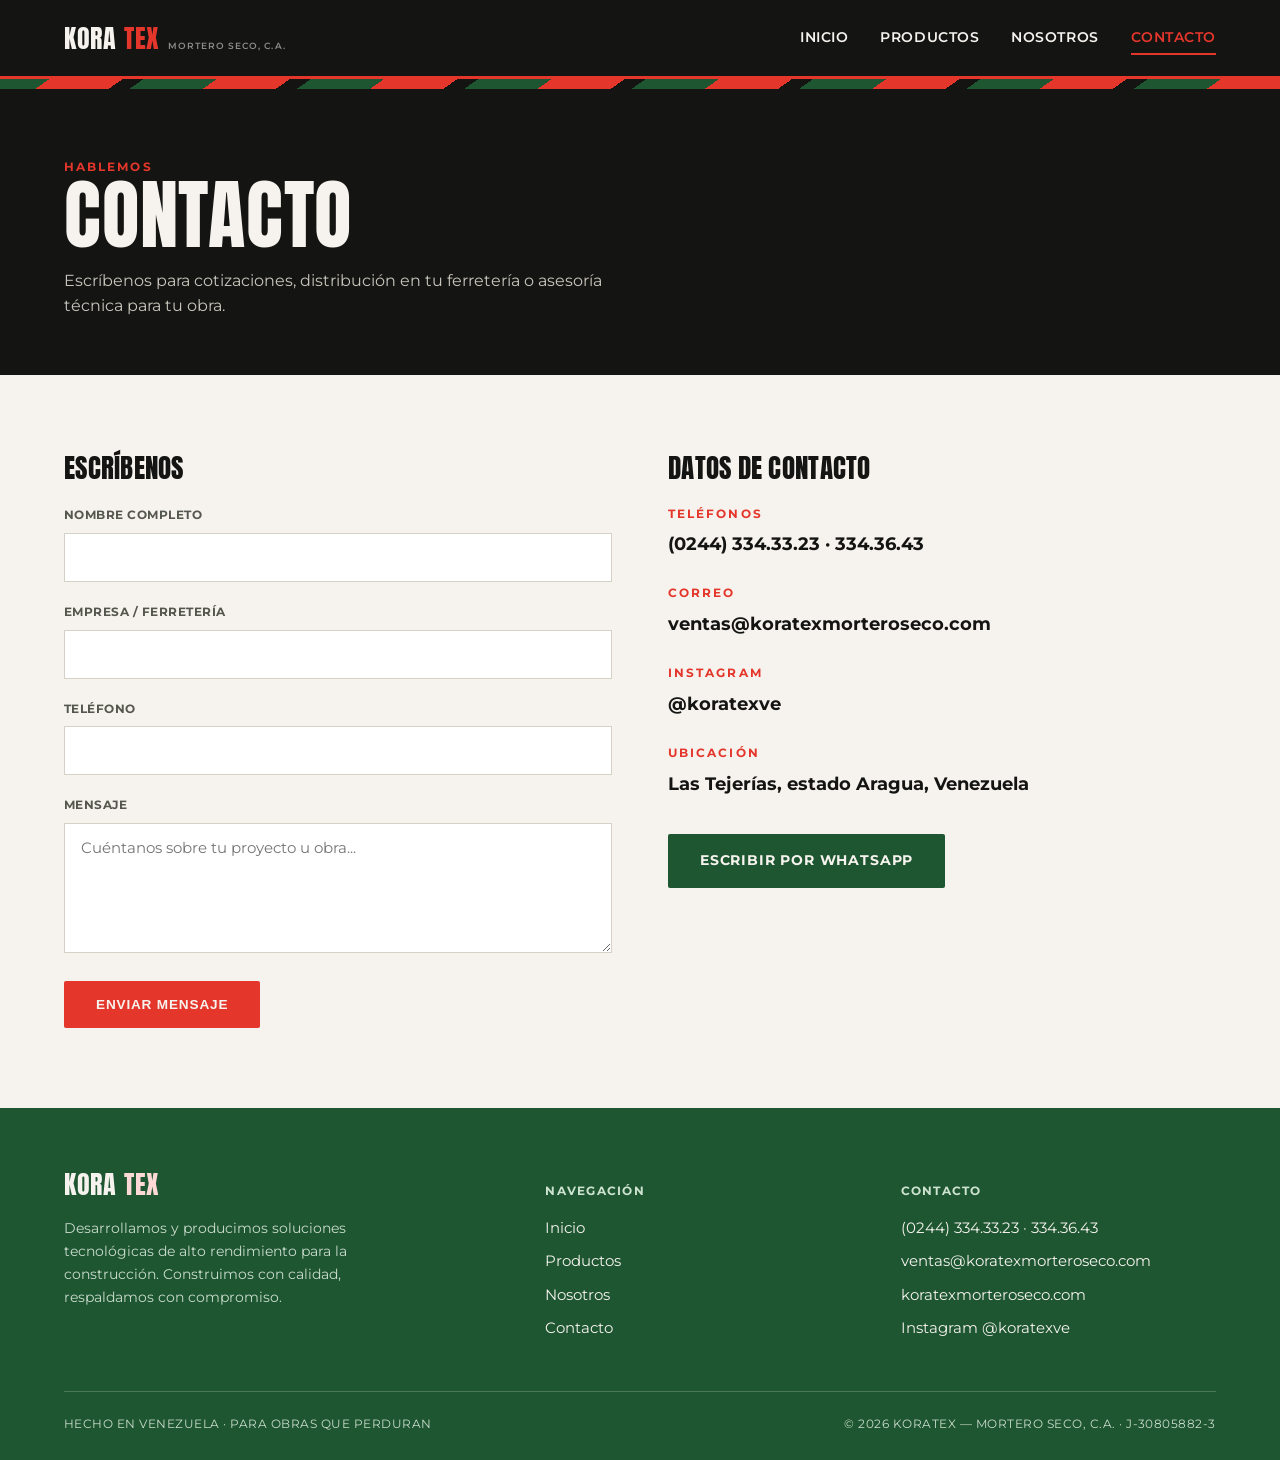
==== sitio-web/contacto.html @ a5b75204 "Add finished KORATEX marketing site to sitio-web/ Extracted the uploaded static site and completed t" ====
<!DOCTYPE html>
<html lang="es">
<head>
<meta charset="UTF-8">
<meta name="viewport" content="width=device-width, initial-scale=1.0">
<title>Contacto — KORATEX Mortero Seco, C.A.</title>
<meta name="description" content="Contacta al equipo comercial de KORATEX en Las Tejerías, Venezuela. Teléfonos, correo e Instagram para cotizaciones de morteros, pinturas e impermeabilizantes.">
<link rel="canonical" href="https://koratexmorteroseco.com/contacto.html">
<meta property="og:title" content="Contacto — KORATEX Mortero Seco, C.A.">
<meta property="og:description" content="Contacta al equipo comercial de KORATEX en Las Tejerías, Venezuela. Teléfonos, correo e Instagram para cotizaciones de morteros, pinturas e impermeabilizantes.">
<meta property="og:type" content="website">
<meta property="og:locale" content="es_VE">
<link rel="preconnect" href="https://fonts.googleapis.com">
<link rel="preconnect" href="https://fonts.gstatic.com" crossorigin>
<link href="https://fonts.googleapis.com/css2?family=Anton&family=Montserrat:wght@400;500;600;700;800&display=swap" rel="stylesheet">
<link rel="icon" type="image/svg+xml" href="./favicon.svg">
<link rel="stylesheet" href="css/style.css">
</head>
<body>

<header class="site-header">
  <div class="wrap">
    <a href="./index.html" class="logo">KORA<span>TEX</span> <small>MORTERO SECO, C.A.</small></a>
    <nav class="main-nav" id="mainNav">
      <a href="./index.html" class="">Inicio</a>
      <a href="./productos.html" class="">Productos</a>
      <a href="./nosotros.html" class="">Nosotros</a>
      <a href="./contacto.html" class="active">Contacto</a>
    </nav>
    <button class="nav-toggle" id="navToggle" aria-label="Abrir menú">☰</button>
  </div>
</header>
<div class="trowel-divider thin"></div>

<section class="ficha-hero">
  <div class="wrap">
    <span class="eyebrow">Hablemos</span>
    <h1>Contacto</h1>
    <p style="max-width:600px; color:#C9C6BD; margin-top:16px;">Escríbenos para cotizaciones, distribución en tu ferretería o asesoría técnica para tu obra.</p>
  </div>
</section>

<section class="section-hueso">
  <div class="wrap contact-grid">
    <div>
      <h3 style="margin-bottom:24px;">Escríbenos</h3>
      <form id="contactForm" action="mailto:ventas@koratexmorteroseco.com" method="post" enctype="text/plain">
        <div class="field">
          <label for="nombre">Nombre completo</label>
          <input type="text" id="nombre" name="nombre" required>
        </div>
        <div class="field">
          <label for="empresa">Empresa / Ferretería</label>
          <input type="text" id="empresa" name="empresa">
        </div>
        <div class="field">
          <label for="telefono">Teléfono</label>
          <input type="tel" id="telefono" name="telefono" required>
        </div>
        <div class="field">
          <label for="mensaje">Mensaje</label>
          <textarea id="mensaje" name="mensaje" required placeholder="Cuéntanos sobre tu proyecto u obra..."></textarea>
        </div>
        <button type="submit" class="btn btn-rojo">Enviar mensaje</button>
      </form>
    </div>

    <div>
      <h3 style="margin-bottom:24px;">Datos de contacto</h3>
      <div class="contact-info-item">
        <span class="eyebrow">Teléfonos</span>
        <div class="val">(0244) 334.33.23 · 334.36.43</div>
      </div>
      <div class="contact-info-item">
        <span class="eyebrow">Correo</span>
        <div class="val">ventas@koratexmorteroseco.com</div>
      </div>
      <div class="contact-info-item">
        <span class="eyebrow">Instagram</span>
        <div class="val">@koratexve</div>
      </div>
      <div class="contact-info-item">
        <span class="eyebrow">Ubicación</span>
        <div class="val">Las Tejerías, estado Aragua, Venezuela</div>
      </div>
      <a href="https://wa.me/584243343323" class="btn btn-verde" style="margin-top:10px;">Escribir por WhatsApp</a>
    </div>
  </div>
</section>

<footer class="site-footer">
  <div class="wrap">
    <div class="foot-grid">
      <div>
        <div class="logo">KORA<span>TEX</span></div>
        <p class="tagline">Desarrollamos y producimos soluciones tecnológicas de alto rendimiento para la construcción. Construimos con calidad, respaldamos con compromiso.</p>
      </div>
      <div>
        <h4>Navegación</h4>
        <ul>
          <li><a href="./index.html">Inicio</a></li>
          <li><a href="./productos.html">Productos</a></li>
          <li><a href="./nosotros.html">Nosotros</a></li>
          <li><a href="./contacto.html">Contacto</a></li>
        </ul>
      </div>
      <div>
        <h4>Contacto</h4>
        <ul>
          <li>(0244) 334.33.23 · 334.36.43</li>
          <li>ventas@koratexmorteroseco.com</li>
          <li>koratexmorteroseco.com</li>
          <li>Instagram @koratexve</li>
        </ul>
      </div>
    </div>
    <div class="bottom">
      <span>Hecho en Venezuela · Para obras que perduran</span>
      <span>© 2026 KORATEX — Mortero Seco, C.A. · J-30805882-3</span>
    </div>
  </div>
</footer>
<script src="js/main.js"></script>
</body>
</html>
---- sitio-web/css/style.css ----
/* ==========================================================================
   KORATEX — Sistema de diseño
   Paleta: Rojo #E4362B · Verde #1E5631 · Carbón #141412 · Hueso #F6F3EE · Concreto #8A8D89
   Tipografía: Anton (display) + Montserrat (cuerpo / UI)
   Firma visual: franja diagonal tipo "paletazo" (trowel stroke) entre secciones,
   que recrea la geometría diagonal roja/verde del isotipo de la marca.
   ========================================================================== */

:root {
  --rojo: #E4362B;
  --rojo-oscuro: #B82A21;
  --verde: #1E5631;
  --verde-claro: #2C7A47;
  --carbon: #141412;
  --carbon-2: #1D1C19;
  --hueso: #F6F3EE;
  --concreto: #8A8D89;
  --concreto-oscuro: #55574F;
  --radius: 2px;
  --max: 1200px;
}

* { box-sizing: border-box; }
html { scroll-behavior: smooth; }

body {
  margin: 0;
  background: var(--hueso);
  color: var(--carbon);
  font-family: 'Montserrat', sans-serif;
  font-size: 16px;
  line-height: 1.6;
  -webkit-font-smoothing: antialiased;
}

h1, h2, h3, .display {
  font-family: 'Anton', sans-serif;
  font-weight: 400;
  text-transform: uppercase;
  letter-spacing: 0.01em;
  line-height: 0.95;
  margin: 0;
}

h1 { font-size: clamp(2.6rem, 6vw, 5rem); }
h2 { font-size: clamp(1.9rem, 4vw, 3rem); }
h3 { font-size: clamp(1.2rem, 2.4vw, 1.7rem); }

p { margin: 0 0 1em; color: inherit; }

a { color: inherit; text-decoration: none; }

.eyebrow {
  font-family: 'Montserrat', sans-serif;
  font-weight: 700;
  font-size: 0.72rem;
  letter-spacing: 0.18em;
  text-transform: uppercase;
  color: var(--rojo);
}

.eyebrow.verde { color: var(--verde); }
.eyebrow.claro { color: var(--concreto); }

.wrap {
  max-width: var(--max);
  margin: 0 auto;
  padding: 0 24px;
}

img { max-width: 100%; display: block; }

/* -------------------- Header -------------------- */
.site-header {
  position: sticky;
  top: 0;
  z-index: 50;
  background: var(--carbon);
  border-bottom: 3px solid var(--rojo);
}

.site-header .wrap {
  display: flex;
  align-items: center;
  justify-content: space-between;
  height: 76px;
}

.logo {
  font-family: 'Anton', sans-serif;
  font-size: 1.6rem;
  color: var(--hueso);
  letter-spacing: 0.02em;
  display: flex;
  align-items: baseline;
  gap: 8px;
}
.logo span { color: var(--rojo); }
.logo small {
  font-family: 'Montserrat', sans-serif;
  font-size: 0.55rem;
  color: var(--concreto);
  letter-spacing: 0.12em;
  font-weight: 600;
  text-transform: uppercase;
}

nav.main-nav { display: flex; gap: 2rem; }
nav.main-nav a {
  color: var(--hueso);
  font-weight: 600;
  font-size: 0.85rem;
  letter-spacing: 0.04em;
  text-transform: uppercase;
  position: relative;
  padding: 6px 0;
}
nav.main-nav a::after {
  content: "";
  position: absolute;
  left: 0; bottom: 0;
  width: 0; height: 2px;
  background: var(--rojo);
  transition: width .2s ease;
}
nav.main-nav a:hover::after,
nav.main-nav a.active::after { width: 100%; }
nav.main-nav a.active { color: var(--rojo); }

.nav-toggle {
  display: none;
  background: none;
  border: none;
  color: var(--hueso);
  font-size: 1.6rem;
  cursor: pointer;
}

@media (max-width: 860px) {
  nav.main-nav {
    position: fixed;
    top: 76px; left: 0; right: 0;
    background: var(--carbon);
    flex-direction: column;
    gap: 0;
    max-height: 0;
    overflow: hidden;
    transition: max-height .3s ease;
    border-bottom: 3px solid var(--rojo);
  }
  nav.main-nav.open { max-height: 400px; }
  nav.main-nav a { padding: 16px 24px; border-top: 1px solid rgba(255,255,255,.08); }
  .nav-toggle { display: block; }
}

/* -------------------- Franja diagonal (firma de marca) -------------------- */
.trowel-divider {
  height: 22px;
  width: 100%;
  background: repeating-linear-gradient(
    -35deg,
    var(--rojo) 0 42px,
    var(--verde) 42px 84px,
    var(--carbon) 84px 96px
  );
}
.trowel-divider.thin { height: 10px; }

/* -------------------- Hero -------------------- */
.hero {
  position: relative;
  background: linear-gradient(180deg, rgba(20,20,18,.35), rgba(20,20,18,.88)), var(--carbon);
  background-size: cover;
  background-position: center;
  color: var(--hueso);
  padding: 120px 0 90px;
  clip-path: polygon(0 0, 100% 0, 100% 94%, 0 100%);
}
.hero .wrap { position: relative; z-index: 2; }
.hero .eyebrow { color: var(--rojo); }
.hero h1 { color: var(--hueso); margin-top: 12px; }
.hero h1 span { color: var(--rojo); }
.hero p.lead {
  max-width: 640px;
  margin-top: 22px;
  font-size: 1.1rem;
  color: #D8D5CD;
}
.hero-actions { margin-top: 34px; display: flex; gap: 16px; flex-wrap: wrap; }

/* -------------------- Botones -------------------- */
.btn {
  display: inline-block;
  padding: 14px 30px;
  font-weight: 700;
  font-size: 0.85rem;
  letter-spacing: 0.06em;
  text-transform: uppercase;
  border-radius: var(--radius);
  border: 2px solid transparent;
  cursor: pointer;
  transition: transform .15s ease, background .15s ease, color .15s ease;
}
.btn:hover { transform: translateY(-2px); }
.btn-rojo { background: var(--rojo); color: var(--hueso); }
.btn-rojo:hover { background: var(--rojo-oscuro); }
.btn-outline { border-color: var(--hueso); color: var(--hueso); }
.btn-outline:hover { background: var(--hueso); color: var(--carbon); }
.btn-verde { background: var(--verde); color: var(--hueso); }
.btn-verde:hover { background: #16401f; }

/* -------------------- Secciones -------------------- */
section { padding: 80px 0; }
.section-carbon { background: var(--carbon); color: var(--hueso); }
.section-verde { background: var(--verde); color: var(--hueso); }
.section-hueso { background: var(--hueso); color: var(--carbon); }

.section-head { max-width: 720px; margin-bottom: 48px; }
.section-head h2 { margin-top: 10px; }

/* -------------------- Promesas / Tarjetas -------------------- */
.grid-4 {
  display: grid;
  grid-template-columns: repeat(4, 1fr);
  gap: 24px;
}
.grid-3 {
  display: grid;
  grid-template-columns: repeat(3, 1fr);
  gap: 24px;
}
.grid-2 {
  display: grid;
  grid-template-columns: repeat(2, 1fr);
  gap: 24px;
}
@media (max-width: 960px) {
  .grid-4 { grid-template-columns: repeat(2, 1fr); }
  .grid-3 { grid-template-columns: 1fr; }
  .grid-2 { grid-template-columns: 1fr; }
}
@media (max-width: 560px) {
  .grid-4 { grid-template-columns: 1fr; }
}

.promesa {
  border: 1px solid rgba(255,255,255,.14);
  padding: 28px 22px;
  background: var(--carbon-2);
}
.promesa .num {
  font-family: 'Anton', sans-serif;
  color: var(--rojo);
  font-size: 2rem;
  display: block;
  margin-bottom: 10px;
}
.promesa h3 { color: var(--hueso); font-size: 1rem; margin-bottom: 6px; }
.promesa p { color: var(--concreto); font-size: 0.92rem; margin: 0; }

/* -------------------- Cards de producto -------------------- */
.product-card {
  background: #fff;
  border: 1px solid #E2DED5;
  display: flex;
  flex-direction: column;
  transition: box-shadow .2s ease, transform .2s ease;
}
.product-card:hover { transform: translateY(-4px); box-shadow: 0 12px 28px rgba(20,20,18,.12); }
.product-card .thumb {
  aspect-ratio: 4/3;
  background: linear-gradient(135deg, var(--carbon) 0%, var(--carbon-2) 100%);
  display: flex; align-items: center; justify-content: center;
  color: var(--concreto);
  font-size: 0.75rem;
  text-align: center;
  padding: 12px;
  position: relative;
  overflow: hidden;
}
.product-card .thumb::after {
  content: "";
  position: absolute;
  inset: 0;
  background: repeating-linear-gradient(-35deg, var(--rojo) 0 3px, transparent 3px 18px);
  opacity: .18;
}
.thumb-icon {
  position: relative;
  z-index: 1;
  width: 54px;
  height: 54px;
  margin: 0 auto 14px;
  color: var(--rojo);
}
.thumb-icon svg { width: 100%; height: 100%; }
.thumb-label {
  position: relative;
  z-index: 1;
  display: block;
  color: var(--hueso);
  font-weight: 700;
  font-size: 0.82rem;
  letter-spacing: 0.03em;
  text-transform: uppercase;
}
.product-card .body { padding: 22px; flex: 1; display: flex; flex-direction: column; }
.product-card .linea { font-size: 0.68rem; letter-spacing: 0.1em; text-transform: uppercase; color: var(--concreto-oscuro); font-weight: 700; }
.product-card h3 { margin-top: 6px; margin-bottom: 8px; }
.product-card p { font-size: 0.9rem; color: #4A4A46; flex: 1; }
.product-card .ver-mas { margin-top: 14px; font-weight: 700; font-size: 0.82rem; color: var(--rojo); letter-spacing: 0.03em; text-transform: uppercase; }

.badges { display: flex; flex-wrap: wrap; gap: 8px; margin: 18px 0; }
.badge {
  border: 1.5px solid currentColor;
  padding: 6px 14px;
  font-size: 0.72rem;
  font-weight: 700;
  letter-spacing: 0.06em;
  text-transform: uppercase;
  border-radius: 999px;
}

/* -------------------- Filtros de categoría -------------------- */
.filtros { display: flex; flex-wrap: wrap; gap: 10px; margin-bottom: 36px; }
.filtro-btn {
  padding: 10px 20px;
  border: 1.5px solid var(--carbon);
  background: transparent;
  font-weight: 700;
  font-size: 0.78rem;
  letter-spacing: 0.05em;
  text-transform: uppercase;
  cursor: pointer;
}
.filtro-btn.active, .filtro-btn:hover { background: var(--carbon); color: var(--hueso); }

/* -------------------- Ficha de producto -------------------- */
.ficha-hero {
  background: var(--carbon);
  color: var(--hueso);
  padding: 64px 0 40px;
}
.ficha-grid {
  display: grid;
  grid-template-columns: 1.1fr 0.9fr;
  gap: 48px;
  align-items: start;
}
@media (max-width: 860px) { .ficha-grid { grid-template-columns: 1fr; } }

.ficha-visual {
  aspect-ratio: 1/1;
  background: linear-gradient(135deg, var(--carbon-2), var(--carbon));
  border: 1px solid rgba(255,255,255,.12);
  display: flex; align-items: center; justify-content: center;
  color: var(--concreto);
  font-size: 0.85rem;
  text-align: center;
  padding: 24px;
  position: relative;
  overflow: hidden;
}
.ficha-visual::after {
  content: "";
  position: absolute; inset: 0;
  background: repeating-linear-gradient(-35deg, var(--rojo) 0 5px, transparent 5px 26px);
  opacity: .16;
}
.ficha-icon {
  position: relative;
  z-index: 1;
  width: 84px;
  height: 84px;
  margin: 0 auto 18px;
  color: var(--rojo);
}
.ficha-icon svg { width: 100%; height: 100%; }
.ficha-label {
  position: relative;
  z-index: 1;
  display: block;
  color: var(--hueso);
  font-weight: 700;
  font-size: 0.95rem;
  letter-spacing: 0.03em;
  text-transform: uppercase;
}

.ficha-body table { width: 100%; border-collapse: collapse; margin: 12px 0 24px; }
.ficha-body td { padding: 6px 0; border-bottom: 1px solid #E2DED5; font-size: 0.92rem; vertical-align: top; }
.ficha-body td:first-child { font-weight: 700; width: 34%; color: var(--concreto-oscuro); text-transform: uppercase; font-size: 0.72rem; letter-spacing: .05em; }

.ficha-block { margin-bottom: 32px; }
.ficha-block h3 { margin-bottom: 12px; color: var(--rojo); }
.ficha-block.verde h3 { color: var(--verde); }
.lista-check { list-style: none; padding: 0; margin: 0; }
.lista-check li { padding: 8px 0 8px 22px; position: relative; border-bottom: 1px dashed #E2DED5; font-size: 0.94rem; }
.lista-check li::before { content: "›"; position: absolute; left: 0; color: var(--rojo); font-weight: 700; font-size: 1.1rem; }

.chip-color { display: inline-flex; align-items: center; gap: 8px; margin-right: 16px; font-size: 0.85rem; font-weight: 600; }
.chip-color .dot { width: 16px; height: 16px; border-radius: 50%; border: 1px solid #ccc; display: inline-block; }

.cert-strip {
  display: inline-flex;
  align-items: center;
  gap: 10px;
  border: 1.5px solid var(--verde);
  color: var(--verde);
  padding: 8px 16px;
  font-weight: 700;
  font-size: 0.78rem;
  letter-spacing: .04em;
  text-transform: uppercase;
  margin-top: 8px;
}

/* -------------------- Nosotros: Misión/Visión/Valores -------------------- */
.mv-card {
  background: var(--carbon-2);
  border-left: 4px solid var(--rojo);
  padding: 32px;
  color: var(--hueso);
}
.mv-card.verde { border-left-color: var(--verde); }
.mv-card h3 { color: var(--rojo); margin-bottom: 14px; }
.mv-card.verde h3 { color: var(--verde-claro); }

.valor-item {
  display: flex;
  gap: 18px;
  align-items: flex-start;
  padding: 20px 0;
  border-bottom: 1px solid #E2DED5;
}
.valor-item .idx {
  font-family: 'Anton', sans-serif;
  font-size: 1.6rem;
  color: var(--rojo);
  min-width: 50px;
}

/* -------------------- Contacto -------------------- */
.contact-grid { display: grid; grid-template-columns: 1fr 1fr; gap: 56px; }
@media (max-width: 860px) { .contact-grid { grid-template-columns: 1fr; } }

.field { margin-bottom: 20px; }
.field label { display: block; font-size: 0.78rem; font-weight: 700; letter-spacing: .04em; text-transform: uppercase; margin-bottom: 8px; color: var(--concreto-oscuro); }
.field input, .field textarea {
  width: 100%;
  padding: 14px 16px;
  border: 1.5px solid #D6D2C7;
  background: #fff;
  font-family: 'Montserrat', sans-serif;
  font-size: 0.95rem;
}
.field textarea { min-height: 130px; resize: vertical; }
.field input:focus, .field textarea:focus { outline: 2px solid var(--rojo); border-color: var(--rojo); }

.contact-info-item { margin-bottom: 26px; }
.contact-info-item .eyebrow { display: block; margin-bottom: 6px; }
.contact-info-item .val { font-size: 1.15rem; font-weight: 700; }

/* -------------------- Footer -------------------- */
footer.site-footer {
  background: var(--verde);
  color: var(--hueso);
  padding: 56px 0 26px;
}
footer.site-footer .foot-grid {
  display: grid;
  grid-template-columns: 1.4fr 1fr 1fr;
  gap: 40px;
  margin-bottom: 40px;
}
@media (max-width: 760px) { footer.site-footer .foot-grid { grid-template-columns: 1fr; } }
footer .logo { font-size: 1.6rem; margin-bottom: 12px; }
footer .logo span { color: #FFD9D5; }
footer p.tagline { color: #C9DBCB; max-width: 320px; font-size: 0.9rem; }
footer h4 { font-size: 0.78rem; letter-spacing: .1em; text-transform: uppercase; margin-bottom: 16px; color: #CDE3CF; }
footer ul { list-style: none; padding: 0; margin: 0; }
footer li { margin-bottom: 10px; font-size: 0.92rem; }
footer .bottom {
  border-top: 1px solid rgba(255,255,255,.2);
  padding-top: 22px;
  display: flex;
  justify-content: space-between;
  flex-wrap: wrap;
  gap: 10px;
  font-size: 0.78rem;
  color: #C9DBCB;
  letter-spacing: .04em;
  text-transform: uppercase;
}

/* -------------------- Utilidades -------------------- */
.center { text-align: center; }
.mt-0 { margin-top: 0; }
.reveal { animation: fadeUp .6s ease both; }
@keyframes fadeUp { from { opacity: 0; transform: translateY(16px); } to { opacity: 1; transform: translateY(0); } }

@media (prefers-reduced-motion: reduce) {
  .reveal { animation: none; }
  html { scroll-behavior: auto; }
}

:focus-visible { outline: 3px solid var(--rojo); outline-offset: 2px; }
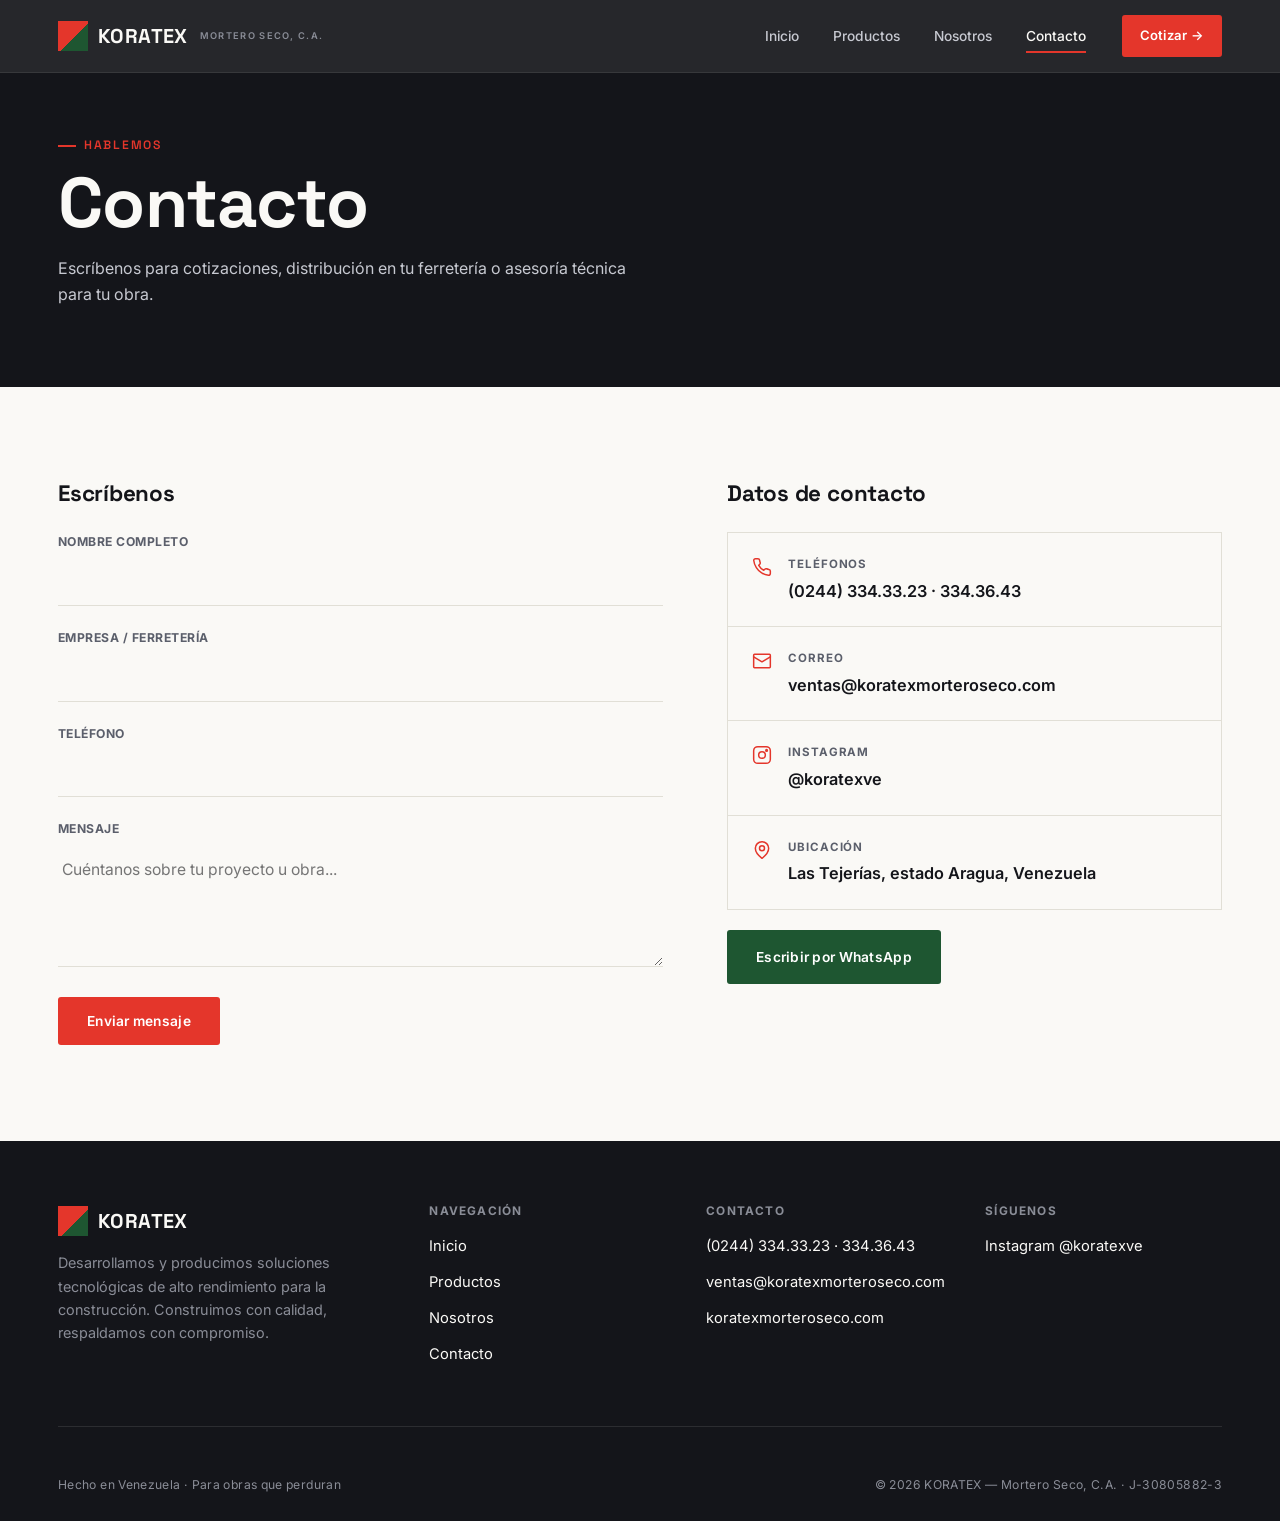
==== commit a0883459: "Rebuild sitio-web with a new design system from scratch Same KORATEX content (products, mission/visi" ====
--- a/sitio-web/contacto.html
+++ b/sitio-web/contacto.html
@@ -12,38 +12,41 @@
 <meta property="og:locale" content="es_VE">
 <link rel="preconnect" href="https://fonts.googleapis.com">
 <link rel="preconnect" href="https://fonts.gstatic.com" crossorigin>
-<link href="https://fonts.googleapis.com/css2?family=Anton&family=Montserrat:wght@400;500;600;700;800&display=swap" rel="stylesheet">
-<link rel="icon" type="image/svg+xml" href="./favicon.svg">
+<link href="https://fonts.googleapis.com/css2?family=Space+Grotesk:wght@500;600;700&family=Inter:wght@400;500;600;700;800&display=swap" rel="stylesheet">
+<link rel="icon" type="image/svg+xml" href="favicon.svg">
 <link rel="stylesheet" href="css/style.css">
 </head>
 <body>
-
-<header class="site-header">
-  <div class="wrap">
-    <a href="./index.html" class="logo">KORA<span>TEX</span> <small>MORTERO SECO, C.A.</small></a>
-    <nav class="main-nav" id="mainNav">
-      <a href="./index.html" class="">Inicio</a>
-      <a href="./productos.html" class="">Productos</a>
-      <a href="./nosotros.html" class="">Nosotros</a>
-      <a href="./contacto.html" class="active">Contacto</a>
+<header class="nav">
+  <div class="nav-inner">
+    <a href="index.html" class="brand">
+      <span class="brand-mark"></span>
+      <span class="brand-word">KORATEX</span>
+      <span class="brand-sub">Mortero Seco, C.A.</span>
+    </a>
+    <nav class="nav-links" id="navLinks">
+      <a href="index.html" class="">Inicio</a>
+      <a href="productos.html" class="">Productos</a>
+      <a href="nosotros.html" class="">Nosotros</a>
+      <a href="contacto.html" class="active">Contacto</a>
     </nav>
-    <button class="nav-toggle" id="navToggle" aria-label="Abrir menú">☰</button>
+    <a href="contacto.html" class="nav-cta">Cotizar →</a>
+    <button class="nav-burger" id="navBurger" aria-label="Abrir menú"><span></span><span></span><span></span></button>
   </div>
 </header>
-<div class="trowel-divider thin"></div>
 
-<section class="ficha-hero">
+<section class="p-hero grid-bg">
   <div class="wrap">
     <span class="eyebrow">Hablemos</span>
-    <h1>Contacto</h1>
-    <p style="max-width:600px; color:#C9C6BD; margin-top:16px;">Escríbenos para cotizaciones, distribución en tu ferretería o asesoría técnica para tu obra.</p>
+    <h1 style="margin-top:12px;">Contacto</h1>
+    <p style="max-width:600px; color:#C7C9D1; margin-top:16px;">Escríbenos para cotizaciones, distribución en tu ferretería o asesoría técnica para tu obra.</p>
   </div>
 </section>
 
-<section class="section-hueso">
+<section>
   <div class="wrap contact-grid">
     <div>
-      <h3 style="margin-bottom:24px;">Escríbenos</h3>
+      <h3 style="margin-bottom:26px;">Escríbenos</h3>
       <form id="contactForm" action="mailto:ventas@koratexmorteroseco.com" method="post" enctype="text/plain">
         <div class="field">
           <label for="nombre">Nombre completo</label>
@@ -61,47 +64,40 @@
           <label for="mensaje">Mensaje</label>
           <textarea id="mensaje" name="mensaje" required placeholder="Cuéntanos sobre tu proyecto u obra..."></textarea>
         </div>
-        <button type="submit" class="btn btn-rojo">Enviar mensaje</button>
+        <button type="submit" class="btn btn-primary">Enviar mensaje</button>
       </form>
     </div>
 
     <div>
-      <h3 style="margin-bottom:24px;">Datos de contacto</h3>
-      <div class="contact-info-item">
-        <span class="eyebrow">Teléfonos</span>
-        <div class="val">(0244) 334.33.23 · 334.36.43</div>
+      <h3 style="margin-bottom:26px;">Datos de contacto</h3>
+      <div class="info-card">
+        <div class="info-row"><span class="info-icon"><svg viewBox="0 0 24 24" fill="none" stroke="currentColor" stroke-width="1.8" stroke-linecap="round" stroke-linejoin="round"><path d="M22 16.92v3a2 2 0 0 1-2.18 2 19.79 19.79 0 0 1-8.63-3.07 19.5 19.5 0 0 1-6-6 19.79 19.79 0 0 1-3.07-8.67A2 2 0 0 1 4.11 2h3a2 2 0 0 1 2 1.72c.127.96.361 1.903.7 2.81a2 2 0 0 1-.45 2.11L8.09 9.91a16 16 0 0 0 6 6l1.27-1.27a2 2 0 0 1 2.11-.45c.907.339 1.85.573 2.81.7A2 2 0 0 1 22 16.92z"/></svg></span><div><span class="lbl">Teléfonos</span><div class="val">(0244) 334.33.23 · 334.36.43</div></div></div>
+        <div class="info-row"><span class="info-icon"><svg viewBox="0 0 24 24" fill="none" stroke="currentColor" stroke-width="1.8" stroke-linecap="round" stroke-linejoin="round"><rect x="2" y="4" width="20" height="16" rx="1"/><path d="m2 7 10 6 10-6"/></svg></span><div><span class="lbl">Correo</span><div class="val">ventas@koratexmorteroseco.com</div></div></div>
+        <div class="info-row"><span class="info-icon"><svg viewBox="0 0 24 24" fill="none" stroke="currentColor" stroke-width="1.8" stroke-linecap="round" stroke-linejoin="round"><rect x="2" y="2" width="20" height="20" rx="5"/><circle cx="12" cy="12" r="4"/><circle cx="17.5" cy="6.5" r="1"/></svg></span><div><span class="lbl">Instagram</span><div class="val">@koratexve</div></div></div>
+        <div class="info-row"><span class="info-icon"><svg viewBox="0 0 24 24" fill="none" stroke="currentColor" stroke-width="1.8" stroke-linecap="round" stroke-linejoin="round"><path d="M20 10c0 6-8 12-8 12s-8-6-8-12a8 8 0 0 1 16 0Z"/><circle cx="12" cy="10" r="3"/></svg></span><div><span class="lbl">Ubicación</span><div class="val">Las Tejerías, estado Aragua, Venezuela</div></div></div>
       </div>
-      <div class="contact-info-item">
-        <span class="eyebrow">Correo</span>
-        <div class="val">ventas@koratexmorteroseco.com</div>
-      </div>
-      <div class="contact-info-item">
-        <span class="eyebrow">Instagram</span>
-        <div class="val">@koratexve</div>
-      </div>
-      <div class="contact-info-item">
-        <span class="eyebrow">Ubicación</span>
-        <div class="val">Las Tejerías, estado Aragua, Venezuela</div>
-      </div>
-      <a href="https://wa.me/584243343323" class="btn btn-verde" style="margin-top:10px;">Escribir por WhatsApp</a>
+      <a href="https://wa.me/584243343323" class="btn btn-verde" style="margin-top:20px;">Escribir por WhatsApp</a>
     </div>
   </div>
 </section>
 
-<footer class="site-footer">
+<footer class="footer">
   <div class="wrap">
-    <div class="foot-grid">
-      <div>
-        <div class="logo">KORA<span>TEX</span></div>
-        <p class="tagline">Desarrollamos y producimos soluciones tecnológicas de alto rendimiento para la construcción. Construimos con calidad, respaldamos con compromiso.</p>
+    <div class="footer-inner">
+      <div class="footer-brand">
+        <a href="index.html" class="brand">
+          <span class="brand-mark"></span>
+          <span class="brand-word">KORATEX</span>
+        </a>
+        <p>Desarrollamos y producimos soluciones tecnológicas de alto rendimiento para la construcción. Construimos con calidad, respaldamos con compromiso.</p>
       </div>
       <div>
         <h4>Navegación</h4>
         <ul>
-          <li><a href="./index.html">Inicio</a></li>
-          <li><a href="./productos.html">Productos</a></li>
-          <li><a href="./nosotros.html">Nosotros</a></li>
-          <li><a href="./contacto.html">Contacto</a></li>
+          <li><a href="index.html">Inicio</a></li>
+          <li><a href="productos.html">Productos</a></li>
+          <li><a href="nosotros.html">Nosotros</a></li>
+          <li><a href="contacto.html">Contacto</a></li>
         </ul>
       </div>
       <div>
@@ -110,11 +106,16 @@
           <li>(0244) 334.33.23 · 334.36.43</li>
           <li>ventas@koratexmorteroseco.com</li>
           <li>koratexmorteroseco.com</li>
+        </ul>
+      </div>
+      <div>
+        <h4>Síguenos</h4>
+        <ul>
           <li>Instagram @koratexve</li>
         </ul>
       </div>
     </div>
-    <div class="bottom">
+    <div class="footer-bottom">
       <span>Hecho en Venezuela · Para obras que perduran</span>
       <span>© 2026 KORATEX — Mortero Seco, C.A. · J-30805882-3</span>
     </div>
--- a/sitio-web/css/style.css
+++ b/sitio-web/css/style.css
@@ -1,9 +1,9 @@
 /* ==========================================================================
-   KORATEX — Sistema de diseño
-   Paleta: Rojo #E4362B · Verde #1E5631 · Carbón #141412 · Hueso #F6F3EE · Concreto #8A8D89
-   Tipografía: Anton (display) + Montserrat (cuerpo / UI)
-   Firma visual: franja diagonal tipo "paletazo" (trowel stroke) entre secciones,
-   que recrea la geometría diagonal roja/verde del isotipo de la marca.
+   KORATEX — Sistema de diseño v2
+   Paleta: Rojo #E4362B (marca) · Verde #1E5631 (marca) · Ink #14151A · Paper #FAF9F6
+   Acentos por línea de producto: adhesivos, estucos, acabados, pinturas, impermeabilizantes
+   Tipografía: Space Grotesk (display) + Inter (cuerpo / UI)
+   Firma visual: retícula tipo plano técnico (blueprint grid) + marcas de esquina
    ========================================================================== */
 
 :root {
@@ -11,13 +11,24 @@
   --rojo-oscuro: #B82A21;
   --verde: #1E5631;
   --verde-claro: #2C7A47;
-  --carbon: #141412;
-  --carbon-2: #1D1C19;
-  --hueso: #F6F3EE;
-  --concreto: #8A8D89;
-  --concreto-oscuro: #55574F;
-  --radius: 2px;
-  --max: 1200px;
+
+  --ink: #14151A;
+  --ink-2: #1D1F26;
+  --ink-3: #262A34;
+  --paper: #FAF9F6;
+  --paper-2: #F1EFE8;
+  --line: #E1DFD6;
+  --slate: #5B5F6B;
+  --slate-light: #8A8D97;
+
+  --cat-adhesivos: #2F5D82;
+  --cat-estucos: #C97A2B;
+  --cat-acabados: #1E5631;
+  --cat-pinturas: #E4362B;
+  --cat-impermeabilizantes: #1E7C7C;
+
+  --radius: 3px;
+  --max: 1220px;
 }
 
 * { box-sizing: border-box; }
@@ -25,483 +36,547 @@
 
 body {
   margin: 0;
-  background: var(--hueso);
-  color: var(--carbon);
-  font-family: 'Montserrat', sans-serif;
+  background: var(--paper);
+  color: var(--ink);
+  font-family: 'Inter', sans-serif;
   font-size: 16px;
-  line-height: 1.6;
+  line-height: 1.62;
   -webkit-font-smoothing: antialiased;
 }
 
-h1, h2, h3, .display {
-  font-family: 'Anton', sans-serif;
-  font-weight: 400;
-  text-transform: uppercase;
-  letter-spacing: 0.01em;
-  line-height: 0.95;
+h1, h2, h3, h4, .display {
+  font-family: 'Space Grotesk', sans-serif;
+  font-weight: 700;
+  letter-spacing: -0.01em;
+  line-height: 1.02;
   margin: 0;
 }
 
-h1 { font-size: clamp(2.6rem, 6vw, 5rem); }
-h2 { font-size: clamp(1.9rem, 4vw, 3rem); }
-h3 { font-size: clamp(1.2rem, 2.4vw, 1.7rem); }
+h1 { font-size: clamp(2.4rem, 5.6vw, 4.4rem); }
+h2 { font-size: clamp(1.8rem, 3.6vw, 2.7rem); }
+h3 { font-size: clamp(1.1rem, 2vw, 1.4rem); }
 
 p { margin: 0 0 1em; color: inherit; }
-
 a { color: inherit; text-decoration: none; }
+ul { margin: 0; padding: 0; }
+img { max-width: 100%; display: block; }
+
+.wrap { max-width: var(--max); margin: 0 auto; padding: 0 28px; }
 
 .eyebrow {
-  font-family: 'Montserrat', sans-serif;
-  font-weight: 700;
-  font-size: 0.72rem;
-  letter-spacing: 0.18em;
+  display: inline-flex;
+  align-items: center;
+  gap: 8px;
+  font-family: 'Space Grotesk', sans-serif;
+  font-weight: 600;
+  font-size: 0.76rem;
+  letter-spacing: 0.14em;
   text-transform: uppercase;
   color: var(--rojo);
 }
-
-.eyebrow.verde { color: var(--verde); }
-.eyebrow.claro { color: var(--concreto); }
-
-.wrap {
+.eyebrow::before { content: ""; width: 18px; height: 2px; background: var(--rojo); display: inline-block; }
+.eyebrow.verde { color: var(--verde-claro); }
+.eyebrow.verde::before { background: var(--verde-claro); }
+.eyebrow.claro { color: var(--slate-light); }
+.eyebrow.claro::before { background: var(--slate-light); }
+.on-dark .eyebrow { color: #FF8A7E; }
+.on-dark .eyebrow::before { background: #FF8A7E; }
+
+/* -------------------- Blueprint grid watermark -------------------- */
+.grid-bg {
+  background-image:
+    linear-gradient(rgba(255,255,255,.05) 1px, transparent 1px),
+    linear-gradient(90deg, rgba(255,255,255,.05) 1px, transparent 1px);
+  background-size: 44px 44px;
+}
+.corner-ticks { position: relative; }
+.corner-ticks::before, .corner-ticks::after {
+  content: "+";
+  position: absolute;
+  font-family: monospace;
+  font-size: 14px;
+  color: var(--slate-light);
+  opacity: .5;
+  top: 14px;
+}
+.corner-ticks::before { left: 14px; }
+.corner-ticks::after { right: 14px; }
+
+/* -------------------- Header -------------------- */
+.nav {
+  position: sticky;
+  top: 0;
+  z-index: 60;
+  background: rgba(20,21,26,.92);
+  backdrop-filter: blur(8px);
+  border-bottom: 1px solid rgba(255,255,255,.08);
+}
+.nav-inner {
   max-width: var(--max);
   margin: 0 auto;
-  padding: 0 24px;
-}
-
-img { max-width: 100%; display: block; }
-
-/* -------------------- Header -------------------- */
-.site-header {
-  position: sticky;
-  top: 0;
-  z-index: 50;
-  background: var(--carbon);
-  border-bottom: 3px solid var(--rojo);
-}
-
-.site-header .wrap {
+  padding: 0 28px;
+  height: 72px;
   display: flex;
   align-items: center;
   justify-content: space-between;
-  height: 76px;
-}
-
-.logo {
-  font-family: 'Anton', sans-serif;
-  font-size: 1.6rem;
-  color: var(--hueso);
+  gap: 20px;
+}
+.brand { display: flex; align-items: center; gap: 10px; flex-shrink: 0; }
+.brand-mark {
+  width: 30px; height: 30px;
+  background: linear-gradient(135deg, var(--rojo) 0 55%, var(--verde) 55%);
+  flex-shrink: 0;
+}
+.brand-word {
+  font-family: 'Space Grotesk', sans-serif;
+  font-weight: 700;
+  font-size: 1.25rem;
   letter-spacing: 0.02em;
-  display: flex;
-  align-items: baseline;
-  gap: 8px;
-}
-.logo span { color: var(--rojo); }
-.logo small {
-  font-family: 'Montserrat', sans-serif;
-  font-size: 0.55rem;
-  color: var(--concreto);
-  letter-spacing: 0.12em;
-  font-weight: 600;
-  text-transform: uppercase;
-}
-
-nav.main-nav { display: flex; gap: 2rem; }
-nav.main-nav a {
-  color: var(--hueso);
-  font-weight: 600;
-  font-size: 0.85rem;
-  letter-spacing: 0.04em;
-  text-transform: uppercase;
-  position: relative;
-  padding: 6px 0;
-}
-nav.main-nav a::after {
+  color: var(--paper);
+  text-transform: uppercase;
+}
+.brand-sub {
+  font-size: 0.58rem;
+  color: var(--slate-light);
+  letter-spacing: 0.14em;
+  text-transform: uppercase;
+  font-weight: 600;
+  margin-left: 2px;
+}
+
+.nav-links { display: flex; gap: 2px; margin-left: auto; }
+.nav-links a {
+  color: #C7C9D1;
+  font-weight: 500;
+  font-size: 0.86rem;
+  padding: 10px 16px;
+  border-radius: var(--radius);
+  transition: color .15s ease, background .15s ease;
+}
+.nav-links a:hover { color: var(--paper); background: rgba(255,255,255,.06); }
+.nav-links a.active { color: var(--paper); }
+.nav-links a.active { position: relative; }
+.nav-links a.active::after {
   content: "";
   position: absolute;
-  left: 0; bottom: 0;
-  width: 0; height: 2px;
+  left: 16px; right: 16px; bottom: 4px;
+  height: 2px;
   background: var(--rojo);
-  transition: width .2s ease;
-}
-nav.main-nav a:hover::after,
-nav.main-nav a.active::after { width: 100%; }
-nav.main-nav a.active { color: var(--rojo); }
-
-.nav-toggle {
+}
+
+.nav-cta {
+  display: inline-flex;
+  align-items: center;
+  gap: 6px;
+  background: var(--rojo);
+  color: #fff;
+  font-weight: 600;
+  font-size: 0.82rem;
+  padding: 10px 18px;
+  border-radius: var(--radius);
+  letter-spacing: 0.02em;
+  white-space: nowrap;
+  transition: background .15s ease;
+}
+.nav-cta:hover { background: var(--rojo-oscuro); }
+
+.nav-burger {
   display: none;
+  flex-direction: column;
+  gap: 5px;
   background: none;
   border: none;
-  color: var(--hueso);
-  font-size: 1.6rem;
   cursor: pointer;
-}
-
-@media (max-width: 860px) {
-  nav.main-nav {
+  padding: 6px;
+}
+.nav-burger span { width: 22px; height: 2px; background: var(--paper); display: block; }
+
+@media (max-width: 900px) {
+  .nav-links {
     position: fixed;
-    top: 76px; left: 0; right: 0;
-    background: var(--carbon);
+    top: 72px; left: 0; right: 0;
+    background: var(--ink);
     flex-direction: column;
     gap: 0;
     max-height: 0;
     overflow: hidden;
     transition: max-height .3s ease;
-    border-bottom: 3px solid var(--rojo);
+    border-bottom: 1px solid rgba(255,255,255,.08);
   }
-  nav.main-nav.open { max-height: 400px; }
-  nav.main-nav a { padding: 16px 24px; border-top: 1px solid rgba(255,255,255,.08); }
-  .nav-toggle { display: block; }
-}
-
-/* -------------------- Franja diagonal (firma de marca) -------------------- */
-.trowel-divider {
-  height: 22px;
-  width: 100%;
-  background: repeating-linear-gradient(
-    -35deg,
-    var(--rojo) 0 42px,
-    var(--verde) 42px 84px,
-    var(--carbon) 84px 96px
-  );
-}
-.trowel-divider.thin { height: 10px; }
+  .nav-links.open { max-height: 400px; }
+  .nav-links a { padding: 16px 28px; border-top: 1px solid rgba(255,255,255,.06); border-radius: 0; }
+  .nav-cta { display: none; }
+  .nav-burger { display: flex; }
+}
+
+/* -------------------- Botones -------------------- */
+.btn {
+  display: inline-flex;
+  align-items: center;
+  gap: 8px;
+  padding: 15px 28px;
+  font-weight: 600;
+  font-size: 0.86rem;
+  letter-spacing: 0.02em;
+  border-radius: var(--radius);
+  border: 1.5px solid transparent;
+  cursor: pointer;
+  transition: transform .15s ease, background .15s ease, color .15s ease, border-color .15s ease;
+  font-family: 'Inter', sans-serif;
+}
+.btn:hover { transform: translateY(-2px); }
+.btn-primary { background: var(--rojo); color: #fff; }
+.btn-primary:hover { background: var(--rojo-oscuro); }
+.btn-outline { border-color: currentColor; }
+.on-dark .btn-outline { color: var(--paper); }
+.btn-outline:hover { background: currentColor; }
+.on-dark .btn-outline:hover { color: var(--ink); }
+.btn-ink { background: var(--ink); color: var(--paper); }
+.btn-ink:hover { background: var(--ink-2); }
+.btn-verde { background: var(--verde); color: #fff; }
+.btn-verde:hover { background: #163f24; }
+.btn-block { width: 100%; justify-content: center; }
+
+/* -------------------- Secciones -------------------- */
+section { padding: 96px 0; }
+.section-ink { background: var(--ink); color: var(--paper); }
+.section-paper2 { background: var(--paper-2); color: var(--ink); }
+.section-tight { padding: 64px 0; }
+
+.section-head { max-width: 680px; margin-bottom: 52px; }
+.section-head h2 { margin-top: 14px; }
+.section-head p { margin-top: 16px; color: var(--slate); }
+.on-dark .section-head p { color: var(--slate-light); }
 
 /* -------------------- Hero -------------------- */
 .hero {
+  background: var(--ink);
+  color: var(--paper);
+  padding: 76px 0 88px;
   position: relative;
-  background: linear-gradient(180deg, rgba(20,20,18,.35), rgba(20,20,18,.88)), var(--carbon);
-  background-size: cover;
-  background-position: center;
-  color: var(--hueso);
-  padding: 120px 0 90px;
-  clip-path: polygon(0 0, 100% 0, 100% 94%, 0 100%);
-}
-.hero .wrap { position: relative; z-index: 2; }
-.hero .eyebrow { color: var(--rojo); }
-.hero h1 { color: var(--hueso); margin-top: 12px; }
-.hero h1 span { color: var(--rojo); }
-.hero p.lead {
-  max-width: 640px;
-  margin-top: 22px;
-  font-size: 1.1rem;
-  color: #D8D5CD;
-}
-.hero-actions { margin-top: 34px; display: flex; gap: 16px; flex-wrap: wrap; }
-
-/* -------------------- Botones -------------------- */
-.btn {
-  display: inline-block;
-  padding: 14px 30px;
+  overflow: hidden;
+}
+.hero-grid {
+  display: grid;
+  grid-template-columns: 1.25fr 0.9fr;
+  gap: 56px;
+  align-items: center;
+  position: relative;
+  z-index: 1;
+}
+@media (max-width: 900px) { .hero-grid { grid-template-columns: 1fr; } }
+.hero h1 { margin-top: 16px; }
+.hero h1 em { font-style: normal; color: var(--rojo); }
+.hero .lead { max-width: 560px; margin-top: 22px; font-size: 1.08rem; color: #C7C9D1; }
+.hero-actions { margin-top: 34px; display: flex; gap: 14px; flex-wrap: wrap; }
+
+.hero-panel {
+  border: 1px solid rgba(255,255,255,.14);
+  background: rgba(255,255,255,.03);
+  padding: 8px;
+}
+.hero-stat {
+  padding: 22px 20px;
+  border-bottom: 1px solid rgba(255,255,255,.1);
+  display: flex;
+  align-items: baseline;
+  justify-content: space-between;
+  gap: 16px;
+}
+.hero-stat:last-child { border-bottom: none; }
+.hero-stat strong {
+  font-family: 'Space Grotesk', sans-serif;
+  font-size: 1.5rem;
+  color: var(--paper);
+  white-space: nowrap;
+}
+.hero-stat span { font-size: 0.8rem; color: var(--slate-light); text-align: right; }
+
+/* -------------------- Promesas (lista numerada) -------------------- */
+.promise-list { border-top: 1px solid var(--line); }
+.promise-row {
+  display: grid;
+  grid-template-columns: 70px 240px 1fr;
+  gap: 24px;
+  align-items: start;
+  padding: 28px 0;
+  border-bottom: 1px solid var(--line);
+  position: relative;
+  transition: padding-left .2s ease;
+}
+.promise-row::before {
+  content: "";
+  position: absolute;
+  left: -28px; top: 0; bottom: 0;
+  width: 0;
+  background: var(--rojo);
+  transition: width .2s ease;
+}
+.promise-row:hover::before { width: 6px; }
+.promise-row:hover { padding-left: 12px; }
+.promise-num {
+  font-family: 'Space Grotesk', sans-serif;
+  font-size: 1.6rem;
+  color: var(--rojo);
+}
+.promise-row h3 { margin: 0; }
+.promise-row p { margin: 0; color: var(--slate); font-size: 0.94rem; }
+@media (max-width: 760px) {
+  .promise-row { grid-template-columns: 40px 1fr; }
+  .promise-row p { grid-column: 1 / -1; }
+}
+
+/* -------------------- Callout / Certificación -------------------- */
+.callout {
+  border: 1px solid var(--line);
+  background: #fff;
+  padding: 36px;
+  display: flex;
+  gap: 24px;
+  align-items: flex-start;
+}
+.on-dark .callout { background: rgba(255,255,255,.03); border-color: rgba(255,255,255,.14); }
+.callout-icon {
+  width: 54px; height: 54px;
+  flex-shrink: 0;
+  background: var(--verde);
+  color: #fff;
+  display: flex; align-items: center; justify-content: center;
+}
+.callout-icon svg { width: 26px; height: 26px; }
+.callout h3 { margin-bottom: 8px; }
+.callout p { color: var(--slate); margin: 0; }
+.on-dark .callout p { color: var(--slate-light); }
+.cert-tag {
+  display: inline-flex;
+  align-items: center;
+  gap: 8px;
+  border: 1.5px solid var(--verde-claro);
+  color: var(--verde-claro);
+  padding: 7px 14px;
   font-weight: 700;
-  font-size: 0.85rem;
-  letter-spacing: 0.06em;
-  text-transform: uppercase;
-  border-radius: var(--radius);
-  border: 2px solid transparent;
-  cursor: pointer;
-  transition: transform .15s ease, background .15s ease, color .15s ease;
-}
-.btn:hover { transform: translateY(-2px); }
-.btn-rojo { background: var(--rojo); color: var(--hueso); }
-.btn-rojo:hover { background: var(--rojo-oscuro); }
-.btn-outline { border-color: var(--hueso); color: var(--hueso); }
-.btn-outline:hover { background: var(--hueso); color: var(--carbon); }
-.btn-verde { background: var(--verde); color: var(--hueso); }
-.btn-verde:hover { background: #16401f; }
-
-/* -------------------- Secciones -------------------- */
-section { padding: 80px 0; }
-.section-carbon { background: var(--carbon); color: var(--hueso); }
-.section-verde { background: var(--verde); color: var(--hueso); }
-.section-hueso { background: var(--hueso); color: var(--carbon); }
-
-.section-head { max-width: 720px; margin-bottom: 48px; }
-.section-head h2 { margin-top: 10px; }
-
-/* -------------------- Promesas / Tarjetas -------------------- */
-.grid-4 {
-  display: grid;
-  grid-template-columns: repeat(4, 1fr);
-  gap: 24px;
-}
-.grid-3 {
+  font-size: 0.75rem;
+  letter-spacing: .04em;
+  text-transform: uppercase;
+  margin-top: 14px;
+}
+
+/* -------------------- Product cards -------------------- */
+.p-grid {
   display: grid;
   grid-template-columns: repeat(3, 1fr);
-  gap: 24px;
-}
-.grid-2 {
-  display: grid;
-  grid-template-columns: repeat(2, 1fr);
-  gap: 24px;
-}
-@media (max-width: 960px) {
-  .grid-4 { grid-template-columns: repeat(2, 1fr); }
-  .grid-3 { grid-template-columns: 1fr; }
-  .grid-2 { grid-template-columns: 1fr; }
-}
-@media (max-width: 560px) {
-  .grid-4 { grid-template-columns: 1fr; }
-}
-
-.promesa {
-  border: 1px solid rgba(255,255,255,.14);
-  padding: 28px 22px;
-  background: var(--carbon-2);
-}
-.promesa .num {
-  font-family: 'Anton', sans-serif;
-  color: var(--rojo);
-  font-size: 2rem;
-  display: block;
-  margin-bottom: 10px;
-}
-.promesa h3 { color: var(--hueso); font-size: 1rem; margin-bottom: 6px; }
-.promesa p { color: var(--concreto); font-size: 0.92rem; margin: 0; }
-
-/* -------------------- Cards de producto -------------------- */
-.product-card {
+  gap: 2px;
+  background: var(--line);
+  border: 1px solid var(--line);
+}
+@media (max-width: 960px) { .p-grid { grid-template-columns: repeat(2, 1fr); } }
+@media (max-width: 620px) { .p-grid { grid-template-columns: 1fr; } }
+
+.p-card {
   background: #fff;
-  border: 1px solid #E2DED5;
   display: flex;
   flex-direction: column;
-  transition: box-shadow .2s ease, transform .2s ease;
-}
-.product-card:hover { transform: translateY(-4px); box-shadow: 0 12px 28px rgba(20,20,18,.12); }
-.product-card .thumb {
-  aspect-ratio: 4/3;
-  background: linear-gradient(135deg, var(--carbon) 0%, var(--carbon-2) 100%);
+  padding: 28px;
+  position: relative;
+  transition: background .15s ease;
+  border-top: 3px solid var(--cat-color, var(--rojo));
+}
+.p-card:hover { background: var(--paper-2); }
+.p-card-top { display: flex; align-items: flex-start; justify-content: space-between; margin-bottom: 22px; }
+.p-badge {
+  width: 46px; height: 46px;
+  background: var(--cat-color, var(--rojo));
+  color: #fff;
   display: flex; align-items: center; justify-content: center;
-  color: var(--concreto);
-  font-size: 0.75rem;
-  text-align: center;
-  padding: 12px;
-  position: relative;
-  overflow: hidden;
-}
-.product-card .thumb::after {
-  content: "";
-  position: absolute;
-  inset: 0;
-  background: repeating-linear-gradient(-35deg, var(--rojo) 0 3px, transparent 3px 18px);
-  opacity: .18;
-}
-.thumb-icon {
-  position: relative;
-  z-index: 1;
-  width: 54px;
-  height: 54px;
-  margin: 0 auto 14px;
-  color: var(--rojo);
-}
-.thumb-icon svg { width: 100%; height: 100%; }
-.thumb-label {
-  position: relative;
-  z-index: 1;
-  display: block;
-  color: var(--hueso);
+}
+.p-badge svg { width: 24px; height: 24px; }
+.p-index { font-family: 'Space Grotesk', sans-serif; font-size: 0.8rem; color: var(--slate-light); }
+.p-card .p-line { font-size: 0.68rem; letter-spacing: 0.1em; text-transform: uppercase; color: var(--slate); font-weight: 700; }
+.p-card h3 { margin-top: 8px; margin-bottom: 8px; font-size: 1.2rem; }
+.p-card p { font-size: 0.9rem; color: var(--slate); flex: 1; margin: 0; }
+.p-card-foot {
+  margin-top: 18px;
+  padding-top: 16px;
+  border-top: 1px solid var(--line);
+  display: flex;
+  align-items: center;
+  justify-content: space-between;
   font-weight: 700;
-  font-size: 0.82rem;
-  letter-spacing: 0.03em;
-  text-transform: uppercase;
-}
-.product-card .body { padding: 22px; flex: 1; display: flex; flex-direction: column; }
-.product-card .linea { font-size: 0.68rem; letter-spacing: 0.1em; text-transform: uppercase; color: var(--concreto-oscuro); font-weight: 700; }
-.product-card h3 { margin-top: 6px; margin-bottom: 8px; }
-.product-card p { font-size: 0.9rem; color: #4A4A46; flex: 1; }
-.product-card .ver-mas { margin-top: 14px; font-weight: 700; font-size: 0.82rem; color: var(--rojo); letter-spacing: 0.03em; text-transform: uppercase; }
-
-.badges { display: flex; flex-wrap: wrap; gap: 8px; margin: 18px 0; }
+  font-size: 0.8rem;
+  letter-spacing: 0.02em;
+  text-transform: uppercase;
+  color: var(--ink);
+}
+.p-card:hover .p-arrow { transform: translateX(4px); }
+.p-arrow { transition: transform .15s ease; }
+
+[data-cat="adhesivos"] { --cat-color: var(--cat-adhesivos); }
+[data-cat="estucos"] { --cat-color: var(--cat-estucos); }
+[data-cat="acabados"] { --cat-color: var(--cat-acabados); }
+[data-cat="pinturas"] { --cat-color: var(--cat-pinturas); }
+[data-cat="impermeabilizantes"] { --cat-color: var(--cat-impermeabilizantes); }
+
+.badges { display: flex; flex-wrap: wrap; gap: 8px; margin: 20px 0; }
 .badge {
   border: 1.5px solid currentColor;
   padding: 6px 14px;
   font-size: 0.72rem;
   font-weight: 700;
-  letter-spacing: 0.06em;
-  text-transform: uppercase;
-  border-radius: 999px;
-}
-
-/* -------------------- Filtros de categoría -------------------- */
-.filtros { display: flex; flex-wrap: wrap; gap: 10px; margin-bottom: 36px; }
+  letter-spacing: 0.05em;
+  text-transform: uppercase;
+}
+
+/* -------------------- Filtros -------------------- */
+.filtros { display: flex; flex-wrap: wrap; gap: 8px; margin-bottom: 44px; }
 .filtro-btn {
-  padding: 10px 20px;
-  border: 1.5px solid var(--carbon);
+  display: inline-flex;
+  align-items: center;
+  gap: 8px;
+  padding: 11px 20px;
+  border: 1.5px solid var(--line);
   background: transparent;
-  font-weight: 700;
-  font-size: 0.78rem;
-  letter-spacing: 0.05em;
-  text-transform: uppercase;
+  font-weight: 600;
+  font-size: 0.82rem;
+  letter-spacing: 0.02em;
   cursor: pointer;
-}
-.filtro-btn.active, .filtro-btn:hover { background: var(--carbon); color: var(--hueso); }
+  color: var(--ink);
+  font-family: 'Inter', sans-serif;
+}
+.filtro-btn:hover { border-color: var(--ink); }
+.filtro-btn.active { background: var(--ink); border-color: var(--ink); color: var(--paper); }
 
 /* -------------------- Ficha de producto -------------------- */
-.ficha-hero {
-  background: var(--carbon);
-  color: var(--hueso);
-  padding: 64px 0 40px;
-}
-.ficha-grid {
+.p-hero { background: var(--ink); color: var(--paper); padding: 56px 0 64px; }
+.back-link {
+  display: inline-flex;
+  align-items: center;
+  gap: 8px;
+  font-size: 0.82rem;
+  font-weight: 600;
+  color: var(--slate-light);
+  margin-bottom: 22px;
+}
+.back-link:hover { color: var(--paper); }
+.p-hero-grid {
   display: grid;
-  grid-template-columns: 1.1fr 0.9fr;
+  grid-template-columns: 1.2fr 0.8fr;
   gap: 48px;
   align-items: start;
 }
-@media (max-width: 860px) { .ficha-grid { grid-template-columns: 1fr; } }
-
-.ficha-visual {
-  aspect-ratio: 1/1;
-  background: linear-gradient(135deg, var(--carbon-2), var(--carbon));
-  border: 1px solid rgba(255,255,255,.12);
-  display: flex; align-items: center; justify-content: center;
-  color: var(--concreto);
+@media (max-width: 900px) { .p-hero-grid { grid-template-columns: 1fr; } }
+.p-hero h1 { margin-top: 12px; }
+.p-tagline {
+  color: #C7C9D1;
+  margin-top: 14px;
+  font-weight: 600;
+  text-transform: uppercase;
   font-size: 0.85rem;
-  text-align: center;
-  padding: 24px;
-  position: relative;
-  overflow: hidden;
-}
-.ficha-visual::after {
-  content: "";
-  position: absolute; inset: 0;
-  background: repeating-linear-gradient(-35deg, var(--rojo) 0 5px, transparent 5px 26px);
-  opacity: .16;
-}
-.ficha-icon {
-  position: relative;
-  z-index: 1;
-  width: 84px;
-  height: 84px;
-  margin: 0 auto 18px;
-  color: var(--rojo);
-}
-.ficha-icon svg { width: 100%; height: 100%; }
-.ficha-label {
-  position: relative;
-  z-index: 1;
-  display: block;
-  color: var(--hueso);
-  font-weight: 700;
-  font-size: 0.95rem;
-  letter-spacing: 0.03em;
-  text-transform: uppercase;
-}
-
-.ficha-body table { width: 100%; border-collapse: collapse; margin: 12px 0 24px; }
-.ficha-body td { padding: 6px 0; border-bottom: 1px solid #E2DED5; font-size: 0.92rem; vertical-align: top; }
-.ficha-body td:first-child { font-weight: 700; width: 34%; color: var(--concreto-oscuro); text-transform: uppercase; font-size: 0.72rem; letter-spacing: .05em; }
-
-.ficha-block { margin-bottom: 32px; }
-.ficha-block h3 { margin-bottom: 12px; color: var(--rojo); }
-.ficha-block.verde h3 { color: var(--verde); }
-.lista-check { list-style: none; padding: 0; margin: 0; }
-.lista-check li { padding: 8px 0 8px 22px; position: relative; border-bottom: 1px dashed #E2DED5; font-size: 0.94rem; }
-.lista-check li::before { content: "›"; position: absolute; left: 0; color: var(--rojo); font-weight: 700; font-size: 1.1rem; }
-
-.chip-color { display: inline-flex; align-items: center; gap: 8px; margin-right: 16px; font-size: 0.85rem; font-weight: 600; }
-.chip-color .dot { width: 16px; height: 16px; border-radius: 50%; border: 1px solid #ccc; display: inline-block; }
-
-.cert-strip {
-  display: inline-flex;
-  align-items: center;
-  gap: 10px;
-  border: 1.5px solid var(--verde);
-  color: var(--verde);
-  padding: 8px 16px;
-  font-weight: 700;
-  font-size: 0.78rem;
   letter-spacing: .04em;
-  text-transform: uppercase;
-  margin-top: 8px;
-}
-
-/* -------------------- Nosotros: Misión/Visión/Valores -------------------- */
-.mv-card {
-  background: var(--carbon-2);
-  border-left: 4px solid var(--rojo);
-  padding: 32px;
-  color: var(--hueso);
-}
-.mv-card.verde { border-left-color: var(--verde); }
-.mv-card h3 { color: var(--rojo); margin-bottom: 14px; }
-.mv-card.verde h3 { color: var(--verde-claro); }
-
+}
+
+.p-spec-card { background: var(--ink-2); border: 1px solid rgba(255,255,255,.12); border-top: 4px solid var(--cat-color, var(--rojo)); padding: 28px; }
+.p-spec-icon { width: 56px; height: 56px; background: var(--cat-color, var(--rojo)); color: #fff; display: flex; align-items: center; justify-content: center; margin-bottom: 20px; }
+.p-spec-icon svg { width: 28px; height: 28px; }
+.spec-table { width: 100%; border-collapse: collapse; margin-bottom: 22px; }
+.spec-table td { padding: 10px 0; border-bottom: 1px solid rgba(255,255,255,.1); font-size: 0.9rem; vertical-align: top; color: var(--paper); }
+.spec-table td:first-child { font-weight: 700; width: 38%; color: var(--slate-light); text-transform: uppercase; font-size: 0.7rem; letter-spacing: .05em; }
+.spec-table tr:last-child td { border-bottom: none; }
+
+.chip-color { display: inline-flex; align-items: center; gap: 8px; margin-right: 14px; font-size: 0.85rem; font-weight: 600; }
+.chip-color .dot { width: 14px; height: 14px; border-radius: 50%; border: 1px solid rgba(255,255,255,.3); display: inline-block; }
+.spec-note { margin-top: 6px; font-size: 0.78rem; font-style: italic; color: var(--slate-light); }
+
+.p-content { padding-top: 88px; }
+.p-blocks { display: grid; gap: 44px; max-width: 780px; }
+.p-block { border-top: 1px solid var(--line); padding-top: 22px; }
+.p-block .p-num { font-family: 'Space Grotesk', sans-serif; color: var(--rojo); font-size: 0.85rem; letter-spacing: .08em; }
+.p-block h3 { margin-top: 8px; margin-bottom: 14px; }
+.p-block.verde .p-num { color: var(--verde-claro); }
+.lista-check { list-style: none; }
+.lista-check li { padding: 9px 0 9px 24px; position: relative; border-bottom: 1px dashed var(--line); font-size: 0.95rem; }
+.lista-check li:last-child { border-bottom: none; }
+.lista-check li::before { content: "→"; position: absolute; left: 0; color: var(--rojo); font-weight: 700; }
+
+/* -------------------- Nosotros -------------------- */
+.mv-grid { display: grid; grid-template-columns: 1fr 1fr; gap: 2px; background: rgba(255,255,255,.1); }
+@media (max-width: 760px) { .mv-grid { grid-template-columns: 1fr; } }
+.mv-card { background: var(--ink); padding: 40px; border-top: 4px solid var(--rojo); }
+.mv-card.verde { border-top-color: var(--verde-claro); }
+.mv-card h3 { color: var(--paper); margin-bottom: 14px; }
+.mv-card p { color: #C7C9D1; margin: 0; }
+
+.valor-list { border-top: 1px solid var(--line); }
 .valor-item {
-  display: flex;
-  gap: 18px;
-  align-items: flex-start;
-  padding: 20px 0;
-  border-bottom: 1px solid #E2DED5;
-}
-.valor-item .idx {
-  font-family: 'Anton', sans-serif;
-  font-size: 1.6rem;
-  color: var(--rojo);
-  min-width: 50px;
-}
+  display: grid;
+  grid-template-columns: 60px 1fr;
+  gap: 20px;
+  padding: 26px 0;
+  border-bottom: 1px solid var(--line);
+}
+.valor-item .idx { font-family: 'Space Grotesk', sans-serif; font-size: 1.4rem; color: var(--rojo); }
+.valor-item h4 { font-size: 1.05rem; margin-bottom: 6px; font-family: 'Space Grotesk', sans-serif; font-weight: 700; }
+.valor-item p { margin: 0; color: var(--slate); font-size: 0.94rem; }
 
 /* -------------------- Contacto -------------------- */
-.contact-grid { display: grid; grid-template-columns: 1fr 1fr; gap: 56px; }
-@media (max-width: 860px) { .contact-grid { grid-template-columns: 1fr; } }
-
-.field { margin-bottom: 20px; }
-.field label { display: block; font-size: 0.78rem; font-weight: 700; letter-spacing: .04em; text-transform: uppercase; margin-bottom: 8px; color: var(--concreto-oscuro); }
+.contact-grid { display: grid; grid-template-columns: 1.1fr 0.9fr; gap: 64px; }
+@media (max-width: 900px) { .contact-grid { grid-template-columns: 1fr; } }
+
+.field { margin-bottom: 22px; }
+.field label { display: block; font-size: 0.76rem; font-weight: 700; letter-spacing: .04em; text-transform: uppercase; margin-bottom: 8px; color: var(--slate); }
 .field input, .field textarea {
   width: 100%;
-  padding: 14px 16px;
-  border: 1.5px solid #D6D2C7;
-  background: #fff;
-  font-family: 'Montserrat', sans-serif;
-  font-size: 0.95rem;
-}
-.field textarea { min-height: 130px; resize: vertical; }
-.field input:focus, .field textarea:focus { outline: 2px solid var(--rojo); border-color: var(--rojo); }
-
-.contact-info-item { margin-bottom: 26px; }
-.contact-info-item .eyebrow { display: block; margin-bottom: 6px; }
-.contact-info-item .val { font-size: 1.15rem; font-weight: 700; }
+  padding: 13px 4px;
+  border: none;
+  border-bottom: 1.5px solid var(--line);
+  background: transparent;
+  font-family: 'Inter', sans-serif;
+  font-size: 0.98rem;
+  border-radius: 0;
+}
+.field textarea { min-height: 120px; resize: vertical; }
+.field input:focus, .field textarea:focus { outline: none; border-color: var(--rojo); }
+
+.info-card { border: 1px solid var(--line); }
+.info-row { display: flex; gap: 16px; align-items: flex-start; padding: 22px 24px; border-bottom: 1px solid var(--line); }
+.info-row:last-child { border-bottom: none; }
+.info-icon { width: 20px; height: 20px; color: var(--rojo); flex-shrink: 0; margin-top: 2px; }
+.info-row .lbl { font-size: 0.72rem; letter-spacing: .08em; text-transform: uppercase; color: var(--slate); font-weight: 700; display: block; margin-bottom: 4px; }
+.info-row .val { font-size: 1.02rem; font-weight: 600; }
 
 /* -------------------- Footer -------------------- */
-footer.site-footer {
-  background: var(--verde);
-  color: var(--hueso);
-  padding: 56px 0 26px;
-}
-footer.site-footer .foot-grid {
+.footer { background: var(--ink); color: var(--paper); padding: 64px 0 26px; }
+.footer-inner {
   display: grid;
-  grid-template-columns: 1.4fr 1fr 1fr;
+  grid-template-columns: 1.4fr 1fr 1fr 1fr;
   gap: 40px;
-  margin-bottom: 40px;
-}
-@media (max-width: 760px) { footer.site-footer .foot-grid { grid-template-columns: 1fr; } }
-footer .logo { font-size: 1.6rem; margin-bottom: 12px; }
-footer .logo span { color: #FFD9D5; }
-footer p.tagline { color: #C9DBCB; max-width: 320px; font-size: 0.9rem; }
-footer h4 { font-size: 0.78rem; letter-spacing: .1em; text-transform: uppercase; margin-bottom: 16px; color: #CDE3CF; }
-footer ul { list-style: none; padding: 0; margin: 0; }
-footer li { margin-bottom: 10px; font-size: 0.92rem; }
-footer .bottom {
-  border-top: 1px solid rgba(255,255,255,.2);
-  padding-top: 22px;
+  margin-bottom: 48px;
+  padding-bottom: 48px;
+  border-bottom: 1px solid rgba(255,255,255,.1);
+}
+@media (max-width: 860px) { .footer-inner { grid-template-columns: 1fr 1fr; } }
+@media (max-width: 560px) { .footer-inner { grid-template-columns: 1fr; } }
+.footer-brand .brand { margin-bottom: 14px; }
+.footer-brand p { color: var(--slate-light); max-width: 300px; font-size: 0.9rem; }
+.footer h4 { font-family: 'Inter', sans-serif; font-size: 0.74rem; letter-spacing: .1em; text-transform: uppercase; margin-bottom: 18px; color: var(--slate-light); font-weight: 700; }
+.footer ul { list-style: none; }
+.footer li { margin-bottom: 12px; font-size: 0.92rem; }
+.footer li a:hover { color: var(--rojo); }
+.footer-bottom {
   display: flex;
   justify-content: space-between;
   flex-wrap: wrap;
   gap: 10px;
-  font-size: 0.78rem;
-  color: #C9DBCB;
-  letter-spacing: .04em;
-  text-transform: uppercase;
+  font-size: 0.76rem;
+  color: var(--slate-light);
+  letter-spacing: .03em;
 }
 
 /* -------------------- Utilidades -------------------- */
 .center { text-align: center; }
-.mt-0 { margin-top: 0; }
 .reveal { animation: fadeUp .6s ease both; }
-@keyframes fadeUp { from { opacity: 0; transform: translateY(16px); } to { opacity: 1; transform: translateY(0); } }
-
+@keyframes fadeUp { from { opacity: 0; transform: translateY(14px); } to { opacity: 1; transform: translateY(0); } }
 @media (prefers-reduced-motion: reduce) {
   .reveal { animation: none; }
   html { scroll-behavior: auto; }
 }
-
 :focus-visible { outline: 3px solid var(--rojo); outline-offset: 2px; }
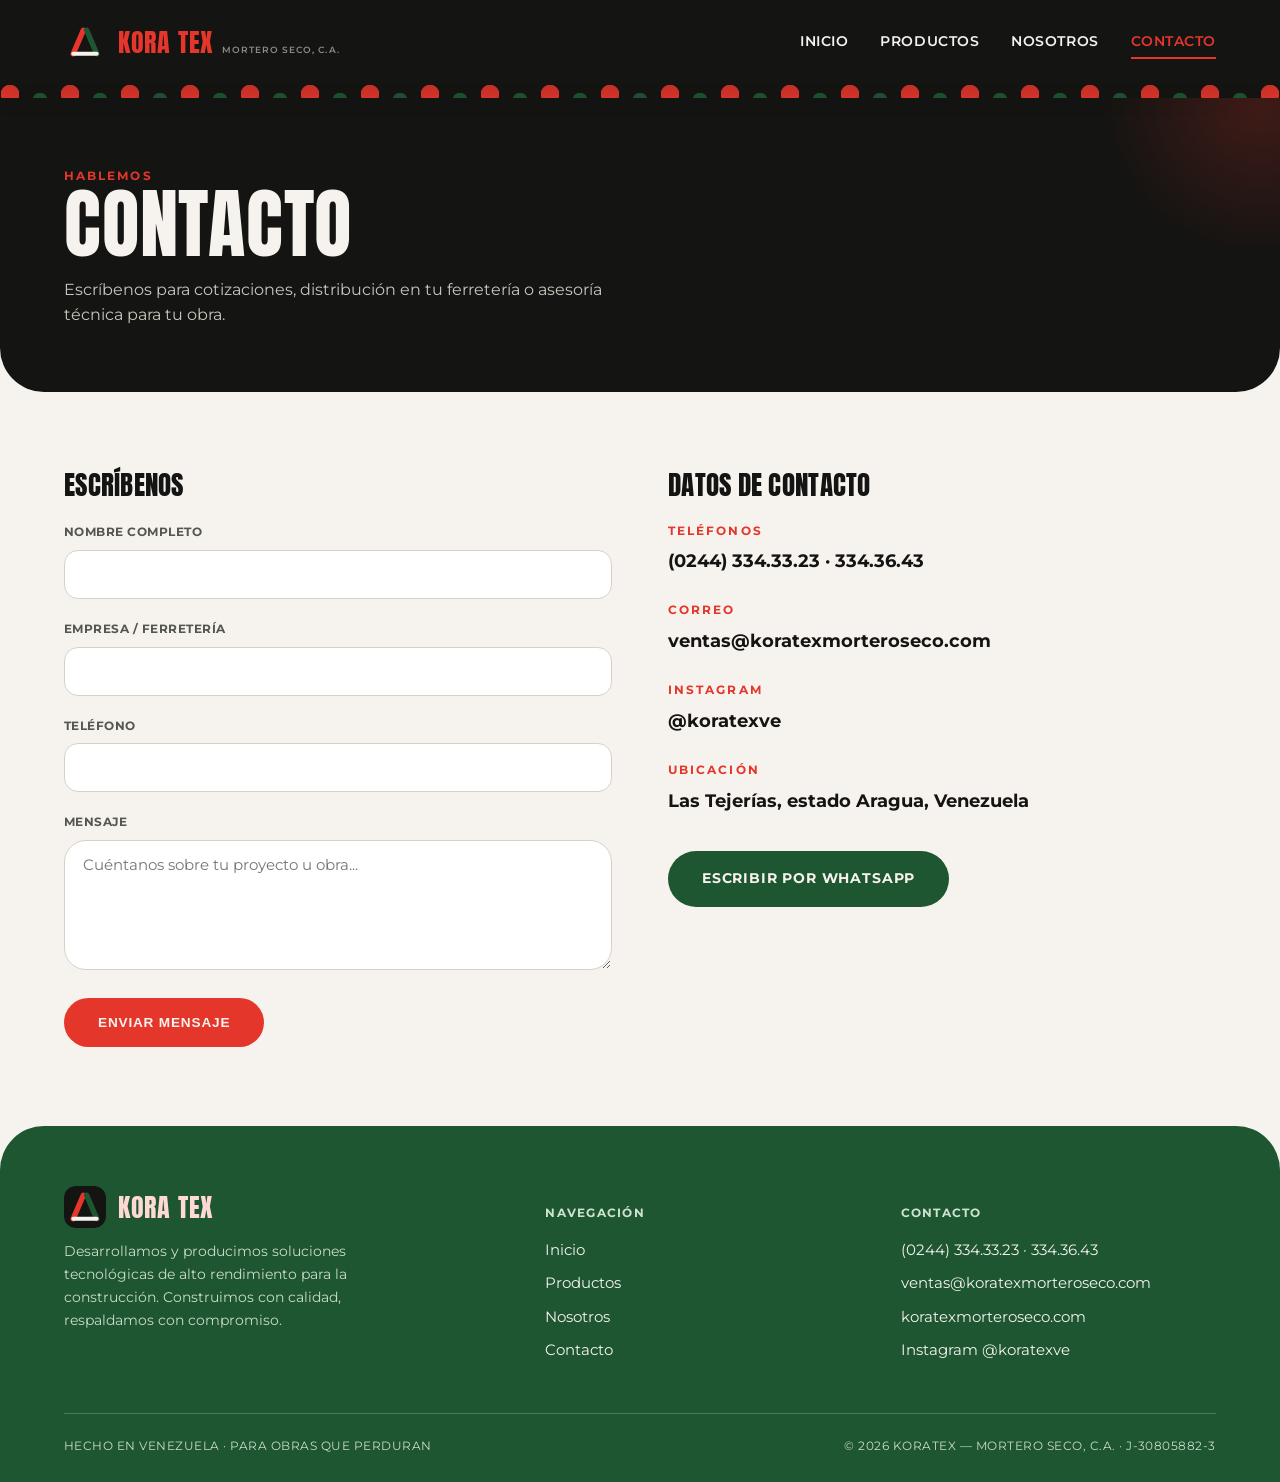
==== commit fa025276: "Apply new organic-rounded redesign package to sitio-web Replaces the previous visual system with the" ====
--- a/sitio-web/contacto.html
+++ b/sitio-web/contacto.html
@@ -12,41 +12,38 @@
 <meta property="og:locale" content="es_VE">
 <link rel="preconnect" href="https://fonts.googleapis.com">
 <link rel="preconnect" href="https://fonts.gstatic.com" crossorigin>
-<link href="https://fonts.googleapis.com/css2?family=Space+Grotesk:wght@500;600;700&family=Inter:wght@400;500;600;700;800&display=swap" rel="stylesheet">
-<link rel="icon" type="image/svg+xml" href="favicon.svg">
+<link href="https://fonts.googleapis.com/css2?family=Anton&family=Montserrat:wght@400;500;600;700;800&display=swap" rel="stylesheet">
+<link rel="icon" type="image/svg+xml" href="./favicon.svg">
 <link rel="stylesheet" href="css/style.css">
 </head>
 <body>
-<header class="nav">
-  <div class="nav-inner">
-    <a href="index.html" class="brand">
-      <span class="brand-mark"></span>
-      <span class="brand-word">KORATEX</span>
-      <span class="brand-sub">Mortero Seco, C.A.</span>
-    </a>
-    <nav class="nav-links" id="navLinks">
-      <a href="index.html" class="">Inicio</a>
-      <a href="productos.html" class="">Productos</a>
-      <a href="nosotros.html" class="">Nosotros</a>
-      <a href="contacto.html" class="active">Contacto</a>
+
+<header class="site-header">
+  <div class="wrap">
+    <a href="./index.html" class="logo"><svg class="logo-mark" viewBox="0 0 100 100" role="img" aria-label="Isotipo KORATEX"><rect width="100" height="100" rx="24" fill="#141412"/><path d="M22 78 L46 22" stroke="#E4362B" stroke-width="13" stroke-linecap="round"/><path d="M54 22 L78 78" stroke="#1E5631" stroke-width="13" stroke-linecap="round"/><path d="M22 78 L78 78" stroke="#F6F3EE" stroke-width="9" stroke-linecap="round"/></svg><span class="logo-text">KORA<span>TEX</span> <small>MORTERO SECO, C.A.</small></span></a>
+    <nav class="main-nav" id="mainNav">
+      <a href="./index.html" class="">Inicio</a>
+      <a href="./productos.html" class="">Productos</a>
+      <a href="./nosotros.html" class="">Nosotros</a>
+      <a href="./contacto.html" class="active">Contacto</a>
     </nav>
-    <a href="contacto.html" class="nav-cta">Cotizar →</a>
-    <button class="nav-burger" id="navBurger" aria-label="Abrir menú"><span></span><span></span><span></span></button>
+    <button class="nav-toggle" id="navToggle" aria-label="Abrir menú">☰</button>
   </div>
 </header>
+<div class="trowel-divider thin"></div>
 
-<section class="p-hero grid-bg">
+<section class="ficha-hero">
   <div class="wrap">
     <span class="eyebrow">Hablemos</span>
-    <h1 style="margin-top:12px;">Contacto</h1>
-    <p style="max-width:600px; color:#C7C9D1; margin-top:16px;">Escríbenos para cotizaciones, distribución en tu ferretería o asesoría técnica para tu obra.</p>
+    <h1>Contacto</h1>
+    <p style="max-width:600px; color:#C9C6BD; margin-top:16px;">Escríbenos para cotizaciones, distribución en tu ferretería o asesoría técnica para tu obra.</p>
   </div>
 </section>
 
-<section>
+<section class="section-hueso">
   <div class="wrap contact-grid">
     <div>
-      <h3 style="margin-bottom:26px;">Escríbenos</h3>
+      <h3 style="margin-bottom:24px;">Escríbenos</h3>
       <form id="contactForm" action="mailto:ventas@koratexmorteroseco.com" method="post" enctype="text/plain">
         <div class="field">
           <label for="nombre">Nombre completo</label>
@@ -64,40 +61,47 @@
           <label for="mensaje">Mensaje</label>
           <textarea id="mensaje" name="mensaje" required placeholder="Cuéntanos sobre tu proyecto u obra..."></textarea>
         </div>
-        <button type="submit" class="btn btn-primary">Enviar mensaje</button>
+        <button type="submit" class="btn btn-rojo">Enviar mensaje</button>
       </form>
     </div>
 
     <div>
-      <h3 style="margin-bottom:26px;">Datos de contacto</h3>
-      <div class="info-card">
-        <div class="info-row"><span class="info-icon"><svg viewBox="0 0 24 24" fill="none" stroke="currentColor" stroke-width="1.8" stroke-linecap="round" stroke-linejoin="round"><path d="M22 16.92v3a2 2 0 0 1-2.18 2 19.79 19.79 0 0 1-8.63-3.07 19.5 19.5 0 0 1-6-6 19.79 19.79 0 0 1-3.07-8.67A2 2 0 0 1 4.11 2h3a2 2 0 0 1 2 1.72c.127.96.361 1.903.7 2.81a2 2 0 0 1-.45 2.11L8.09 9.91a16 16 0 0 0 6 6l1.27-1.27a2 2 0 0 1 2.11-.45c.907.339 1.85.573 2.81.7A2 2 0 0 1 22 16.92z"/></svg></span><div><span class="lbl">Teléfonos</span><div class="val">(0244) 334.33.23 · 334.36.43</div></div></div>
-        <div class="info-row"><span class="info-icon"><svg viewBox="0 0 24 24" fill="none" stroke="currentColor" stroke-width="1.8" stroke-linecap="round" stroke-linejoin="round"><rect x="2" y="4" width="20" height="16" rx="1"/><path d="m2 7 10 6 10-6"/></svg></span><div><span class="lbl">Correo</span><div class="val">ventas@koratexmorteroseco.com</div></div></div>
-        <div class="info-row"><span class="info-icon"><svg viewBox="0 0 24 24" fill="none" stroke="currentColor" stroke-width="1.8" stroke-linecap="round" stroke-linejoin="round"><rect x="2" y="2" width="20" height="20" rx="5"/><circle cx="12" cy="12" r="4"/><circle cx="17.5" cy="6.5" r="1"/></svg></span><div><span class="lbl">Instagram</span><div class="val">@koratexve</div></div></div>
-        <div class="info-row"><span class="info-icon"><svg viewBox="0 0 24 24" fill="none" stroke="currentColor" stroke-width="1.8" stroke-linecap="round" stroke-linejoin="round"><path d="M20 10c0 6-8 12-8 12s-8-6-8-12a8 8 0 0 1 16 0Z"/><circle cx="12" cy="10" r="3"/></svg></span><div><span class="lbl">Ubicación</span><div class="val">Las Tejerías, estado Aragua, Venezuela</div></div></div>
+      <h3 style="margin-bottom:24px;">Datos de contacto</h3>
+      <div class="contact-info-item">
+        <span class="eyebrow">Teléfonos</span>
+        <div class="val">(0244) 334.33.23 · 334.36.43</div>
       </div>
-      <a href="https://wa.me/584243343323" class="btn btn-verde" style="margin-top:20px;">Escribir por WhatsApp</a>
+      <div class="contact-info-item">
+        <span class="eyebrow">Correo</span>
+        <div class="val">ventas@koratexmorteroseco.com</div>
+      </div>
+      <div class="contact-info-item">
+        <span class="eyebrow">Instagram</span>
+        <div class="val">@koratexve</div>
+      </div>
+      <div class="contact-info-item">
+        <span class="eyebrow">Ubicación</span>
+        <div class="val">Las Tejerías, estado Aragua, Venezuela</div>
+      </div>
+      <a href="https://wa.me/584243343323" class="btn btn-verde" style="margin-top:10px;">Escribir por WhatsApp</a>
     </div>
   </div>
 </section>
 
-<footer class="footer">
+<footer class="site-footer">
   <div class="wrap">
-    <div class="footer-inner">
-      <div class="footer-brand">
-        <a href="index.html" class="brand">
-          <span class="brand-mark"></span>
-          <span class="brand-word">KORATEX</span>
-        </a>
-        <p>Desarrollamos y producimos soluciones tecnológicas de alto rendimiento para la construcción. Construimos con calidad, respaldamos con compromiso.</p>
+    <div class="foot-grid">
+      <div>
+        <div class="logo"><svg class="logo-mark" viewBox="0 0 100 100" role="img" aria-label="Isotipo KORATEX"><rect width="100" height="100" rx="24" fill="#141412"/><path d="M22 78 L46 22" stroke="#E4362B" stroke-width="13" stroke-linecap="round"/><path d="M54 22 L78 78" stroke="#1E5631" stroke-width="13" stroke-linecap="round"/><path d="M22 78 L78 78" stroke="#F6F3EE" stroke-width="9" stroke-linecap="round"/></svg><span class="logo-text">KORA<span>TEX</span></span></div>
+        <p class="tagline">Desarrollamos y producimos soluciones tecnológicas de alto rendimiento para la construcción. Construimos con calidad, respaldamos con compromiso.</p>
       </div>
       <div>
         <h4>Navegación</h4>
         <ul>
-          <li><a href="index.html">Inicio</a></li>
-          <li><a href="productos.html">Productos</a></li>
-          <li><a href="nosotros.html">Nosotros</a></li>
-          <li><a href="contacto.html">Contacto</a></li>
+          <li><a href="./index.html">Inicio</a></li>
+          <li><a href="./productos.html">Productos</a></li>
+          <li><a href="./nosotros.html">Nosotros</a></li>
+          <li><a href="./contacto.html">Contacto</a></li>
         </ul>
       </div>
       <div>
@@ -106,16 +110,11 @@
           <li>(0244) 334.33.23 · 334.36.43</li>
           <li>ventas@koratexmorteroseco.com</li>
           <li>koratexmorteroseco.com</li>
-        </ul>
-      </div>
-      <div>
-        <h4>Síguenos</h4>
-        <ul>
           <li>Instagram @koratexve</li>
         </ul>
       </div>
     </div>
-    <div class="footer-bottom">
+    <div class="bottom">
       <span>Hecho en Venezuela · Para obras que perduran</span>
       <span>© 2026 KORATEX — Mortero Seco, C.A. · J-30805882-3</span>
     </div>
--- a/sitio-web/css/style.css
+++ b/sitio-web/css/style.css
@@ -1,9 +1,9 @@
 /* ==========================================================================
-   KORATEX — Sistema de diseño v2
-   Paleta: Rojo #E4362B (marca) · Verde #1E5631 (marca) · Ink #14151A · Paper #FAF9F6
-   Acentos por línea de producto: adhesivos, estucos, acabados, pinturas, impermeabilizantes
-   Tipografía: Space Grotesk (display) + Inter (cuerpo / UI)
-   Firma visual: retícula tipo plano técnico (blueprint grid) + marcas de esquina
+   KORATEX — Sistema de diseño
+   Paleta: Rojo #E4362B · Verde #1E5631 · Carbón #141412 · Hueso #F6F3EE · Concreto #8A8D89
+   Tipografía: Anton (display) + Montserrat (cuerpo / UI)
+   Firma visual: franja diagonal tipo "paletazo" (trowel stroke) entre secciones,
+   que recrea la geometría diagonal roja/verde del isotipo de la marca.
    ========================================================================== */
 
 :root {
@@ -11,24 +11,15 @@
   --rojo-oscuro: #B82A21;
   --verde: #1E5631;
   --verde-claro: #2C7A47;
-
-  --ink: #14151A;
-  --ink-2: #1D1F26;
-  --ink-3: #262A34;
-  --paper: #FAF9F6;
-  --paper-2: #F1EFE8;
-  --line: #E1DFD6;
-  --slate: #5B5F6B;
-  --slate-light: #8A8D97;
-
-  --cat-adhesivos: #2F5D82;
-  --cat-estucos: #C97A2B;
-  --cat-acabados: #1E5631;
-  --cat-pinturas: #E4362B;
-  --cat-impermeabilizantes: #1E7C7C;
-
-  --radius: 3px;
-  --max: 1220px;
+  --carbon: #141412;
+  --carbon-2: #1D1C19;
+  --hueso: #F6F3EE;
+  --concreto: #8A8D89;
+  --concreto-oscuro: #55574F;
+  --radius: 22px;
+  --radius-sm: 14px;
+  --radius-pill: 999px;
+  --max: 1200px;
 }
 
 * { box-sizing: border-box; }
@@ -36,547 +27,571 @@
 
 body {
   margin: 0;
-  background: var(--paper);
-  color: var(--ink);
-  font-family: 'Inter', sans-serif;
+  background: var(--hueso);
+  color: var(--carbon);
+  font-family: 'Montserrat', sans-serif;
   font-size: 16px;
-  line-height: 1.62;
+  line-height: 1.6;
   -webkit-font-smoothing: antialiased;
 }
 
-h1, h2, h3, h4, .display {
-  font-family: 'Space Grotesk', sans-serif;
-  font-weight: 700;
-  letter-spacing: -0.01em;
-  line-height: 1.02;
+h1, h2, h3, .display {
+  font-family: 'Anton', sans-serif;
+  font-weight: 400;
+  text-transform: uppercase;
+  letter-spacing: 0.01em;
+  line-height: 0.95;
   margin: 0;
 }
 
-h1 { font-size: clamp(2.4rem, 5.6vw, 4.4rem); }
-h2 { font-size: clamp(1.8rem, 3.6vw, 2.7rem); }
-h3 { font-size: clamp(1.1rem, 2vw, 1.4rem); }
+h1 { font-size: clamp(2.6rem, 6vw, 5rem); }
+h2 { font-size: clamp(1.9rem, 4vw, 3rem); }
+h3 { font-size: clamp(1.2rem, 2.4vw, 1.7rem); }
 
 p { margin: 0 0 1em; color: inherit; }
+
 a { color: inherit; text-decoration: none; }
-ul { margin: 0; padding: 0; }
+
+.eyebrow {
+  font-family: 'Montserrat', sans-serif;
+  font-weight: 700;
+  font-size: 0.72rem;
+  letter-spacing: 0.18em;
+  text-transform: uppercase;
+  color: var(--rojo);
+}
+
+.eyebrow.verde { color: var(--verde); }
+.eyebrow.claro { color: var(--concreto); }
+
+.wrap {
+  max-width: var(--max);
+  margin: 0 auto;
+  padding: 0 24px;
+}
+
 img { max-width: 100%; display: block; }
 
-.wrap { max-width: var(--max); margin: 0 auto; padding: 0 28px; }
-
-.eyebrow {
-  display: inline-flex;
-  align-items: center;
-  gap: 8px;
-  font-family: 'Space Grotesk', sans-serif;
-  font-weight: 600;
-  font-size: 0.76rem;
-  letter-spacing: 0.14em;
-  text-transform: uppercase;
-  color: var(--rojo);
-}
-.eyebrow::before { content: ""; width: 18px; height: 2px; background: var(--rojo); display: inline-block; }
-.eyebrow.verde { color: var(--verde-claro); }
-.eyebrow.verde::before { background: var(--verde-claro); }
-.eyebrow.claro { color: var(--slate-light); }
-.eyebrow.claro::before { background: var(--slate-light); }
-.on-dark .eyebrow { color: #FF8A7E; }
-.on-dark .eyebrow::before { background: #FF8A7E; }
-
-/* -------------------- Blueprint grid watermark -------------------- */
-.grid-bg {
-  background-image:
-    linear-gradient(rgba(255,255,255,.05) 1px, transparent 1px),
-    linear-gradient(90deg, rgba(255,255,255,.05) 1px, transparent 1px);
-  background-size: 44px 44px;
-}
-.corner-ticks { position: relative; }
-.corner-ticks::before, .corner-ticks::after {
-  content: "+";
-  position: absolute;
-  font-family: monospace;
-  font-size: 14px;
-  color: var(--slate-light);
-  opacity: .5;
-  top: 14px;
-}
-.corner-ticks::before { left: 14px; }
-.corner-ticks::after { right: 14px; }
-
 /* -------------------- Header -------------------- */
-.nav {
+.site-header {
   position: sticky;
   top: 0;
-  z-index: 60;
-  background: rgba(20,21,26,.92);
-  backdrop-filter: blur(8px);
-  border-bottom: 1px solid rgba(255,255,255,.08);
-}
-.nav-inner {
-  max-width: var(--max);
-  margin: 0 auto;
-  padding: 0 28px;
-  height: 72px;
+  z-index: 50;
+  background: var(--carbon);
+  box-shadow: 0 6px 24px rgba(20,20,18,.25);
+}
+
+.site-header .wrap {
   display: flex;
   align-items: center;
   justify-content: space-between;
-  gap: 20px;
-}
-.brand { display: flex; align-items: center; gap: 10px; flex-shrink: 0; }
-.brand-mark {
-  width: 30px; height: 30px;
-  background: linear-gradient(135deg, var(--rojo) 0 55%, var(--verde) 55%);
+  height: 84px;
+}
+
+.logo {
+  font-family: 'Anton', sans-serif;
+  font-size: 1.6rem;
+  color: var(--hueso);
+  letter-spacing: 0.02em;
+  display: flex;
+  align-items: center;
+  gap: 12px;
+}
+.logo-mark {
+  width: 42px;
+  height: 42px;
   flex-shrink: 0;
-}
-.brand-word {
-  font-family: 'Space Grotesk', sans-serif;
-  font-weight: 700;
-  font-size: 1.25rem;
-  letter-spacing: 0.02em;
-  color: var(--paper);
-  text-transform: uppercase;
-}
-.brand-sub {
-  font-size: 0.58rem;
-  color: var(--slate-light);
-  letter-spacing: 0.14em;
-  text-transform: uppercase;
+  border-radius: 12px;
+  display: block;
+}
+.logo-text { display: flex; align-items: baseline; gap: 8px; }
+.logo span { color: var(--rojo); }
+.logo small {
+  font-family: 'Montserrat', sans-serif;
+  font-size: 0.55rem;
+  color: var(--concreto);
+  letter-spacing: 0.12em;
   font-weight: 600;
-  margin-left: 2px;
-}
-
-.nav-links { display: flex; gap: 2px; margin-left: auto; }
-.nav-links a {
-  color: #C7C9D1;
-  font-weight: 500;
-  font-size: 0.86rem;
-  padding: 10px 16px;
-  border-radius: var(--radius);
-  transition: color .15s ease, background .15s ease;
-}
-.nav-links a:hover { color: var(--paper); background: rgba(255,255,255,.06); }
-.nav-links a.active { color: var(--paper); }
-.nav-links a.active { position: relative; }
-.nav-links a.active::after {
-  content: "";
-  position: absolute;
-  left: 16px; right: 16px; bottom: 4px;
-  height: 2px;
+  text-transform: uppercase;
+}
+
+nav.main-nav { display: flex; gap: 2rem; }
+nav.main-nav a {
+  color: var(--hueso);
+  font-weight: 600;
+  font-size: 0.85rem;
+  letter-spacing: 0.04em;
+  text-transform: uppercase;
+  position: relative;
+  padding: 6px 0;
+}
+nav.main-nav a::after {
+  content: "";
+  position: absolute;
+  left: 0; bottom: 0;
+  width: 0; height: 2px;
   background: var(--rojo);
-}
-
-.nav-cta {
-  display: inline-flex;
-  align-items: center;
-  gap: 6px;
-  background: var(--rojo);
-  color: #fff;
-  font-weight: 600;
-  font-size: 0.82rem;
-  padding: 10px 18px;
-  border-radius: var(--radius);
-  letter-spacing: 0.02em;
-  white-space: nowrap;
-  transition: background .15s ease;
-}
-.nav-cta:hover { background: var(--rojo-oscuro); }
-
-.nav-burger {
+  transition: width .2s ease;
+}
+nav.main-nav a:hover::after,
+nav.main-nav a.active::after { width: 100%; }
+nav.main-nav a.active { color: var(--rojo); }
+
+.nav-toggle {
   display: none;
-  flex-direction: column;
-  gap: 5px;
   background: none;
   border: none;
+  color: var(--hueso);
+  font-size: 1.6rem;
   cursor: pointer;
-  padding: 6px;
-}
-.nav-burger span { width: 22px; height: 2px; background: var(--paper); display: block; }
-
-@media (max-width: 900px) {
-  .nav-links {
+}
+
+@media (max-width: 860px) {
+  nav.main-nav {
     position: fixed;
-    top: 72px; left: 0; right: 0;
-    background: var(--ink);
+    top: 76px; left: 0; right: 0;
+    background: var(--carbon);
     flex-direction: column;
     gap: 0;
     max-height: 0;
     overflow: hidden;
     transition: max-height .3s ease;
-    border-bottom: 1px solid rgba(255,255,255,.08);
+    border-bottom: 3px solid var(--rojo);
   }
-  .nav-links.open { max-height: 400px; }
-  .nav-links a { padding: 16px 28px; border-top: 1px solid rgba(255,255,255,.06); border-radius: 0; }
-  .nav-cta { display: none; }
-  .nav-burger { display: flex; }
-}
+  nav.main-nav.open { max-height: 400px; }
+  nav.main-nav a { padding: 16px 24px; border-top: 1px solid rgba(255,255,255,.08); }
+  .nav-toggle { display: block; }
+}
+
+/* -------------------- Ola orgánica (firma de marca) -------------------- */
+.trowel-divider {
+  height: 26px;
+  width: 100%;
+  background-color: var(--carbon);
+  background-image:
+    radial-gradient(circle at 10px 10px, var(--rojo) 9px, transparent 9.5px),
+    radial-gradient(circle at 40px 16px, var(--verde) 7px, transparent 7.5px),
+    radial-gradient(circle at 65px 6px, var(--rojo) 5px, transparent 5.5px);
+  background-size: 90px 26px;
+  background-repeat: repeat-x;
+  border-radius: 0 0 0 0;
+}
+.trowel-divider.thin { height: 14px; background-size: 60px 14px; }
+
+/* -------------------- Hero -------------------- */
+.hero {
+  position: relative;
+  background: linear-gradient(180deg, rgba(20,20,18,.35), rgba(20,20,18,.88)), var(--carbon);
+  background-size: cover;
+  background-position: center;
+  color: var(--hueso);
+  padding: 130px 0 110px;
+  overflow: hidden;
+  border-radius: 0 0 56px 56px;
+}
+.hero::before {
+  content: "";
+  position: absolute;
+  top: -120px; right: -120px;
+  width: 460px; height: 460px;
+  background: radial-gradient(circle, rgba(228,54,43,.30), transparent 70%);
+  border-radius: 50%;
+  z-index: 1;
+}
+.hero::after {
+  content: "";
+  position: absolute;
+  bottom: -140px; left: -100px;
+  width: 380px; height: 380px;
+  background: radial-gradient(circle, rgba(30,86,49,.35), transparent 70%);
+  border-radius: 50%;
+  z-index: 1;
+}
+.hero .wrap { position: relative; z-index: 2; }
+.hero .eyebrow { color: var(--rojo); }
+.hero h1 { color: var(--hueso); margin-top: 12px; }
+.hero h1 span { color: var(--rojo); }
+.hero p.lead {
+  max-width: 640px;
+  margin-top: 22px;
+  font-size: 1.1rem;
+  color: #D8D5CD;
+}
+.hero-actions { margin-top: 34px; display: flex; gap: 16px; flex-wrap: wrap; }
 
 /* -------------------- Botones -------------------- */
 .btn {
-  display: inline-flex;
-  align-items: center;
-  gap: 8px;
-  padding: 15px 28px;
-  font-weight: 600;
-  font-size: 0.86rem;
-  letter-spacing: 0.02em;
-  border-radius: var(--radius);
-  border: 1.5px solid transparent;
+  display: inline-block;
+  padding: 15px 32px;
+  font-weight: 700;
+  font-size: 0.85rem;
+  letter-spacing: 0.06em;
+  text-transform: uppercase;
+  border-radius: var(--radius-pill);
+  border: 2px solid transparent;
   cursor: pointer;
-  transition: transform .15s ease, background .15s ease, color .15s ease, border-color .15s ease;
-  font-family: 'Inter', sans-serif;
-}
+  transition: transform .15s ease, background .15s ease, color .15s ease, box-shadow .15s ease;
+}
+.btn:hover { box-shadow: 0 10px 22px rgba(20,20,18,.18); }
 .btn:hover { transform: translateY(-2px); }
-.btn-primary { background: var(--rojo); color: #fff; }
-.btn-primary:hover { background: var(--rojo-oscuro); }
-.btn-outline { border-color: currentColor; }
-.on-dark .btn-outline { color: var(--paper); }
-.btn-outline:hover { background: currentColor; }
-.on-dark .btn-outline:hover { color: var(--ink); }
-.btn-ink { background: var(--ink); color: var(--paper); }
-.btn-ink:hover { background: var(--ink-2); }
-.btn-verde { background: var(--verde); color: #fff; }
-.btn-verde:hover { background: #163f24; }
-.btn-block { width: 100%; justify-content: center; }
+.btn-rojo { background: var(--rojo); color: var(--hueso); }
+.btn-rojo:hover { background: var(--rojo-oscuro); }
+.btn-outline { border-color: var(--hueso); color: var(--hueso); }
+.btn-outline:hover { background: var(--hueso); color: var(--carbon); }
+.btn-verde { background: var(--verde); color: var(--hueso); }
+.btn-verde:hover { background: #16401f; }
 
 /* -------------------- Secciones -------------------- */
-section { padding: 96px 0; }
-.section-ink { background: var(--ink); color: var(--paper); }
-.section-paper2 { background: var(--paper-2); color: var(--ink); }
-.section-tight { padding: 64px 0; }
-
-.section-head { max-width: 680px; margin-bottom: 52px; }
-.section-head h2 { margin-top: 14px; }
-.section-head p { margin-top: 16px; color: var(--slate); }
-.on-dark .section-head p { color: var(--slate-light); }
-
-/* -------------------- Hero -------------------- */
-.hero {
-  background: var(--ink);
-  color: var(--paper);
-  padding: 76px 0 88px;
-  position: relative;
-  overflow: hidden;
-}
-.hero-grid {
+section { padding: 80px 0; }
+.section-carbon { background: var(--carbon); color: var(--hueso); }
+.section-verde { background: var(--verde); color: var(--hueso); }
+.section-hueso { background: var(--hueso); color: var(--carbon); }
+
+.section-head { max-width: 720px; margin-bottom: 48px; }
+.section-head h2 { margin-top: 10px; }
+
+/* -------------------- Promesas / Tarjetas -------------------- */
+.grid-4 {
   display: grid;
-  grid-template-columns: 1.25fr 0.9fr;
-  gap: 56px;
-  align-items: center;
-  position: relative;
-  z-index: 1;
-}
-@media (max-width: 900px) { .hero-grid { grid-template-columns: 1fr; } }
-.hero h1 { margin-top: 16px; }
-.hero h1 em { font-style: normal; color: var(--rojo); }
-.hero .lead { max-width: 560px; margin-top: 22px; font-size: 1.08rem; color: #C7C9D1; }
-.hero-actions { margin-top: 34px; display: flex; gap: 14px; flex-wrap: wrap; }
-
-.hero-panel {
-  border: 1px solid rgba(255,255,255,.14);
-  background: rgba(255,255,255,.03);
-  padding: 8px;
-}
-.hero-stat {
-  padding: 22px 20px;
-  border-bottom: 1px solid rgba(255,255,255,.1);
-  display: flex;
-  align-items: baseline;
-  justify-content: space-between;
-  gap: 16px;
-}
-.hero-stat:last-child { border-bottom: none; }
-.hero-stat strong {
-  font-family: 'Space Grotesk', sans-serif;
-  font-size: 1.5rem;
-  color: var(--paper);
-  white-space: nowrap;
-}
-.hero-stat span { font-size: 0.8rem; color: var(--slate-light); text-align: right; }
-
-/* -------------------- Promesas (lista numerada) -------------------- */
-.promise-list { border-top: 1px solid var(--line); }
-.promise-row {
-  display: grid;
-  grid-template-columns: 70px 240px 1fr;
+  grid-template-columns: repeat(4, 1fr);
   gap: 24px;
-  align-items: start;
-  padding: 28px 0;
-  border-bottom: 1px solid var(--line);
-  position: relative;
-  transition: padding-left .2s ease;
-}
-.promise-row::before {
-  content: "";
-  position: absolute;
-  left: -28px; top: 0; bottom: 0;
-  width: 0;
-  background: var(--rojo);
-  transition: width .2s ease;
-}
-.promise-row:hover::before { width: 6px; }
-.promise-row:hover { padding-left: 12px; }
-.promise-num {
-  font-family: 'Space Grotesk', sans-serif;
-  font-size: 1.6rem;
-  color: var(--rojo);
-}
-.promise-row h3 { margin: 0; }
-.promise-row p { margin: 0; color: var(--slate); font-size: 0.94rem; }
-@media (max-width: 760px) {
-  .promise-row { grid-template-columns: 40px 1fr; }
-  .promise-row p { grid-column: 1 / -1; }
-}
-
-/* -------------------- Callout / Certificación -------------------- */
-.callout {
-  border: 1px solid var(--line);
-  background: #fff;
-  padding: 36px;
-  display: flex;
-  gap: 24px;
-  align-items: flex-start;
-}
-.on-dark .callout { background: rgba(255,255,255,.03); border-color: rgba(255,255,255,.14); }
-.callout-icon {
-  width: 54px; height: 54px;
-  flex-shrink: 0;
-  background: var(--verde);
-  color: #fff;
-  display: flex; align-items: center; justify-content: center;
-}
-.callout-icon svg { width: 26px; height: 26px; }
-.callout h3 { margin-bottom: 8px; }
-.callout p { color: var(--slate); margin: 0; }
-.on-dark .callout p { color: var(--slate-light); }
-.cert-tag {
-  display: inline-flex;
-  align-items: center;
-  gap: 8px;
-  border: 1.5px solid var(--verde-claro);
-  color: var(--verde-claro);
-  padding: 7px 14px;
-  font-weight: 700;
-  font-size: 0.75rem;
-  letter-spacing: .04em;
-  text-transform: uppercase;
-  margin-top: 14px;
-}
-
-/* -------------------- Product cards -------------------- */
-.p-grid {
+}
+.grid-3 {
   display: grid;
   grid-template-columns: repeat(3, 1fr);
-  gap: 2px;
-  background: var(--line);
-  border: 1px solid var(--line);
-}
-@media (max-width: 960px) { .p-grid { grid-template-columns: repeat(2, 1fr); } }
-@media (max-width: 620px) { .p-grid { grid-template-columns: 1fr; } }
-
-.p-card {
+  gap: 24px;
+}
+.grid-2 {
+  display: grid;
+  grid-template-columns: repeat(2, 1fr);
+  gap: 24px;
+}
+@media (max-width: 960px) {
+  .grid-4 { grid-template-columns: repeat(2, 1fr); }
+  .grid-3 { grid-template-columns: 1fr; }
+  .grid-2 { grid-template-columns: 1fr; }
+}
+@media (max-width: 560px) {
+  .grid-4 { grid-template-columns: 1fr; }
+}
+
+.promesa {
+  border: 1px solid rgba(255,255,255,.14);
+  padding: 30px 24px;
+  background: var(--carbon-2);
+  border-radius: var(--radius);
+  transition: transform .2s ease, border-color .2s ease;
+}
+.promesa:hover { transform: translateY(-4px); border-color: var(--rojo); }
+.promesa .num {
+  font-family: 'Anton', sans-serif;
+  color: var(--rojo);
+  font-size: 2rem;
+  display: block;
+  margin-bottom: 10px;
+}
+.promesa h3 { color: var(--hueso); font-size: 1rem; margin-bottom: 6px; }
+.promesa p { color: var(--concreto); font-size: 0.92rem; margin: 0; }
+
+/* -------------------- Cards de producto -------------------- */
+.product-card {
   background: #fff;
+  border: 1px solid #E2DED5;
+  border-radius: var(--radius);
   display: flex;
   flex-direction: column;
-  padding: 28px;
-  position: relative;
-  transition: background .15s ease;
-  border-top: 3px solid var(--cat-color, var(--rojo));
-}
-.p-card:hover { background: var(--paper-2); }
-.p-card-top { display: flex; align-items: flex-start; justify-content: space-between; margin-bottom: 22px; }
-.p-badge {
-  width: 46px; height: 46px;
-  background: var(--cat-color, var(--rojo));
-  color: #fff;
+  overflow: hidden;
+  transition: box-shadow .25s ease, transform .25s ease, border-color .25s ease;
+}
+.product-card:hover { transform: translateY(-6px); box-shadow: 0 16px 32px rgba(20,20,18,.14); border-color: var(--rojo); }
+.product-card .thumb {
+  aspect-ratio: 4/3;
+  background: linear-gradient(135deg, var(--carbon) 0%, var(--carbon-2) 100%);
   display: flex; align-items: center; justify-content: center;
-}
-.p-badge svg { width: 24px; height: 24px; }
-.p-index { font-family: 'Space Grotesk', sans-serif; font-size: 0.8rem; color: var(--slate-light); }
-.p-card .p-line { font-size: 0.68rem; letter-spacing: 0.1em; text-transform: uppercase; color: var(--slate); font-weight: 700; }
-.p-card h3 { margin-top: 8px; margin-bottom: 8px; font-size: 1.2rem; }
-.p-card p { font-size: 0.9rem; color: var(--slate); flex: 1; margin: 0; }
-.p-card-foot {
-  margin-top: 18px;
-  padding-top: 16px;
-  border-top: 1px solid var(--line);
+  color: var(--concreto);
+  font-size: 0.75rem;
+  text-align: center;
+  padding: 12px;
+  position: relative;
+  overflow: hidden;
+}
+.product-card .thumb::after {
+  content: "";
+  position: absolute;
+  width: 160px; height: 160px;
+  right: -50px; bottom: -60px;
+  background: radial-gradient(circle, var(--rojo) 0%, transparent 68%);
+  opacity: .55;
+  border-radius: 50%;
+}
+.product-card .thumb::before {
+  content: "";
+  position: absolute;
+  width: 100px; height: 100px;
+  left: -30px; top: -40px;
+  background: radial-gradient(circle, var(--verde-claro) 0%, transparent 70%);
+  opacity: .45;
+  border-radius: 50%;
+}
+.thumb-icon {
+  position: relative;
+  z-index: 1;
+  width: 56px;
+  height: 56px;
+  border-radius: 50%;
+  background: rgba(246,243,238,.1);
   display: flex;
   align-items: center;
-  justify-content: space-between;
-  font-weight: 700;
-  font-size: 0.8rem;
-  letter-spacing: 0.02em;
-  text-transform: uppercase;
-  color: var(--ink);
-}
-.p-card:hover .p-arrow { transform: translateX(4px); }
-.p-arrow { transition: transform .15s ease; }
-
-[data-cat="adhesivos"] { --cat-color: var(--cat-adhesivos); }
-[data-cat="estucos"] { --cat-color: var(--cat-estucos); }
-[data-cat="acabados"] { --cat-color: var(--cat-acabados); }
-[data-cat="pinturas"] { --cat-color: var(--cat-pinturas); }
-[data-cat="impermeabilizantes"] { --cat-color: var(--cat-impermeabilizantes); }
-
-.badges { display: flex; flex-wrap: wrap; gap: 8px; margin: 20px 0; }
+  justify-content: center;
+  margin: 0 auto 14px;
+  color: var(--hueso);
+}
+.thumb-icon svg { width: 26px; height: 26px; }
+.thumb-label {
+  position: relative;
+  z-index: 1;
+  display: block;
+  color: var(--hueso);
+  font-weight: 700;
+  font-size: 0.82rem;
+  letter-spacing: 0.03em;
+  text-transform: uppercase;
+}
+.product-card .body { padding: 22px; flex: 1; display: flex; flex-direction: column; }
+.product-card .linea { font-size: 0.68rem; letter-spacing: 0.1em; text-transform: uppercase; color: var(--concreto-oscuro); font-weight: 700; }
+.product-card h3 { margin-top: 6px; margin-bottom: 8px; }
+.product-card p { font-size: 0.9rem; color: #4A4A46; flex: 1; }
+.product-card .ver-mas { margin-top: 14px; font-weight: 700; font-size: 0.82rem; color: var(--rojo); letter-spacing: 0.03em; text-transform: uppercase; }
+
+.badges { display: flex; flex-wrap: wrap; gap: 8px; margin: 18px 0; }
 .badge {
   border: 1.5px solid currentColor;
   padding: 6px 14px;
   font-size: 0.72rem;
   font-weight: 700;
+  letter-spacing: 0.06em;
+  text-transform: uppercase;
+  border-radius: 999px;
+}
+
+/* -------------------- Filtros de categoría -------------------- */
+.filtros { display: flex; flex-wrap: wrap; gap: 10px; margin-bottom: 36px; }
+.filtro-btn {
+  padding: 10px 22px;
+  border: 1.5px solid var(--carbon);
+  background: transparent;
+  font-weight: 700;
+  font-size: 0.78rem;
   letter-spacing: 0.05em;
   text-transform: uppercase;
-}
-
-/* -------------------- Filtros -------------------- */
-.filtros { display: flex; flex-wrap: wrap; gap: 8px; margin-bottom: 44px; }
-.filtro-btn {
+  cursor: pointer;
+  border-radius: var(--radius-pill);
+}
+.filtro-btn.active, .filtro-btn:hover { background: var(--carbon); color: var(--hueso); }
+
+/* -------------------- Ficha de producto -------------------- */
+.ficha-hero {
+  background: var(--carbon);
+  color: var(--hueso);
+  padding: 64px 0 48px;
+  border-radius: 0 0 44px 44px;
+  position: relative;
+  overflow: hidden;
+}
+.ficha-hero::after {
+  content: "";
+  position: absolute;
+  width: 320px; height: 320px;
+  right: -140px; top: -160px;
+  background: radial-gradient(circle, rgba(228,54,43,.22), transparent 70%);
+  border-radius: 50%;
+  z-index: 0;
+}
+.ficha-hero .wrap { position: relative; z-index: 1; }
+.ficha-grid {
+  display: grid;
+  grid-template-columns: 1.1fr 0.9fr;
+  gap: 48px;
+  align-items: start;
+}
+@media (max-width: 860px) { .ficha-grid { grid-template-columns: 1fr; } }
+
+.ficha-visual {
+  aspect-ratio: 1/1;
+  background: linear-gradient(135deg, var(--carbon-2), var(--carbon));
+  border: 1px solid rgba(255,255,255,.12);
+  border-radius: var(--radius);
+  display: flex; align-items: center; justify-content: center;
+  color: var(--concreto);
+  font-size: 0.85rem;
+  text-align: center;
+  padding: 24px;
+  position: relative;
+  overflow: hidden;
+}
+.ficha-visual::after {
+  content: "";
+  position: absolute;
+  width: 60%; height: 60%;
+  right: -15%; bottom: -18%;
+  background: radial-gradient(circle, var(--rojo) 0%, transparent 70%);
+  opacity: .4;
+  border-radius: 50%;
+}
+.ficha-visual::before {
+  content: "";
+  position: absolute;
+  width: 40%; height: 40%;
+  left: -10%; top: -12%;
+  background: radial-gradient(circle, var(--verde-claro) 0%, transparent 70%);
+  opacity: .35;
+  border-radius: 50%;
+}
+.ficha-icon {
+  position: relative;
+  z-index: 1;
+  width: 88px;
+  height: 88px;
+  border-radius: 50%;
+  background: rgba(246,243,238,.1);
+  display: flex;
+  align-items: center;
+  justify-content: center;
+  margin: 0 auto 18px;
+  color: var(--hueso);
+}
+.ficha-icon svg { width: 42px; height: 42px; }
+.ficha-label {
+  position: relative;
+  z-index: 1;
+  display: block;
+  color: var(--hueso);
+  font-weight: 700;
+  font-size: 0.95rem;
+  letter-spacing: 0.03em;
+  text-transform: uppercase;
+}
+
+.ficha-body table { width: 100%; border-collapse: collapse; margin: 12px 0 24px; }
+.ficha-body td { padding: 6px 0; border-bottom: 1px solid #E2DED5; font-size: 0.92rem; vertical-align: top; }
+.ficha-body td:first-child { font-weight: 700; width: 34%; color: var(--concreto-oscuro); text-transform: uppercase; font-size: 0.72rem; letter-spacing: .05em; }
+
+.ficha-block { margin-bottom: 32px; }
+.ficha-block h3 { margin-bottom: 12px; color: var(--rojo); }
+.ficha-block.verde h3 { color: var(--verde); }
+.lista-check { list-style: none; padding: 0; margin: 0; }
+.lista-check li { padding: 8px 0 8px 22px; position: relative; border-bottom: 1px dashed #E2DED5; font-size: 0.94rem; }
+.lista-check li::before { content: "›"; position: absolute; left: 0; color: var(--rojo); font-weight: 700; font-size: 1.1rem; }
+
+.chip-color { display: inline-flex; align-items: center; gap: 8px; margin-right: 16px; font-size: 0.85rem; font-weight: 600; }
+.chip-color .dot { width: 16px; height: 16px; border-radius: 50%; border: 1px solid #ccc; display: inline-block; }
+
+.cert-strip {
   display: inline-flex;
   align-items: center;
-  gap: 8px;
-  padding: 11px 20px;
-  border: 1.5px solid var(--line);
-  background: transparent;
-  font-weight: 600;
-  font-size: 0.82rem;
-  letter-spacing: 0.02em;
-  cursor: pointer;
-  color: var(--ink);
-  font-family: 'Inter', sans-serif;
-}
-.filtro-btn:hover { border-color: var(--ink); }
-.filtro-btn.active { background: var(--ink); border-color: var(--ink); color: var(--paper); }
-
-/* -------------------- Ficha de producto -------------------- */
-.p-hero { background: var(--ink); color: var(--paper); padding: 56px 0 64px; }
-.back-link {
-  display: inline-flex;
-  align-items: center;
-  gap: 8px;
-  font-size: 0.82rem;
-  font-weight: 600;
-  color: var(--slate-light);
-  margin-bottom: 22px;
-}
-.back-link:hover { color: var(--paper); }
-.p-hero-grid {
-  display: grid;
-  grid-template-columns: 1.2fr 0.8fr;
-  gap: 48px;
-  align-items: start;
-}
-@media (max-width: 900px) { .p-hero-grid { grid-template-columns: 1fr; } }
-.p-hero h1 { margin-top: 12px; }
-.p-tagline {
-  color: #C7C9D1;
-  margin-top: 14px;
-  font-weight: 600;
-  text-transform: uppercase;
-  font-size: 0.85rem;
+  gap: 10px;
+  border: 1.5px solid var(--verde);
+  color: var(--verde);
+  padding: 8px 18px;
+  font-weight: 700;
+  font-size: 0.78rem;
   letter-spacing: .04em;
-}
-
-.p-spec-card { background: var(--ink-2); border: 1px solid rgba(255,255,255,.12); border-top: 4px solid var(--cat-color, var(--rojo)); padding: 28px; }
-.p-spec-icon { width: 56px; height: 56px; background: var(--cat-color, var(--rojo)); color: #fff; display: flex; align-items: center; justify-content: center; margin-bottom: 20px; }
-.p-spec-icon svg { width: 28px; height: 28px; }
-.spec-table { width: 100%; border-collapse: collapse; margin-bottom: 22px; }
-.spec-table td { padding: 10px 0; border-bottom: 1px solid rgba(255,255,255,.1); font-size: 0.9rem; vertical-align: top; color: var(--paper); }
-.spec-table td:first-child { font-weight: 700; width: 38%; color: var(--slate-light); text-transform: uppercase; font-size: 0.7rem; letter-spacing: .05em; }
-.spec-table tr:last-child td { border-bottom: none; }
-
-.chip-color { display: inline-flex; align-items: center; gap: 8px; margin-right: 14px; font-size: 0.85rem; font-weight: 600; }
-.chip-color .dot { width: 14px; height: 14px; border-radius: 50%; border: 1px solid rgba(255,255,255,.3); display: inline-block; }
-.spec-note { margin-top: 6px; font-size: 0.78rem; font-style: italic; color: var(--slate-light); }
-
-.p-content { padding-top: 88px; }
-.p-blocks { display: grid; gap: 44px; max-width: 780px; }
-.p-block { border-top: 1px solid var(--line); padding-top: 22px; }
-.p-block .p-num { font-family: 'Space Grotesk', sans-serif; color: var(--rojo); font-size: 0.85rem; letter-spacing: .08em; }
-.p-block h3 { margin-top: 8px; margin-bottom: 14px; }
-.p-block.verde .p-num { color: var(--verde-claro); }
-.lista-check { list-style: none; }
-.lista-check li { padding: 9px 0 9px 24px; position: relative; border-bottom: 1px dashed var(--line); font-size: 0.95rem; }
-.lista-check li:last-child { border-bottom: none; }
-.lista-check li::before { content: "→"; position: absolute; left: 0; color: var(--rojo); font-weight: 700; }
-
-/* -------------------- Nosotros -------------------- */
-.mv-grid { display: grid; grid-template-columns: 1fr 1fr; gap: 2px; background: rgba(255,255,255,.1); }
-@media (max-width: 760px) { .mv-grid { grid-template-columns: 1fr; } }
-.mv-card { background: var(--ink); padding: 40px; border-top: 4px solid var(--rojo); }
-.mv-card.verde { border-top-color: var(--verde-claro); }
-.mv-card h3 { color: var(--paper); margin-bottom: 14px; }
-.mv-card p { color: #C7C9D1; margin: 0; }
-
-.valor-list { border-top: 1px solid var(--line); }
+  text-transform: uppercase;
+  margin-top: 8px;
+  border-radius: var(--radius-pill);
+}
+
+/* -------------------- Nosotros: Misión/Visión/Valores -------------------- */
+.mv-card {
+  background: var(--carbon-2);
+  border-left: 4px solid var(--rojo);
+  padding: 32px;
+  color: var(--hueso);
+  border-radius: var(--radius-sm);
+}
+.mv-card.verde { border-left-color: var(--verde); }
+.mv-card h3 { color: var(--rojo); margin-bottom: 14px; }
+.mv-card.verde h3 { color: var(--verde-claro); }
+
 .valor-item {
-  display: grid;
-  grid-template-columns: 60px 1fr;
-  gap: 20px;
-  padding: 26px 0;
-  border-bottom: 1px solid var(--line);
-}
-.valor-item .idx { font-family: 'Space Grotesk', sans-serif; font-size: 1.4rem; color: var(--rojo); }
-.valor-item h4 { font-size: 1.05rem; margin-bottom: 6px; font-family: 'Space Grotesk', sans-serif; font-weight: 700; }
-.valor-item p { margin: 0; color: var(--slate); font-size: 0.94rem; }
+  display: flex;
+  gap: 18px;
+  align-items: flex-start;
+  padding: 20px 0;
+  border-bottom: 1px solid #E2DED5;
+}
+.valor-item .idx {
+  font-family: 'Anton', sans-serif;
+  font-size: 1.6rem;
+  color: var(--rojo);
+  min-width: 50px;
+}
 
 /* -------------------- Contacto -------------------- */
-.contact-grid { display: grid; grid-template-columns: 1.1fr 0.9fr; gap: 64px; }
-@media (max-width: 900px) { .contact-grid { grid-template-columns: 1fr; } }
-
-.field { margin-bottom: 22px; }
-.field label { display: block; font-size: 0.76rem; font-weight: 700; letter-spacing: .04em; text-transform: uppercase; margin-bottom: 8px; color: var(--slate); }
+.contact-grid { display: grid; grid-template-columns: 1fr 1fr; gap: 56px; }
+@media (max-width: 860px) { .contact-grid { grid-template-columns: 1fr; } }
+
+.field { margin-bottom: 20px; }
+.field label { display: block; font-size: 0.78rem; font-weight: 700; letter-spacing: .04em; text-transform: uppercase; margin-bottom: 8px; color: var(--concreto-oscuro); }
 .field input, .field textarea {
   width: 100%;
-  padding: 13px 4px;
-  border: none;
-  border-bottom: 1.5px solid var(--line);
-  background: transparent;
-  font-family: 'Inter', sans-serif;
-  font-size: 0.98rem;
-  border-radius: 0;
-}
-.field textarea { min-height: 120px; resize: vertical; }
-.field input:focus, .field textarea:focus { outline: none; border-color: var(--rojo); }
-
-.info-card { border: 1px solid var(--line); }
-.info-row { display: flex; gap: 16px; align-items: flex-start; padding: 22px 24px; border-bottom: 1px solid var(--line); }
-.info-row:last-child { border-bottom: none; }
-.info-icon { width: 20px; height: 20px; color: var(--rojo); flex-shrink: 0; margin-top: 2px; }
-.info-row .lbl { font-size: 0.72rem; letter-spacing: .08em; text-transform: uppercase; color: var(--slate); font-weight: 700; display: block; margin-bottom: 4px; }
-.info-row .val { font-size: 1.02rem; font-weight: 600; }
+  padding: 14px 18px;
+  border: 1.5px solid #D6D2C7;
+  background: #fff;
+  font-family: 'Montserrat', sans-serif;
+  font-size: 0.95rem;
+  border-radius: var(--radius-sm);
+}
+.field textarea { min-height: 130px; resize: vertical; border-radius: var(--radius); }
+.field input:focus, .field textarea:focus { outline: 2px solid var(--rojo); border-color: var(--rojo); }
+
+.contact-info-item { margin-bottom: 26px; }
+.contact-info-item .eyebrow { display: block; margin-bottom: 6px; }
+.contact-info-item .val { font-size: 1.15rem; font-weight: 700; }
 
 /* -------------------- Footer -------------------- */
-.footer { background: var(--ink); color: var(--paper); padding: 64px 0 26px; }
-.footer-inner {
+footer.site-footer {
+  background: var(--verde);
+  color: var(--hueso);
+  padding: 60px 0 26px;
+  border-radius: 44px 44px 0 0;
+  margin-top: -1px;
+}
+footer.site-footer .foot-grid {
   display: grid;
-  grid-template-columns: 1.4fr 1fr 1fr 1fr;
+  grid-template-columns: 1.4fr 1fr 1fr;
   gap: 40px;
-  margin-bottom: 48px;
-  padding-bottom: 48px;
-  border-bottom: 1px solid rgba(255,255,255,.1);
-}
-@media (max-width: 860px) { .footer-inner { grid-template-columns: 1fr 1fr; } }
-@media (max-width: 560px) { .footer-inner { grid-template-columns: 1fr; } }
-.footer-brand .brand { margin-bottom: 14px; }
-.footer-brand p { color: var(--slate-light); max-width: 300px; font-size: 0.9rem; }
-.footer h4 { font-family: 'Inter', sans-serif; font-size: 0.74rem; letter-spacing: .1em; text-transform: uppercase; margin-bottom: 18px; color: var(--slate-light); font-weight: 700; }
-.footer ul { list-style: none; }
-.footer li { margin-bottom: 12px; font-size: 0.92rem; }
-.footer li a:hover { color: var(--rojo); }
-.footer-bottom {
+  margin-bottom: 40px;
+}
+@media (max-width: 760px) { footer.site-footer .foot-grid { grid-template-columns: 1fr; } }
+footer .logo { font-size: 1.6rem; margin-bottom: 12px; }
+footer .logo span { color: #FFD9D5; }
+footer p.tagline { color: #C9DBCB; max-width: 320px; font-size: 0.9rem; }
+footer h4 { font-size: 0.78rem; letter-spacing: .1em; text-transform: uppercase; margin-bottom: 16px; color: #CDE3CF; }
+footer ul { list-style: none; padding: 0; margin: 0; }
+footer li { margin-bottom: 10px; font-size: 0.92rem; }
+footer .bottom {
+  border-top: 1px solid rgba(255,255,255,.2);
+  padding-top: 22px;
   display: flex;
   justify-content: space-between;
   flex-wrap: wrap;
   gap: 10px;
-  font-size: 0.76rem;
-  color: var(--slate-light);
-  letter-spacing: .03em;
+  font-size: 0.78rem;
+  color: #C9DBCB;
+  letter-spacing: .04em;
+  text-transform: uppercase;
 }
 
 /* -------------------- Utilidades -------------------- */
 .center { text-align: center; }
+.mt-0 { margin-top: 0; }
 .reveal { animation: fadeUp .6s ease both; }
-@keyframes fadeUp { from { opacity: 0; transform: translateY(14px); } to { opacity: 1; transform: translateY(0); } }
+@keyframes fadeUp { from { opacity: 0; transform: translateY(16px); } to { opacity: 1; transform: translateY(0); } }
+
 @media (prefers-reduced-motion: reduce) {
   .reveal { animation: none; }
   html { scroll-behavior: auto; }
 }
+
 :focus-visible { outline: 3px solid var(--rojo); outline-offset: 2px; }
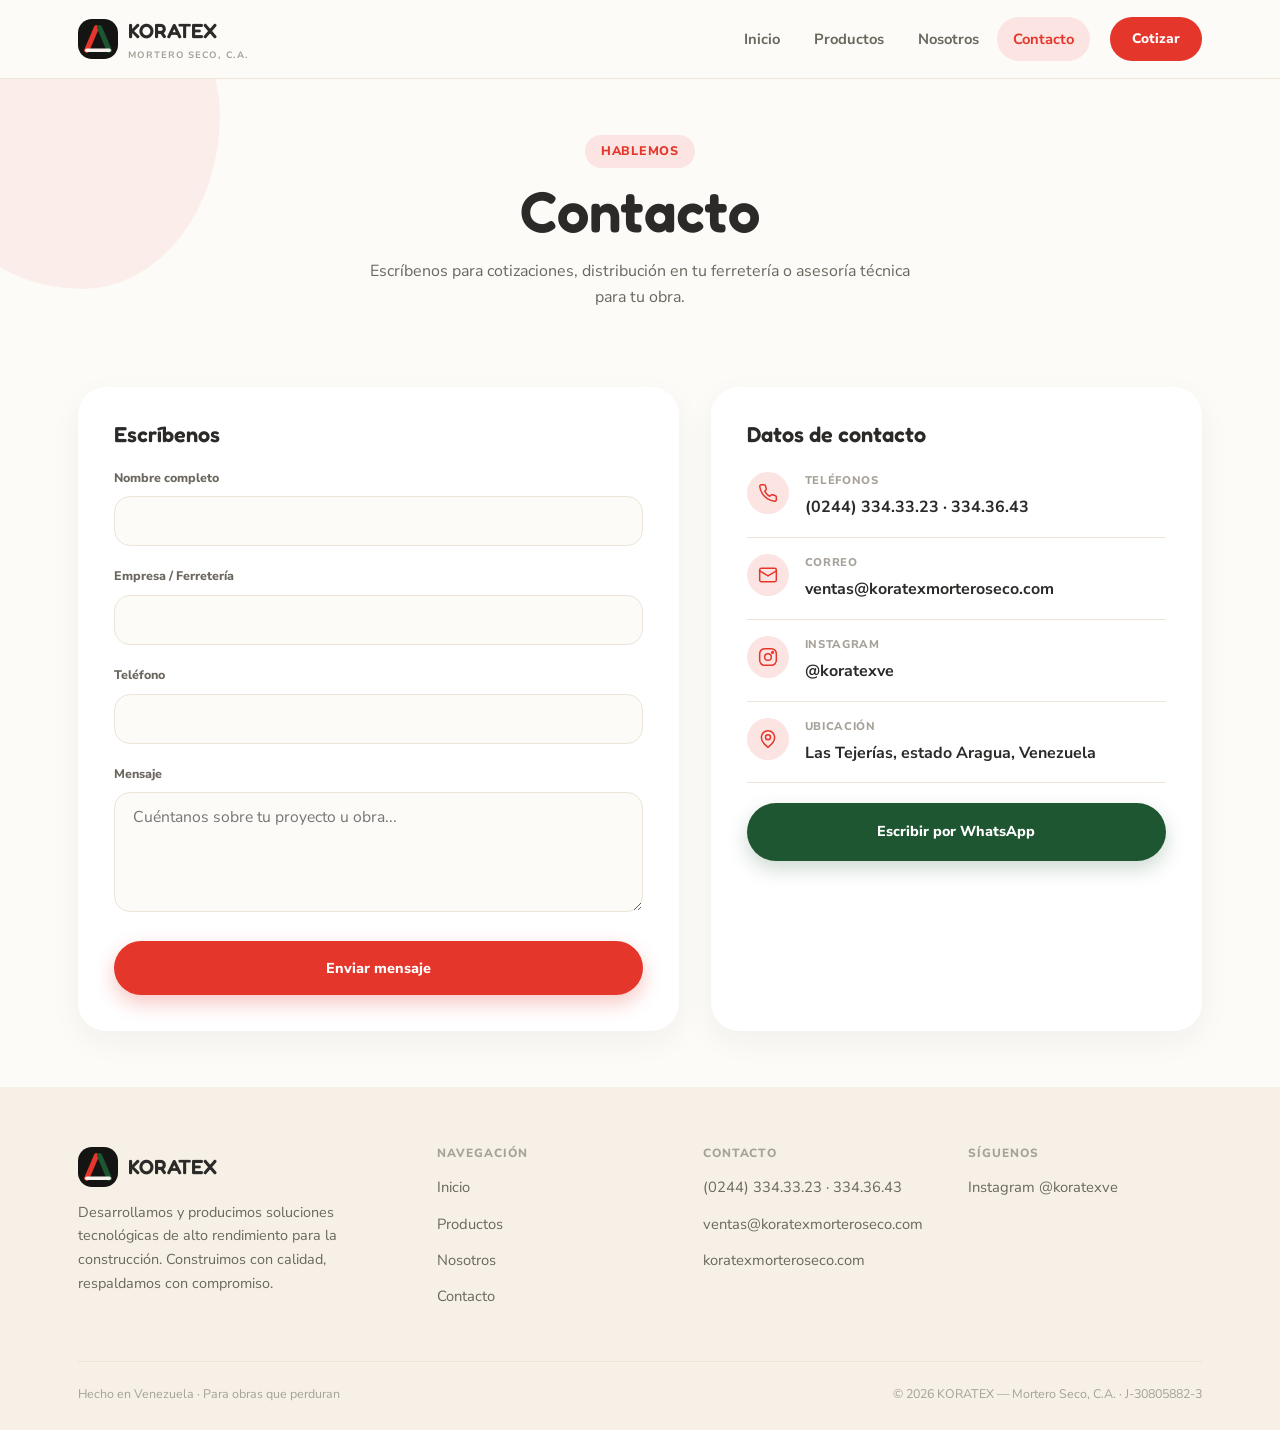
==== commit 84af34b9: "Redesign sitio-web with a simpler, fresher, organic style Same content and page structure, entirely " ====
--- a/sitio-web/contacto.html
+++ b/sitio-web/contacto.html
@@ -12,38 +12,44 @@
 <meta property="og:locale" content="es_VE">
 <link rel="preconnect" href="https://fonts.googleapis.com">
 <link rel="preconnect" href="https://fonts.gstatic.com" crossorigin>
-<link href="https://fonts.googleapis.com/css2?family=Anton&family=Montserrat:wght@400;500;600;700;800&display=swap" rel="stylesheet">
-<link rel="icon" type="image/svg+xml" href="./favicon.svg">
-<link rel="stylesheet" href="css/style.css">
+<link href="https://fonts.googleapis.com/css2?family=Fredoka:wght@500;600;700&family=Nunito+Sans:wght@400;600;700;800&display=swap" rel="stylesheet">
+<link rel="icon" type="image/svg+xml" href="favicon.svg">
+<link rel="stylesheet" href="css/style.css?v=4">
 </head>
 <body>
-
-<header class="site-header">
-  <div class="wrap">
-    <a href="./index.html" class="logo"><svg class="logo-mark" viewBox="0 0 100 100" role="img" aria-label="Isotipo KORATEX"><rect width="100" height="100" rx="24" fill="#141412"/><path d="M22 78 L46 22" stroke="#E4362B" stroke-width="13" stroke-linecap="round"/><path d="M54 22 L78 78" stroke="#1E5631" stroke-width="13" stroke-linecap="round"/><path d="M22 78 L78 78" stroke="#F6F3EE" stroke-width="9" stroke-linecap="round"/></svg><span class="logo-text">KORA<span>TEX</span> <small>MORTERO SECO, C.A.</small></span></a>
-    <nav class="main-nav" id="mainNav">
-      <a href="./index.html" class="">Inicio</a>
-      <a href="./productos.html" class="">Productos</a>
-      <a href="./nosotros.html" class="">Nosotros</a>
-      <a href="./contacto.html" class="active">Contacto</a>
+<header class="nav">
+  <div class="nav-inner">
+    <a href="index.html" class="brand">
+      <svg class="brand-mark" width="40" height="40" viewBox="0 0 100 100" role="img" aria-label="Isotipo KORATEX"><rect width="100" height="100" rx="26" fill="#141412"/><path d="M22 78 L46 22" stroke="#E4362B" stroke-width="13" stroke-linecap="round"/><path d="M54 22 L78 78" stroke="#1E5631" stroke-width="13" stroke-linecap="round"/><path d="M22 78 L78 78" stroke="#F6F3EE" stroke-width="9" stroke-linecap="round"/></svg>
+      <span>
+        <span class="brand-word">KORATEX</span>
+        <span class="brand-sub">Mortero Seco, C.A.</span>
+      </span>
+    </a>
+    <nav class="nav-links" id="navLinks">
+      <a href="index.html" class="">Inicio</a>
+      <a href="productos.html" class="">Productos</a>
+      <a href="nosotros.html" class="">Nosotros</a>
+      <a href="contacto.html" class="active">Contacto</a>
     </nav>
-    <button class="nav-toggle" id="navToggle" aria-label="Abrir menú">☰</button>
+    <a href="contacto.html" class="nav-cta">Cotizar</a>
+    <button class="nav-burger" id="navBurger" aria-label="Abrir menú"><span></span><span></span><span></span></button>
   </div>
 </header>
-<div class="trowel-divider thin"></div>
 
-<section class="ficha-hero">
+<section class="p-hero">
+  <div class="blob blob-rojo blob-shape" style="width:300px; height:300px; top:-90px; left:-80px;"></div>
   <div class="wrap">
     <span class="eyebrow">Hablemos</span>
-    <h1>Contacto</h1>
-    <p style="max-width:600px; color:#C9C6BD; margin-top:16px;">Escríbenos para cotizaciones, distribución en tu ferretería o asesoría técnica para tu obra.</p>
+    <h1 style="margin-top:12px;">Contacto</h1>
+    <p style="max-width:560px; color:var(--gris); margin:16px auto 0;">Escríbenos para cotizaciones, distribución en tu ferretería o asesoría técnica para tu obra.</p>
   </div>
 </section>
 
-<section class="section-hueso">
+<section class="section-tight">
   <div class="wrap contact-grid">
-    <div>
-      <h3 style="margin-bottom:24px;">Escríbenos</h3>
+    <div class="contact-card">
+      <h3 style="margin-bottom:22px;">Escríbenos</h3>
       <form id="contactForm" action="mailto:ventas@koratexmorteroseco.com" method="post" enctype="text/plain">
         <div class="field">
           <label for="nombre">Nombre completo</label>
@@ -61,47 +67,38 @@
           <label for="mensaje">Mensaje</label>
           <textarea id="mensaje" name="mensaje" required placeholder="Cuéntanos sobre tu proyecto u obra..."></textarea>
         </div>
-        <button type="submit" class="btn btn-rojo">Enviar mensaje</button>
+        <button type="submit" class="btn btn-primary btn-block">Enviar mensaje</button>
       </form>
     </div>
 
-    <div>
-      <h3 style="margin-bottom:24px;">Datos de contacto</h3>
-      <div class="contact-info-item">
-        <span class="eyebrow">Teléfonos</span>
-        <div class="val">(0244) 334.33.23 · 334.36.43</div>
-      </div>
-      <div class="contact-info-item">
-        <span class="eyebrow">Correo</span>
-        <div class="val">ventas@koratexmorteroseco.com</div>
-      </div>
-      <div class="contact-info-item">
-        <span class="eyebrow">Instagram</span>
-        <div class="val">@koratexve</div>
-      </div>
-      <div class="contact-info-item">
-        <span class="eyebrow">Ubicación</span>
-        <div class="val">Las Tejerías, estado Aragua, Venezuela</div>
-      </div>
-      <a href="https://wa.me/584243343323" class="btn btn-verde" style="margin-top:10px;">Escribir por WhatsApp</a>
+    <div class="contact-card">
+      <h3 style="margin-bottom:10px;">Datos de contacto</h3>
+      <div class="info-row"><span class="info-icon"><svg viewBox="0 0 24 24" fill="none" stroke="currentColor" stroke-width="1.8" stroke-linecap="round" stroke-linejoin="round"><path d="M22 16.92v3a2 2 0 0 1-2.18 2 19.79 19.79 0 0 1-8.63-3.07 19.5 19.5 0 0 1-6-6 19.79 19.79 0 0 1-3.07-8.67A2 2 0 0 1 4.11 2h3a2 2 0 0 1 2 1.72c.127.96.361 1.903.7 2.81a2 2 0 0 1-.45 2.11L8.09 9.91a16 16 0 0 0 6 6l1.27-1.27a2 2 0 0 1 2.11-.45c.907.339 1.85.573 2.81.7A2 2 0 0 1 22 16.92z"/></svg></span><div><span class="lbl">Teléfonos</span><div class="val">(0244) 334.33.23 · 334.36.43</div></div></div>
+      <div class="info-row"><span class="info-icon"><svg viewBox="0 0 24 24" fill="none" stroke="currentColor" stroke-width="1.8" stroke-linecap="round" stroke-linejoin="round"><rect x="2" y="4" width="20" height="16" rx="2"/><path d="m2 7 10 6 10-6"/></svg></span><div><span class="lbl">Correo</span><div class="val">ventas@koratexmorteroseco.com</div></div></div>
+      <div class="info-row"><span class="info-icon"><svg viewBox="0 0 24 24" fill="none" stroke="currentColor" stroke-width="1.8" stroke-linecap="round" stroke-linejoin="round"><rect x="2" y="2" width="20" height="20" rx="6"/><circle cx="12" cy="12" r="4"/><circle cx="17.5" cy="6.5" r="1"/></svg></span><div><span class="lbl">Instagram</span><div class="val">@koratexve</div></div></div>
+      <div class="info-row"><span class="info-icon"><svg viewBox="0 0 24 24" fill="none" stroke="currentColor" stroke-width="1.8" stroke-linecap="round" stroke-linejoin="round"><path d="M20 10c0 6-8 12-8 12s-8-6-8-12a8 8 0 0 1 16 0Z"/><circle cx="12" cy="10" r="3"/></svg></span><div><span class="lbl">Ubicación</span><div class="val">Las Tejerías, estado Aragua, Venezuela</div></div></div>
+      <a href="https://wa.me/584243343323" class="btn btn-verde btn-block" style="margin-top:20px;">Escribir por WhatsApp</a>
     </div>
   </div>
 </section>
 
-<footer class="site-footer">
+<footer class="footer">
   <div class="wrap">
-    <div class="foot-grid">
-      <div>
-        <div class="logo"><svg class="logo-mark" viewBox="0 0 100 100" role="img" aria-label="Isotipo KORATEX"><rect width="100" height="100" rx="24" fill="#141412"/><path d="M22 78 L46 22" stroke="#E4362B" stroke-width="13" stroke-linecap="round"/><path d="M54 22 L78 78" stroke="#1E5631" stroke-width="13" stroke-linecap="round"/><path d="M22 78 L78 78" stroke="#F6F3EE" stroke-width="9" stroke-linecap="round"/></svg><span class="logo-text">KORA<span>TEX</span></span></div>
-        <p class="tagline">Desarrollamos y producimos soluciones tecnológicas de alto rendimiento para la construcción. Construimos con calidad, respaldamos con compromiso.</p>
+    <div class="footer-inner">
+      <div class="footer-brand">
+        <a href="index.html" class="brand">
+          <svg class="brand-mark" width="40" height="40" viewBox="0 0 100 100" role="img" aria-label="Isotipo KORATEX"><rect width="100" height="100" rx="26" fill="#141412"/><path d="M22 78 L46 22" stroke="#E4362B" stroke-width="13" stroke-linecap="round"/><path d="M54 22 L78 78" stroke="#1E5631" stroke-width="13" stroke-linecap="round"/><path d="M22 78 L78 78" stroke="#F6F3EE" stroke-width="9" stroke-linecap="round"/></svg>
+          <span class="brand-word">KORATEX</span>
+        </a>
+        <p>Desarrollamos y producimos soluciones tecnológicas de alto rendimiento para la construcción. Construimos con calidad, respaldamos con compromiso.</p>
       </div>
       <div>
         <h4>Navegación</h4>
         <ul>
-          <li><a href="./index.html">Inicio</a></li>
-          <li><a href="./productos.html">Productos</a></li>
-          <li><a href="./nosotros.html">Nosotros</a></li>
-          <li><a href="./contacto.html">Contacto</a></li>
+          <li><a href="index.html">Inicio</a></li>
+          <li><a href="productos.html">Productos</a></li>
+          <li><a href="nosotros.html">Nosotros</a></li>
+          <li><a href="contacto.html">Contacto</a></li>
         </ul>
       </div>
       <div>
@@ -110,16 +107,21 @@
           <li>(0244) 334.33.23 · 334.36.43</li>
           <li>ventas@koratexmorteroseco.com</li>
           <li>koratexmorteroseco.com</li>
+        </ul>
+      </div>
+      <div>
+        <h4>Síguenos</h4>
+        <ul>
           <li>Instagram @koratexve</li>
         </ul>
       </div>
     </div>
-    <div class="bottom">
+    <div class="footer-bottom">
       <span>Hecho en Venezuela · Para obras que perduran</span>
       <span>© 2026 KORATEX — Mortero Seco, C.A. · J-30805882-3</span>
     </div>
   </div>
 </footer>
-<script src="js/main.js"></script>
+<script src="js/main.js?v=4"></script>
 </body>
 </html>
--- a/sitio-web/css/style.css
+++ b/sitio-web/css/style.css
@@ -1,25 +1,40 @@
 /* ==========================================================================
-   KORATEX — Sistema de diseño
-   Paleta: Rojo #E4362B · Verde #1E5631 · Carbón #141412 · Hueso #F6F3EE · Concreto #8A8D89
-   Tipografía: Anton (display) + Montserrat (cuerpo / UI)
-   Firma visual: franja diagonal tipo "paletazo" (trowel stroke) entre secciones,
-   que recrea la geometría diagonal roja/verde del isotipo de la marca.
+   KORATEX — Sistema de diseño v4 · "Simple, fresco, orgánico"
+   Paleta: Rojo #E4362B · Verde #1E5631 sobre fondo crema cálido
+   Tipografía: Fredoka (display, redondeada) + Nunito Sans (cuerpo)
+   Firma visual: manchas orgánicas suaves, esquinas muy redondeadas,
+   sombras suaves en vez de bordes duros, mucho aire entre secciones.
    ========================================================================== */
 
 :root {
   --rojo: #E4362B;
-  --rojo-oscuro: #B82A21;
+  --rojo-oscuro: #C82C22;
+  --rojo-pastel: #FBE4E1;
   --verde: #1E5631;
   --verde-claro: #2C7A47;
-  --carbon: #141412;
-  --carbon-2: #1D1C19;
-  --hueso: #F6F3EE;
-  --concreto: #8A8D89;
-  --concreto-oscuro: #55574F;
-  --radius: 22px;
-  --radius-sm: 14px;
-  --radius-pill: 999px;
-  --max: 1200px;
+  --verde-pastel: #E1EEE4;
+
+  --crema: #FDFBF7;
+  --crema-2: #F6F0E6;
+  --tinta: #2B2A28;
+  --gris: #6B675F;
+  --gris-claro: #A6A199;
+  --linea: #ECE5D8;
+
+  --cat-adhesivos: #2F5D82;
+  --cat-adhesivos-bg: #E4ECF3;
+  --cat-estucos: #C97A2B;
+  --cat-estucos-bg: #F8EEE0;
+  --cat-acabados: #1E5631;
+  --cat-acabados-bg: #E1EEE4;
+  --cat-pinturas: #E4362B;
+  --cat-pinturas-bg: #FBE4E1;
+  --cat-impermeabilizantes: #1E7C7C;
+  --cat-impermeabilizantes-bg: #DFF0EF;
+
+  --radius: 28px;
+  --radius-sm: 16px;
+  --max: 1180px;
 }
 
 * { box-sizing: border-box; }
@@ -27,571 +42,489 @@
 
 body {
   margin: 0;
-  background: var(--hueso);
-  color: var(--carbon);
-  font-family: 'Montserrat', sans-serif;
+  background: var(--crema);
+  color: var(--tinta);
+  font-family: 'Nunito Sans', sans-serif;
   font-size: 16px;
-  line-height: 1.6;
+  line-height: 1.65;
   -webkit-font-smoothing: antialiased;
 }
 
-h1, h2, h3, .display {
-  font-family: 'Anton', sans-serif;
-  font-weight: 400;
-  text-transform: uppercase;
-  letter-spacing: 0.01em;
-  line-height: 0.95;
+h1, h2, h3, h4, .display {
+  font-family: 'Fredoka', sans-serif;
+  font-weight: 600;
+  line-height: 1.08;
   margin: 0;
-}
-
-h1 { font-size: clamp(2.6rem, 6vw, 5rem); }
-h2 { font-size: clamp(1.9rem, 4vw, 3rem); }
-h3 { font-size: clamp(1.2rem, 2.4vw, 1.7rem); }
+  color: var(--tinta);
+}
+
+h1 { font-size: clamp(2.3rem, 5vw, 3.6rem); }
+h2 { font-size: clamp(1.7rem, 3.4vw, 2.4rem); }
+h3 { font-size: clamp(1.1rem, 2vw, 1.35rem); }
 
 p { margin: 0 0 1em; color: inherit; }
-
 a { color: inherit; text-decoration: none; }
+ul { margin: 0; padding: 0; }
+img { max-width: 100%; display: block; }
+
+.wrap { max-width: var(--max); margin: 0 auto; padding: 0 28px; }
 
 .eyebrow {
-  font-family: 'Montserrat', sans-serif;
-  font-weight: 700;
-  font-size: 0.72rem;
-  letter-spacing: 0.18em;
+  display: inline-block;
+  font-family: 'Nunito Sans', sans-serif;
+  font-weight: 800;
+  font-size: 0.78rem;
+  letter-spacing: 0.06em;
   text-transform: uppercase;
   color: var(--rojo);
-}
-
-.eyebrow.verde { color: var(--verde); }
-.eyebrow.claro { color: var(--concreto); }
-
-.wrap {
+  background: var(--rojo-pastel);
+  padding: 6px 16px;
+  border-radius: 999px;
+}
+.eyebrow.verde { color: var(--verde-claro); background: var(--verde-pastel); }
+
+/* -------------------- Manchas orgánicas -------------------- */
+.blob {
+  position: absolute;
+  z-index: 0;
+  filter: blur(0px);
+  opacity: .55;
+  pointer-events: none;
+}
+.blob-rojo { background: var(--rojo-pastel); }
+.blob-verde { background: var(--verde-pastel); }
+.blob-shape {
+  border-radius: 62% 38% 46% 54% / 48% 42% 58% 52%;
+}
+
+/* -------------------- Header -------------------- */
+.nav {
+  position: sticky;
+  top: 0;
+  z-index: 60;
+  background: rgba(253,251,247,.9);
+  backdrop-filter: blur(10px);
+  border-bottom: 1px solid var(--linea);
+}
+.nav-inner {
   max-width: var(--max);
   margin: 0 auto;
-  padding: 0 24px;
-}
-
-img { max-width: 100%; display: block; }
-
-/* -------------------- Header -------------------- */
-.site-header {
-  position: sticky;
-  top: 0;
-  z-index: 50;
-  background: var(--carbon);
-  box-shadow: 0 6px 24px rgba(20,20,18,.25);
-}
-
-.site-header .wrap {
+  padding: 0 28px;
+  height: 78px;
   display: flex;
   align-items: center;
   justify-content: space-between;
-  height: 84px;
-}
-
-.logo {
-  font-family: 'Anton', sans-serif;
-  font-size: 1.6rem;
-  color: var(--hueso);
-  letter-spacing: 0.02em;
-  display: flex;
-  align-items: center;
-  gap: 12px;
-}
-.logo-mark {
-  width: 42px;
-  height: 42px;
+  gap: 20px;
+}
+.brand { display: flex; align-items: center; gap: 10px; flex-shrink: 0; }
+.brand-mark {
+  width: 40px; height: 40px;
   flex-shrink: 0;
-  border-radius: 12px;
+  border-radius: 14px;
   display: block;
 }
-.logo-text { display: flex; align-items: baseline; gap: 8px; }
-.logo span { color: var(--rojo); }
-.logo small {
-  font-family: 'Montserrat', sans-serif;
-  font-size: 0.55rem;
-  color: var(--concreto);
-  letter-spacing: 0.12em;
+.brand-word {
+  font-family: 'Fredoka', sans-serif;
   font-weight: 600;
+  font-size: 1.28rem;
+  color: var(--tinta);
+}
+.brand-sub {
+  display: block;
+  font-size: 0.58rem;
+  color: var(--gris-claro);
+  letter-spacing: 0.1em;
   text-transform: uppercase;
-}
-
-nav.main-nav { display: flex; gap: 2rem; }
-nav.main-nav a {
-  color: var(--hueso);
-  font-weight: 600;
-  font-size: 0.85rem;
-  letter-spacing: 0.04em;
-  text-transform: uppercase;
-  position: relative;
-  padding: 6px 0;
-}
-nav.main-nav a::after {
-  content: "";
-  position: absolute;
-  left: 0; bottom: 0;
-  width: 0; height: 2px;
+  font-weight: 700;
+  font-family: 'Nunito Sans', sans-serif;
+}
+
+.nav-links { display: flex; gap: 2px; margin-left: auto; }
+.nav-links a {
+  color: var(--gris);
+  font-weight: 700;
+  font-size: 0.92rem;
+  padding: 10px 16px;
+  border-radius: 999px;
+  transition: color .15s ease, background .15s ease;
+}
+.nav-links a:hover { color: var(--tinta); background: var(--crema-2); }
+.nav-links a.active { color: var(--rojo); background: var(--rojo-pastel); }
+
+.nav-cta {
+  display: inline-flex;
+  align-items: center;
+  gap: 6px;
   background: var(--rojo);
-  transition: width .2s ease;
-}
-nav.main-nav a:hover::after,
-nav.main-nav a.active::after { width: 100%; }
-nav.main-nav a.active { color: var(--rojo); }
-
-.nav-toggle {
+  color: #fff;
+  font-weight: 800;
+  font-size: 0.86rem;
+  padding: 11px 22px;
+  border-radius: 999px;
+  white-space: nowrap;
+  transition: background .15s ease, transform .15s ease;
+}
+.nav-cta:hover { background: var(--rojo-oscuro); transform: translateY(-1px); }
+
+.nav-burger {
   display: none;
+  flex-direction: column;
+  gap: 5px;
   background: none;
   border: none;
-  color: var(--hueso);
-  font-size: 1.6rem;
   cursor: pointer;
-}
-
-@media (max-width: 860px) {
-  nav.main-nav {
+  padding: 6px;
+}
+.nav-burger span { width: 22px; height: 2px; border-radius: 2px; background: var(--tinta); display: block; }
+
+@media (max-width: 900px) {
+  .nav-links {
     position: fixed;
-    top: 76px; left: 0; right: 0;
-    background: var(--carbon);
+    top: 78px; left: 0; right: 0;
+    background: var(--crema);
     flex-direction: column;
-    gap: 0;
+    gap: 4px;
     max-height: 0;
     overflow: hidden;
     transition: max-height .3s ease;
-    border-bottom: 3px solid var(--rojo);
+    padding: 0 20px;
+    border-bottom: 1px solid var(--linea);
   }
-  nav.main-nav.open { max-height: 400px; }
-  nav.main-nav a { padding: 16px 24px; border-top: 1px solid rgba(255,255,255,.08); }
-  .nav-toggle { display: block; }
-}
-
-/* -------------------- Ola orgánica (firma de marca) -------------------- */
-.trowel-divider {
-  height: 26px;
-  width: 100%;
-  background-color: var(--carbon);
-  background-image:
-    radial-gradient(circle at 10px 10px, var(--rojo) 9px, transparent 9.5px),
-    radial-gradient(circle at 40px 16px, var(--verde) 7px, transparent 7.5px),
-    radial-gradient(circle at 65px 6px, var(--rojo) 5px, transparent 5.5px);
-  background-size: 90px 26px;
-  background-repeat: repeat-x;
-  border-radius: 0 0 0 0;
-}
-.trowel-divider.thin { height: 14px; background-size: 60px 14px; }
-
-/* -------------------- Hero -------------------- */
-.hero {
-  position: relative;
-  background: linear-gradient(180deg, rgba(20,20,18,.35), rgba(20,20,18,.88)), var(--carbon);
-  background-size: cover;
-  background-position: center;
-  color: var(--hueso);
-  padding: 130px 0 110px;
-  overflow: hidden;
-  border-radius: 0 0 56px 56px;
-}
-.hero::before {
-  content: "";
-  position: absolute;
-  top: -120px; right: -120px;
-  width: 460px; height: 460px;
-  background: radial-gradient(circle, rgba(228,54,43,.30), transparent 70%);
-  border-radius: 50%;
-  z-index: 1;
-}
-.hero::after {
-  content: "";
-  position: absolute;
-  bottom: -140px; left: -100px;
-  width: 380px; height: 380px;
-  background: radial-gradient(circle, rgba(30,86,49,.35), transparent 70%);
-  border-radius: 50%;
-  z-index: 1;
-}
-.hero .wrap { position: relative; z-index: 2; }
-.hero .eyebrow { color: var(--rojo); }
-.hero h1 { color: var(--hueso); margin-top: 12px; }
-.hero h1 span { color: var(--rojo); }
-.hero p.lead {
-  max-width: 640px;
-  margin-top: 22px;
-  font-size: 1.1rem;
-  color: #D8D5CD;
-}
-.hero-actions { margin-top: 34px; display: flex; gap: 16px; flex-wrap: wrap; }
+  .nav-links.open { max-height: 400px; padding: 12px 20px 20px; }
+  .nav-links a { padding: 14px 18px; }
+  .nav-cta { display: none; }
+  .nav-burger { display: flex; }
+}
 
 /* -------------------- Botones -------------------- */
 .btn {
-  display: inline-block;
-  padding: 15px 32px;
-  font-weight: 700;
-  font-size: 0.85rem;
-  letter-spacing: 0.06em;
-  text-transform: uppercase;
-  border-radius: var(--radius-pill);
+  display: inline-flex;
+  align-items: center;
+  gap: 8px;
+  padding: 15px 30px;
+  font-weight: 800;
+  font-size: 0.9rem;
+  border-radius: 999px;
   border: 2px solid transparent;
   cursor: pointer;
   transition: transform .15s ease, background .15s ease, color .15s ease, box-shadow .15s ease;
-}
-.btn:hover { box-shadow: 0 10px 22px rgba(20,20,18,.18); }
+  font-family: 'Nunito Sans', sans-serif;
+}
 .btn:hover { transform: translateY(-2px); }
-.btn-rojo { background: var(--rojo); color: var(--hueso); }
-.btn-rojo:hover { background: var(--rojo-oscuro); }
-.btn-outline { border-color: var(--hueso); color: var(--hueso); }
-.btn-outline:hover { background: var(--hueso); color: var(--carbon); }
-.btn-verde { background: var(--verde); color: var(--hueso); }
-.btn-verde:hover { background: #16401f; }
+.btn-primary { background: var(--rojo); color: #fff; box-shadow: 0 8px 20px rgba(228,54,43,.28); }
+.btn-primary:hover { background: var(--rojo-oscuro); }
+.btn-outline { border-color: var(--tinta); color: var(--tinta); }
+.btn-outline:hover { background: var(--tinta); color: var(--crema); }
+.btn-verde { background: var(--verde); color: #fff; box-shadow: 0 8px 20px rgba(30,86,49,.22); }
+.btn-verde:hover { background: #163f24; }
+.btn-block { width: 100%; justify-content: center; }
 
 /* -------------------- Secciones -------------------- */
-section { padding: 80px 0; }
-.section-carbon { background: var(--carbon); color: var(--hueso); }
-.section-verde { background: var(--verde); color: var(--hueso); }
-.section-hueso { background: var(--hueso); color: var(--carbon); }
-
-.section-head { max-width: 720px; margin-bottom: 48px; }
-.section-head h2 { margin-top: 10px; }
-
-/* -------------------- Promesas / Tarjetas -------------------- */
-.grid-4 {
-  display: grid;
-  grid-template-columns: repeat(4, 1fr);
-  gap: 24px;
-}
-.grid-3 {
-  display: grid;
-  grid-template-columns: repeat(3, 1fr);
-  gap: 24px;
-}
-.grid-2 {
-  display: grid;
-  grid-template-columns: repeat(2, 1fr);
-  gap: 24px;
-}
-@media (max-width: 960px) {
-  .grid-4 { grid-template-columns: repeat(2, 1fr); }
-  .grid-3 { grid-template-columns: 1fr; }
-  .grid-2 { grid-template-columns: 1fr; }
-}
-@media (max-width: 560px) {
-  .grid-4 { grid-template-columns: 1fr; }
-}
-
-.promesa {
-  border: 1px solid rgba(255,255,255,.14);
-  padding: 30px 24px;
-  background: var(--carbon-2);
+section { padding: 84px 0; position: relative; overflow: hidden; }
+.section-crema2 { background: var(--crema-2); }
+.section-tight { padding: 56px 0; }
+
+.section-head { max-width: 640px; margin: 0 auto 48px; text-align: center; }
+.section-head h2 { margin-top: 14px; }
+.section-head p { margin-top: 14px; color: var(--gris); }
+
+/* -------------------- Hero -------------------- */
+.hero { padding: 76px 0 88px; text-align: center; }
+.hero .wrap { position: relative; z-index: 1; max-width: 760px; }
+.hero h1 { margin-top: 18px; }
+.hero h1 em { font-style: normal; color: var(--rojo); }
+.hero .lead { margin: 22px auto 0; font-size: 1.1rem; color: var(--gris); max-width: 560px; }
+.hero-actions { margin-top: 32px; display: flex; gap: 14px; flex-wrap: wrap; justify-content: center; }
+
+/* -------------------- Promesas -------------------- */
+.promise-grid { display: grid; grid-template-columns: repeat(4, 1fr); gap: 24px; }
+@media (max-width: 960px) { .promise-grid { grid-template-columns: 1fr 1fr; } }
+@media (max-width: 560px) { .promise-grid { grid-template-columns: 1fr; } }
+.promise-card {
+  background: #fff;
   border-radius: var(--radius);
-  transition: transform .2s ease, border-color .2s ease;
-}
-.promesa:hover { transform: translateY(-4px); border-color: var(--rojo); }
-.promesa .num {
-  font-family: 'Anton', sans-serif;
+  padding: 32px 26px;
+  text-align: center;
+  box-shadow: 0 10px 30px rgba(43,42,40,.05);
+  transition: transform .2s ease, box-shadow .2s ease;
+}
+.promise-card:hover { transform: translateY(-6px); box-shadow: 0 16px 36px rgba(43,42,40,.09); }
+.promise-icon {
+  width: 58px; height: 58px;
+  border-radius: 50%;
+  background: var(--rojo-pastel);
   color: var(--rojo);
-  font-size: 2rem;
-  display: block;
-  margin-bottom: 10px;
-}
-.promesa h3 { color: var(--hueso); font-size: 1rem; margin-bottom: 6px; }
-.promesa p { color: var(--concreto); font-size: 0.92rem; margin: 0; }
-
-/* -------------------- Cards de producto -------------------- */
-.product-card {
-  background: #fff;
-  border: 1px solid #E2DED5;
+  display: flex; align-items: center; justify-content: center;
+  margin: 0 auto 18px;
+}
+.promise-icon svg { width: 28px; height: 28px; }
+.promise-card h3 { margin-bottom: 8px; font-size: 1.05rem; }
+.promise-card p { font-size: 0.9rem; color: var(--gris); margin: 0; }
+
+/* -------------------- Callout / Certificación -------------------- */
+.callout {
+  background: #fff;
   border-radius: var(--radius);
+  padding: 40px;
+  display: flex;
+  gap: 28px;
+  align-items: center;
+  box-shadow: 0 10px 30px rgba(43,42,40,.05);
+}
+@media (max-width: 700px) { .callout { flex-direction: column; text-align: center; } }
+.callout-icon {
+  width: 72px; height: 72px;
+  flex-shrink: 0;
+  border-radius: 50%;
+  background: var(--verde-pastel);
+  color: var(--verde-claro);
+  display: flex; align-items: center; justify-content: center;
+}
+.callout-icon svg { width: 34px; height: 34px; }
+.callout h3 { margin-bottom: 8px; }
+.callout p { color: var(--gris); margin: 0; }
+.cert-tag {
+  display: inline-flex;
+  align-items: center;
+  gap: 8px;
+  background: var(--verde-pastel);
+  color: var(--verde-claro);
+  padding: 8px 18px;
+  border-radius: 999px;
+  font-weight: 800;
+  font-size: 0.76rem;
+  letter-spacing: .03em;
+  margin-top: 14px;
+}
+
+/* -------------------- Product cards -------------------- */
+.p-grid { display: grid; grid-template-columns: repeat(3, 1fr); gap: 24px; }
+@media (max-width: 960px) { .p-grid { grid-template-columns: 1fr 1fr; } }
+@media (max-width: 620px) { .p-grid { grid-template-columns: 1fr; } }
+
+.p-card {
+  background: #fff;
+  border-radius: var(--radius);
+  padding: 30px;
   display: flex;
   flex-direction: column;
-  overflow: hidden;
-  transition: box-shadow .25s ease, transform .25s ease, border-color .25s ease;
-}
-.product-card:hover { transform: translateY(-6px); box-shadow: 0 16px 32px rgba(20,20,18,.14); border-color: var(--rojo); }
-.product-card .thumb {
-  aspect-ratio: 4/3;
-  background: linear-gradient(135deg, var(--carbon) 0%, var(--carbon-2) 100%);
+  box-shadow: 0 10px 30px rgba(43,42,40,.05);
+  transition: transform .2s ease, box-shadow .2s ease;
+}
+.p-card:hover { transform: translateY(-6px); box-shadow: 0 18px 38px rgba(43,42,40,.1); }
+.p-badge {
+  width: 54px; height: 54px;
+  border-radius: 50%;
+  background: var(--cat-color-bg, var(--rojo-pastel));
+  color: var(--cat-color, var(--rojo));
   display: flex; align-items: center; justify-content: center;
-  color: var(--concreto);
-  font-size: 0.75rem;
-  text-align: center;
-  padding: 12px;
-  position: relative;
-  overflow: hidden;
-}
-.product-card .thumb::after {
-  content: "";
-  position: absolute;
-  width: 160px; height: 160px;
-  right: -50px; bottom: -60px;
-  background: radial-gradient(circle, var(--rojo) 0%, transparent 68%);
-  opacity: .55;
+  margin-bottom: 18px;
+}
+.p-badge svg { width: 26px; height: 26px; }
+.p-card .p-line { font-size: 0.7rem; letter-spacing: 0.08em; text-transform: uppercase; color: var(--gris-claro); font-weight: 800; }
+.p-card h3 { margin-top: 8px; margin-bottom: 8px; }
+.p-card p { font-size: 0.92rem; color: var(--gris); flex: 1; margin: 0; }
+.p-card-foot {
+  margin-top: 18px;
+  display: flex;
+  align-items: center;
+  justify-content: space-between;
+  font-weight: 800;
+  font-size: 0.82rem;
+  color: var(--rojo);
+}
+.p-card:hover .p-arrow { transform: translateX(4px); }
+.p-arrow { transition: transform .15s ease; }
+
+[data-cat="adhesivos"] { --cat-color: var(--cat-adhesivos); --cat-color-bg: var(--cat-adhesivos-bg); }
+[data-cat="estucos"] { --cat-color: var(--cat-estucos); --cat-color-bg: var(--cat-estucos-bg); }
+[data-cat="acabados"] { --cat-color: var(--cat-acabados); --cat-color-bg: var(--cat-acabados-bg); }
+[data-cat="pinturas"] { --cat-color: var(--cat-pinturas); --cat-color-bg: var(--cat-pinturas-bg); }
+[data-cat="impermeabilizantes"] { --cat-color: var(--cat-impermeabilizantes); --cat-color-bg: var(--cat-impermeabilizantes-bg); }
+
+.badges { display: flex; flex-wrap: wrap; gap: 8px; margin: 20px 0; justify-content: center; }
+.badge {
+  background: var(--crema-2);
+  color: var(--tinta);
+  padding: 7px 16px;
+  font-size: 0.76rem;
+  font-weight: 800;
+  border-radius: 999px;
+}
+
+/* -------------------- Filtros -------------------- */
+.filtros { display: flex; flex-wrap: wrap; gap: 8px; margin-bottom: 40px; justify-content: center; }
+.filtro-btn {
+  padding: 11px 20px;
+  border: none;
+  background: #fff;
+  font-weight: 700;
+  font-size: 0.85rem;
+  cursor: pointer;
+  color: var(--tinta);
+  border-radius: 999px;
+  box-shadow: 0 4px 14px rgba(43,42,40,.05);
+  font-family: 'Nunito Sans', sans-serif;
+}
+.filtro-btn:hover { box-shadow: 0 6px 18px rgba(43,42,40,.1); }
+.filtro-btn.active { background: var(--rojo); color: #fff; box-shadow: 0 8px 20px rgba(228,54,43,.25); }
+
+/* -------------------- Ficha de producto -------------------- */
+.p-hero { padding: 56px 0 20px; text-align: center; }
+.back-link {
+  display: inline-flex;
+  align-items: center;
+  gap: 8px;
+  font-size: 0.85rem;
+  font-weight: 700;
+  color: var(--gris);
+  margin-bottom: 22px;
+}
+.back-link:hover { color: var(--rojo); }
+.p-hero h1 { margin-top: 14px; }
+.p-tagline {
+  color: var(--gris);
+  margin: 14px auto 0;
+  font-weight: 700;
+  font-size: 1rem;
+  max-width: 520px;
+}
+
+.p-detail-grid {
+  display: grid;
+  grid-template-columns: 1.3fr 0.9fr;
+  gap: 40px;
+  align-items: start;
+  text-align: left;
+}
+@media (max-width: 900px) { .p-detail-grid { grid-template-columns: 1fr; } }
+
+.p-spec-card {
+  background: #fff;
+  border-radius: var(--radius);
+  padding: 30px;
+  box-shadow: 0 10px 30px rgba(43,42,40,.05);
+}
+.p-spec-icon {
+  width: 64px; height: 64px;
   border-radius: 50%;
-}
-.product-card .thumb::before {
-  content: "";
-  position: absolute;
-  width: 100px; height: 100px;
-  left: -30px; top: -40px;
-  background: radial-gradient(circle, var(--verde-claro) 0%, transparent 70%);
-  opacity: .45;
-  border-radius: 50%;
-}
-.thumb-icon {
-  position: relative;
-  z-index: 1;
-  width: 56px;
-  height: 56px;
-  border-radius: 50%;
-  background: rgba(246,243,238,.1);
-  display: flex;
-  align-items: center;
-  justify-content: center;
-  margin: 0 auto 14px;
-  color: var(--hueso);
-}
-.thumb-icon svg { width: 26px; height: 26px; }
-.thumb-label {
-  position: relative;
-  z-index: 1;
-  display: block;
-  color: var(--hueso);
-  font-weight: 700;
-  font-size: 0.82rem;
-  letter-spacing: 0.03em;
-  text-transform: uppercase;
-}
-.product-card .body { padding: 22px; flex: 1; display: flex; flex-direction: column; }
-.product-card .linea { font-size: 0.68rem; letter-spacing: 0.1em; text-transform: uppercase; color: var(--concreto-oscuro); font-weight: 700; }
-.product-card h3 { margin-top: 6px; margin-bottom: 8px; }
-.product-card p { font-size: 0.9rem; color: #4A4A46; flex: 1; }
-.product-card .ver-mas { margin-top: 14px; font-weight: 700; font-size: 0.82rem; color: var(--rojo); letter-spacing: 0.03em; text-transform: uppercase; }
-
-.badges { display: flex; flex-wrap: wrap; gap: 8px; margin: 18px 0; }
-.badge {
-  border: 1.5px solid currentColor;
-  padding: 6px 14px;
-  font-size: 0.72rem;
-  font-weight: 700;
-  letter-spacing: 0.06em;
-  text-transform: uppercase;
-  border-radius: 999px;
-}
-
-/* -------------------- Filtros de categoría -------------------- */
-.filtros { display: flex; flex-wrap: wrap; gap: 10px; margin-bottom: 36px; }
-.filtro-btn {
-  padding: 10px 22px;
-  border: 1.5px solid var(--carbon);
-  background: transparent;
-  font-weight: 700;
-  font-size: 0.78rem;
-  letter-spacing: 0.05em;
-  text-transform: uppercase;
-  cursor: pointer;
-  border-radius: var(--radius-pill);
-}
-.filtro-btn.active, .filtro-btn:hover { background: var(--carbon); color: var(--hueso); }
-
-/* -------------------- Ficha de producto -------------------- */
-.ficha-hero {
-  background: var(--carbon);
-  color: var(--hueso);
-  padding: 64px 0 48px;
-  border-radius: 0 0 44px 44px;
-  position: relative;
-  overflow: hidden;
-}
-.ficha-hero::after {
-  content: "";
-  position: absolute;
-  width: 320px; height: 320px;
-  right: -140px; top: -160px;
-  background: radial-gradient(circle, rgba(228,54,43,.22), transparent 70%);
-  border-radius: 50%;
-  z-index: 0;
-}
-.ficha-hero .wrap { position: relative; z-index: 1; }
-.ficha-grid {
-  display: grid;
-  grid-template-columns: 1.1fr 0.9fr;
-  gap: 48px;
-  align-items: start;
-}
-@media (max-width: 860px) { .ficha-grid { grid-template-columns: 1fr; } }
-
-.ficha-visual {
-  aspect-ratio: 1/1;
-  background: linear-gradient(135deg, var(--carbon-2), var(--carbon));
-  border: 1px solid rgba(255,255,255,.12);
+  background: var(--cat-color-bg, var(--rojo-pastel));
+  color: var(--cat-color, var(--rojo));
+  display: flex; align-items: center; justify-content: center;
+  margin-bottom: 20px;
+}
+.p-spec-icon svg { width: 30px; height: 30px; }
+.spec-table { width: 100%; border-collapse: collapse; margin-bottom: 22px; }
+.spec-table td { padding: 10px 0; border-bottom: 1px solid var(--linea); font-size: 0.92rem; vertical-align: top; }
+.spec-table td:first-child { font-weight: 800; width: 38%; color: var(--gris-claro); text-transform: uppercase; font-size: 0.68rem; letter-spacing: .05em; }
+.spec-table tr:last-child td { border-bottom: none; }
+
+.chip-color { display: inline-flex; align-items: center; gap: 8px; margin-right: 14px; font-size: 0.85rem; font-weight: 700; }
+.chip-color .dot { width: 14px; height: 14px; border-radius: 50%; border: 1px solid var(--linea); display: inline-block; }
+.spec-note { margin-top: 6px; font-size: 0.78rem; font-style: italic; color: var(--gris-claro); }
+
+.p-blocks { display: grid; gap: 32px; }
+.p-block {
+  background: #fff;
   border-radius: var(--radius);
-  display: flex; align-items: center; justify-content: center;
-  color: var(--concreto);
-  font-size: 0.85rem;
-  text-align: center;
-  padding: 24px;
-  position: relative;
-  overflow: hidden;
-}
-.ficha-visual::after {
-  content: "";
-  position: absolute;
-  width: 60%; height: 60%;
-  right: -15%; bottom: -18%;
-  background: radial-gradient(circle, var(--rojo) 0%, transparent 70%);
-  opacity: .4;
-  border-radius: 50%;
-}
-.ficha-visual::before {
-  content: "";
-  position: absolute;
-  width: 40%; height: 40%;
-  left: -10%; top: -12%;
-  background: radial-gradient(circle, var(--verde-claro) 0%, transparent 70%);
-  opacity: .35;
-  border-radius: 50%;
-}
-.ficha-icon {
-  position: relative;
-  z-index: 1;
-  width: 88px;
-  height: 88px;
-  border-radius: 50%;
-  background: rgba(246,243,238,.1);
-  display: flex;
-  align-items: center;
-  justify-content: center;
-  margin: 0 auto 18px;
-  color: var(--hueso);
-}
-.ficha-icon svg { width: 42px; height: 42px; }
-.ficha-label {
-  position: relative;
-  z-index: 1;
-  display: block;
-  color: var(--hueso);
-  font-weight: 700;
-  font-size: 0.95rem;
-  letter-spacing: 0.03em;
-  text-transform: uppercase;
-}
-
-.ficha-body table { width: 100%; border-collapse: collapse; margin: 12px 0 24px; }
-.ficha-body td { padding: 6px 0; border-bottom: 1px solid #E2DED5; font-size: 0.92rem; vertical-align: top; }
-.ficha-body td:first-child { font-weight: 700; width: 34%; color: var(--concreto-oscuro); text-transform: uppercase; font-size: 0.72rem; letter-spacing: .05em; }
-
-.ficha-block { margin-bottom: 32px; }
-.ficha-block h3 { margin-bottom: 12px; color: var(--rojo); }
-.ficha-block.verde h3 { color: var(--verde); }
-.lista-check { list-style: none; padding: 0; margin: 0; }
-.lista-check li { padding: 8px 0 8px 22px; position: relative; border-bottom: 1px dashed #E2DED5; font-size: 0.94rem; }
-.lista-check li::before { content: "›"; position: absolute; left: 0; color: var(--rojo); font-weight: 700; font-size: 1.1rem; }
-
-.chip-color { display: inline-flex; align-items: center; gap: 8px; margin-right: 16px; font-size: 0.85rem; font-weight: 600; }
-.chip-color .dot { width: 16px; height: 16px; border-radius: 50%; border: 1px solid #ccc; display: inline-block; }
-
-.cert-strip {
-  display: inline-flex;
-  align-items: center;
-  gap: 10px;
-  border: 1.5px solid var(--verde);
-  color: var(--verde);
-  padding: 8px 18px;
-  font-weight: 700;
-  font-size: 0.78rem;
-  letter-spacing: .04em;
-  text-transform: uppercase;
-  margin-top: 8px;
-  border-radius: var(--radius-pill);
-}
-
-/* -------------------- Nosotros: Misión/Visión/Valores -------------------- */
-.mv-card {
-  background: var(--carbon-2);
-  border-left: 4px solid var(--rojo);
-  padding: 32px;
-  color: var(--hueso);
-  border-radius: var(--radius-sm);
-}
-.mv-card.verde { border-left-color: var(--verde); }
-.mv-card h3 { color: var(--rojo); margin-bottom: 14px; }
-.mv-card.verde h3 { color: var(--verde-claro); }
-
-.valor-item {
-  display: flex;
-  gap: 18px;
-  align-items: flex-start;
-  padding: 20px 0;
-  border-bottom: 1px solid #E2DED5;
-}
-.valor-item .idx {
-  font-family: 'Anton', sans-serif;
-  font-size: 1.6rem;
-  color: var(--rojo);
-  min-width: 50px;
-}
+  padding: 30px 32px;
+  box-shadow: 0 10px 30px rgba(43,42,40,.05);
+}
+.p-block .p-num { font-family: 'Fredoka', sans-serif; color: var(--rojo); font-size: 0.8rem; letter-spacing: .06em; text-transform: uppercase; font-weight: 600; }
+.p-block h3 { margin-top: 8px; margin-bottom: 14px; }
+.p-block.verde .p-num { color: var(--verde-claro); }
+.lista-check { list-style: none; }
+.lista-check li { padding: 9px 0 9px 26px; position: relative; border-bottom: 1px dashed var(--linea); font-size: 0.95rem; }
+.lista-check li:last-child { border-bottom: none; }
+.lista-check li::before { content: "🌿"; position: absolute; left: 0; font-size: .8rem; }
+
+/* -------------------- Nosotros -------------------- */
+.mv-grid { display: grid; grid-template-columns: 1fr 1fr; gap: 24px; text-align: left; }
+@media (max-width: 760px) { .mv-grid { grid-template-columns: 1fr; } }
+.mv-card { background: #fff; border-radius: var(--radius); padding: 36px; box-shadow: 0 10px 30px rgba(43,42,40,.05); }
+.mv-card h3 { margin-top: 14px; margin-bottom: 14px; }
+.mv-card p { color: var(--gris); margin: 0; }
+
+.valor-grid { display: grid; grid-template-columns: repeat(auto-fit, minmax(240px,1fr)); gap: 20px; text-align: left; }
+.valor-card {
+  background: #fff;
+  border-radius: var(--radius);
+  padding: 28px;
+  box-shadow: 0 10px 30px rgba(43,42,40,.05);
+}
+.valor-card .idx { font-family: 'Fredoka', sans-serif; font-size: 1.3rem; color: var(--rojo); }
+.valor-card h4 { font-size: 1.02rem; margin: 10px 0 8px; font-family: 'Fredoka', sans-serif; font-weight: 600; }
+.valor-card p { margin: 0; color: var(--gris); font-size: 0.92rem; }
 
 /* -------------------- Contacto -------------------- */
-.contact-grid { display: grid; grid-template-columns: 1fr 1fr; gap: 56px; }
-@media (max-width: 860px) { .contact-grid { grid-template-columns: 1fr; } }
+.contact-grid { display: grid; grid-template-columns: 1.1fr 0.9fr; gap: 32px; text-align: left; }
+@media (max-width: 900px) { .contact-grid { grid-template-columns: 1fr; } }
+
+.contact-card { background: #fff; border-radius: var(--radius); padding: 36px; box-shadow: 0 10px 30px rgba(43,42,40,.05); }
 
 .field { margin-bottom: 20px; }
-.field label { display: block; font-size: 0.78rem; font-weight: 700; letter-spacing: .04em; text-transform: uppercase; margin-bottom: 8px; color: var(--concreto-oscuro); }
+.field label { display: block; font-size: 0.78rem; font-weight: 800; margin-bottom: 8px; color: var(--gris); }
 .field input, .field textarea {
   width: 100%;
-  padding: 14px 18px;
-  border: 1.5px solid #D6D2C7;
-  background: #fff;
-  font-family: 'Montserrat', sans-serif;
-  font-size: 0.95rem;
+  padding: 13px 18px;
+  border: 1.5px solid var(--linea);
+  background: var(--crema);
+  font-family: 'Nunito Sans', sans-serif;
+  font-size: 0.98rem;
   border-radius: var(--radius-sm);
 }
-.field textarea { min-height: 130px; resize: vertical; border-radius: var(--radius); }
-.field input:focus, .field textarea:focus { outline: 2px solid var(--rojo); border-color: var(--rojo); }
-
-.contact-info-item { margin-bottom: 26px; }
-.contact-info-item .eyebrow { display: block; margin-bottom: 6px; }
-.contact-info-item .val { font-size: 1.15rem; font-weight: 700; }
+.field textarea { min-height: 120px; resize: vertical; }
+.field input:focus, .field textarea:focus { outline: none; border-color: var(--rojo); }
+
+.info-row { display: flex; gap: 16px; align-items: flex-start; padding: 16px 0; border-bottom: 1px solid var(--linea); }
+.info-row:last-child { border-bottom: none; }
+.info-icon {
+  width: 42px; height: 42px;
+  border-radius: 50%;
+  background: var(--rojo-pastel);
+  color: var(--rojo);
+  display: flex; align-items: center; justify-content: center;
+  flex-shrink: 0;
+}
+.info-icon svg { width: 20px; height: 20px; }
+.info-row .lbl { font-size: 0.7rem; letter-spacing: .06em; text-transform: uppercase; color: var(--gris-claro); font-weight: 800; display: block; margin-bottom: 4px; }
+.info-row .val { font-size: 1rem; font-weight: 700; }
 
 /* -------------------- Footer -------------------- */
-footer.site-footer {
-  background: var(--verde);
-  color: var(--hueso);
-  padding: 60px 0 26px;
-  border-radius: 44px 44px 0 0;
-  margin-top: -1px;
-}
-footer.site-footer .foot-grid {
+.footer { background: var(--crema-2); padding: 60px 0 26px; }
+.footer-inner {
   display: grid;
-  grid-template-columns: 1.4fr 1fr 1fr;
-  gap: 40px;
+  grid-template-columns: 1.4fr 1fr 1fr 1fr;
+  gap: 32px;
   margin-bottom: 40px;
-}
-@media (max-width: 760px) { footer.site-footer .foot-grid { grid-template-columns: 1fr; } }
-footer .logo { font-size: 1.6rem; margin-bottom: 12px; }
-footer .logo span { color: #FFD9D5; }
-footer p.tagline { color: #C9DBCB; max-width: 320px; font-size: 0.9rem; }
-footer h4 { font-size: 0.78rem; letter-spacing: .1em; text-transform: uppercase; margin-bottom: 16px; color: #CDE3CF; }
-footer ul { list-style: none; padding: 0; margin: 0; }
-footer li { margin-bottom: 10px; font-size: 0.92rem; }
-footer .bottom {
-  border-top: 1px solid rgba(255,255,255,.2);
+  text-align: left;
+}
+@media (max-width: 860px) { .footer-inner { grid-template-columns: 1fr 1fr; } }
+@media (max-width: 560px) { .footer-inner { grid-template-columns: 1fr; } }
+.footer-brand .brand { margin-bottom: 14px; }
+.footer-brand p { color: var(--gris); max-width: 300px; font-size: 0.9rem; }
+.footer h4 { font-family: 'Nunito Sans', sans-serif; font-size: 0.74rem; letter-spacing: .08em; text-transform: uppercase; margin-bottom: 16px; color: var(--gris-claro); font-weight: 800; }
+.footer ul { list-style: none; }
+.footer li { margin-bottom: 12px; font-size: 0.92rem; color: var(--gris); }
+.footer li a:hover { color: var(--rojo); }
+.footer-bottom {
+  border-top: 1px solid var(--linea);
   padding-top: 22px;
   display: flex;
   justify-content: space-between;
   flex-wrap: wrap;
   gap: 10px;
   font-size: 0.78rem;
-  color: #C9DBCB;
-  letter-spacing: .04em;
-  text-transform: uppercase;
+  color: var(--gris-claro);
+  text-align: left;
 }
 
 /* -------------------- Utilidades -------------------- */
 .center { text-align: center; }
-.mt-0 { margin-top: 0; }
 .reveal { animation: fadeUp .6s ease both; }
-@keyframes fadeUp { from { opacity: 0; transform: translateY(16px); } to { opacity: 1; transform: translateY(0); } }
-
+@keyframes fadeUp { from { opacity: 0; transform: translateY(14px); } to { opacity: 1; transform: translateY(0); } }
 @media (prefers-reduced-motion: reduce) {
   .reveal { animation: none; }
   html { scroll-behavior: auto; }
 }
-
 :focus-visible { outline: 3px solid var(--rojo); outline-offset: 2px; }
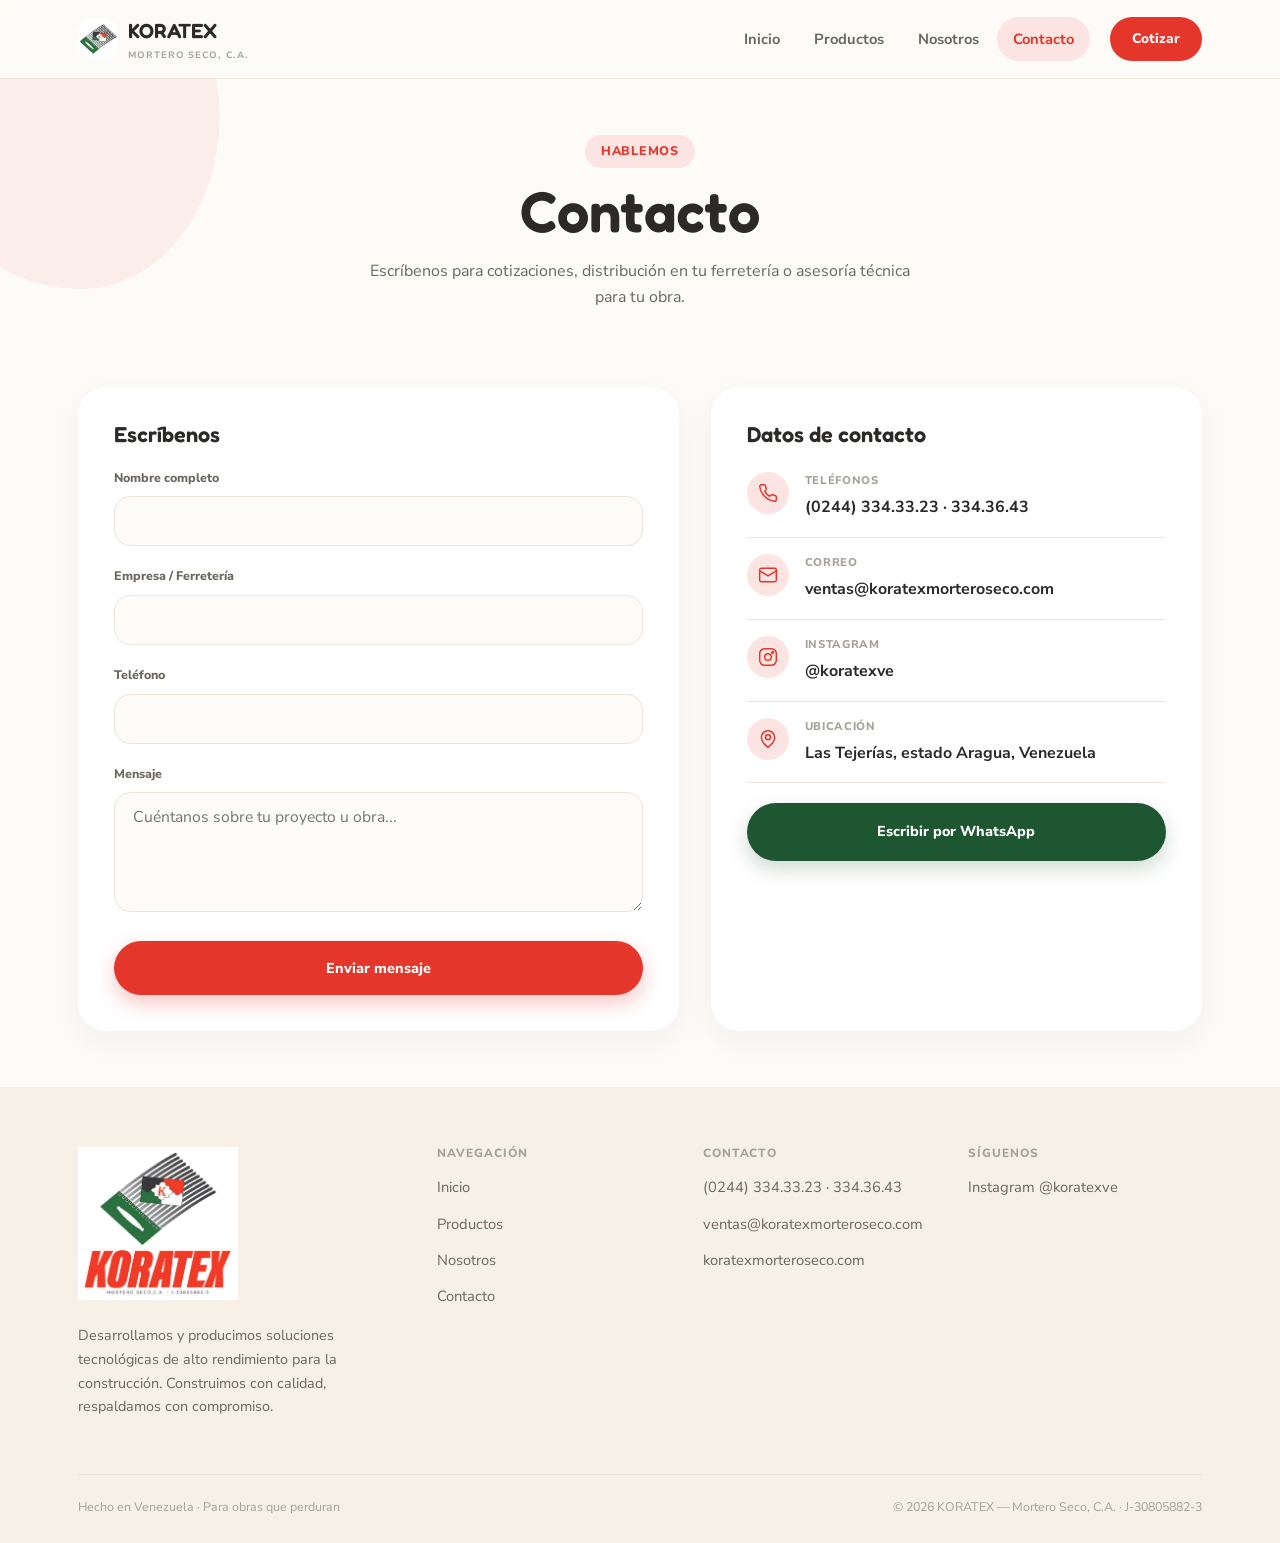
==== commit 060173b3: "Replace placeholder isotype with the real KORATEX logo Cropped the actual brand logo (trowel + flag " ====
--- a/sitio-web/contacto.html
+++ b/sitio-web/contacto.html
@@ -13,14 +13,14 @@
 <link rel="preconnect" href="https://fonts.googleapis.com">
 <link rel="preconnect" href="https://fonts.gstatic.com" crossorigin>
 <link href="https://fonts.googleapis.com/css2?family=Fredoka:wght@500;600;700&family=Nunito+Sans:wght@400;600;700;800&display=swap" rel="stylesheet">
-<link rel="icon" type="image/svg+xml" href="favicon.svg">
-<link rel="stylesheet" href="css/style.css?v=4">
+<link rel="icon" type="image/png" href="img/favicon.png">
+<link rel="stylesheet" href="css/style.css?v=6">
 </head>
 <body>
 <header class="nav">
   <div class="nav-inner">
     <a href="index.html" class="brand">
-      <svg class="brand-mark" width="40" height="40" viewBox="0 0 100 100" role="img" aria-label="Isotipo KORATEX"><rect width="100" height="100" rx="26" fill="#141412"/><path d="M22 78 L46 22" stroke="#E4362B" stroke-width="13" stroke-linecap="round"/><path d="M54 22 L78 78" stroke="#1E5631" stroke-width="13" stroke-linecap="round"/><path d="M22 78 L78 78" stroke="#F6F3EE" stroke-width="9" stroke-linecap="round"/></svg>
+      <img class="brand-mark" src="img/logo-icon.png" width="40" height="40" alt="Isotipo KORATEX">
       <span>
         <span class="brand-word">KORATEX</span>
         <span class="brand-sub">Mortero Seco, C.A.</span>
@@ -86,9 +86,8 @@
   <div class="wrap">
     <div class="footer-inner">
       <div class="footer-brand">
-        <a href="index.html" class="brand">
-          <svg class="brand-mark" width="40" height="40" viewBox="0 0 100 100" role="img" aria-label="Isotipo KORATEX"><rect width="100" height="100" rx="26" fill="#141412"/><path d="M22 78 L46 22" stroke="#E4362B" stroke-width="13" stroke-linecap="round"/><path d="M54 22 L78 78" stroke="#1E5631" stroke-width="13" stroke-linecap="round"/><path d="M22 78 L78 78" stroke="#F6F3EE" stroke-width="9" stroke-linecap="round"/></svg>
-          <span class="brand-word">KORATEX</span>
+        <a href="index.html" class="footer-logo">
+          <img src="img/logo-full.png" alt="KORATEX — Mortero Seco, C.A." width="160">
         </a>
         <p>Desarrollamos y producimos soluciones tecnológicas de alto rendimiento para la construcción. Construimos con calidad, respaldamos con compromiso.</p>
       </div>
@@ -122,6 +121,6 @@
     </div>
   </div>
 </footer>
-<script src="js/main.js?v=4"></script>
+<script src="js/main.js?v=6"></script>
 </body>
 </html>
--- a/sitio-web/css/style.css
+++ b/sitio-web/css/style.css
@@ -236,30 +236,43 @@
 .hero .lead { margin: 22px auto 0; font-size: 1.1rem; color: var(--gris); max-width: 560px; }
 .hero-actions { margin-top: 32px; display: flex; gap: 14px; flex-wrap: wrap; justify-content: center; }
 
-/* -------------------- Promesas -------------------- */
-.promise-grid { display: grid; grid-template-columns: repeat(4, 1fr); gap: 24px; }
-@media (max-width: 960px) { .promise-grid { grid-template-columns: 1fr 1fr; } }
-@media (max-width: 560px) { .promise-grid { grid-template-columns: 1fr; } }
-.promise-card {
-  background: #fff;
-  border-radius: var(--radius);
-  padding: 32px 26px;
-  text-align: center;
-  box-shadow: 0 10px 30px rgba(43,42,40,.05);
-  transition: transform .2s ease, box-shadow .2s ease;
-}
-.promise-card:hover { transform: translateY(-6px); box-shadow: 0 16px 36px rgba(43,42,40,.09); }
-.promise-icon {
-  width: 58px; height: 58px;
+/* -------------------- Barra de confianza (compacta) -------------------- */
+.trust-bar { display: flex; flex-wrap: wrap; justify-content: center; gap: 20px 40px; }
+.trust-item { display: flex; align-items: center; gap: 12px; }
+.trust-item .ico {
+  width: 38px; height: 38px;
   border-radius: 50%;
   background: var(--rojo-pastel);
   color: var(--rojo);
   display: flex; align-items: center; justify-content: center;
-  margin: 0 auto 18px;
-}
-.promise-icon svg { width: 28px; height: 28px; }
-.promise-card h3 { margin-bottom: 8px; font-size: 1.05rem; }
-.promise-card p { font-size: 0.9rem; color: var(--gris); margin: 0; }
+  flex-shrink: 0;
+}
+.trust-item .ico svg { width: 18px; height: 18px; }
+.trust-item span:last-child { font-weight: 800; font-size: 0.88rem; color: var(--tinta); }
+
+/* -------------------- Líneas de producto (mosaico compacto) -------------------- */
+.cat-grid { display: grid; grid-template-columns: repeat(5, 1fr); gap: 16px; }
+@media (max-width: 860px) { .cat-grid { grid-template-columns: repeat(3, 1fr); } }
+@media (max-width: 560px) { .cat-grid { grid-template-columns: repeat(2, 1fr); } }
+.cat-tile {
+  background: #fff;
+  border-radius: var(--radius-sm);
+  padding: 24px 14px;
+  text-align: center;
+  box-shadow: 0 8px 20px rgba(43,42,40,.05);
+  transition: transform .2s ease, box-shadow .2s ease;
+}
+.cat-tile:hover { transform: translateY(-4px); box-shadow: 0 14px 28px rgba(43,42,40,.09); }
+.cat-tile .ico {
+  width: 46px; height: 46px;
+  border-radius: 50%;
+  margin: 0 auto 12px;
+  background: var(--cat-color-bg, var(--rojo-pastel));
+  color: var(--cat-color, var(--rojo));
+  display: flex; align-items: center; justify-content: center;
+}
+.cat-tile .ico svg { width: 22px; height: 22px; }
+.cat-tile span { font-weight: 800; font-size: 0.82rem; color: var(--tinta); }
 
 /* -------------------- Callout / Certificación -------------------- */
 .callout {
@@ -501,7 +514,8 @@
 }
 @media (max-width: 860px) { .footer-inner { grid-template-columns: 1fr 1fr; } }
 @media (max-width: 560px) { .footer-inner { grid-template-columns: 1fr; } }
-.footer-brand .brand { margin-bottom: 14px; }
+.footer-logo { display: inline-block; margin-bottom: 16px; }
+.footer-logo img { width: 160px; height: auto; display: block; }
 .footer-brand p { color: var(--gris); max-width: 300px; font-size: 0.9rem; }
 .footer h4 { font-family: 'Nunito Sans', sans-serif; font-size: 0.74rem; letter-spacing: .08em; text-transform: uppercase; margin-bottom: 16px; color: var(--gris-claro); font-weight: 800; }
 .footer ul { list-style: none; }
